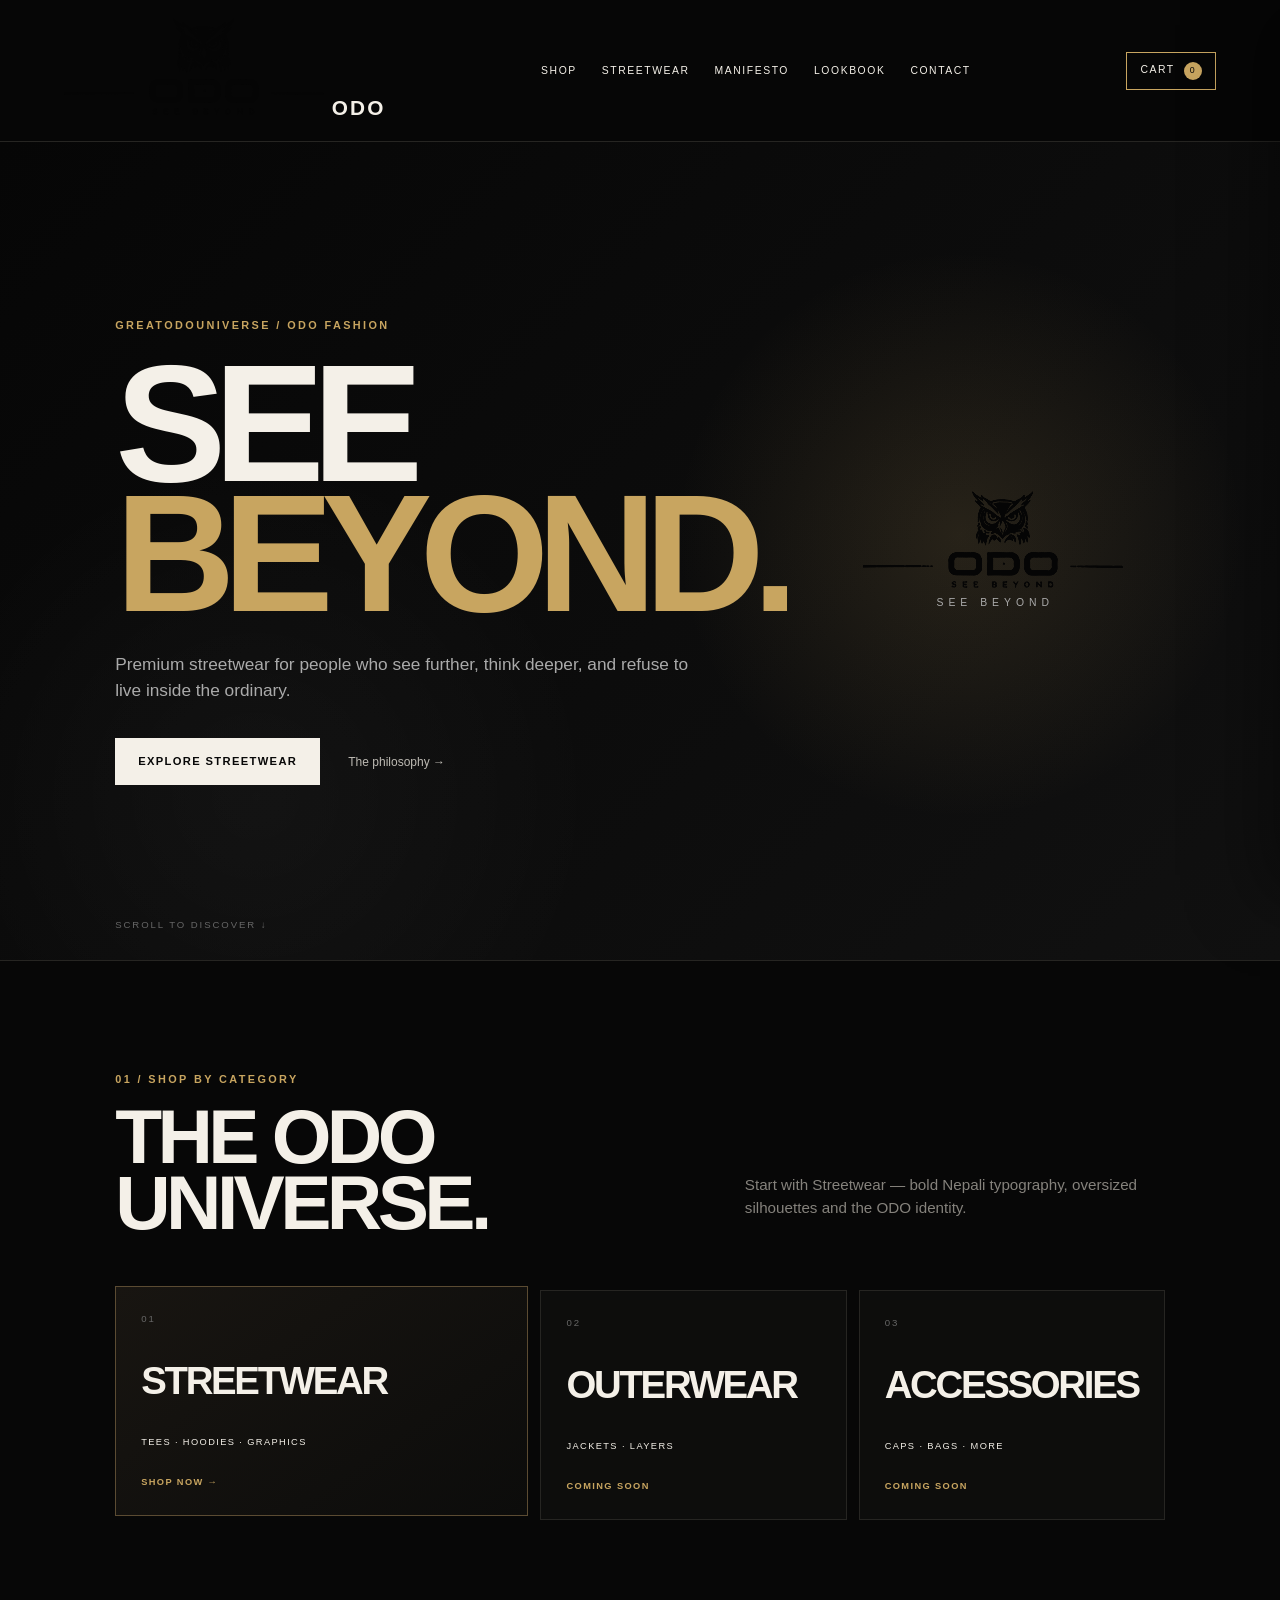
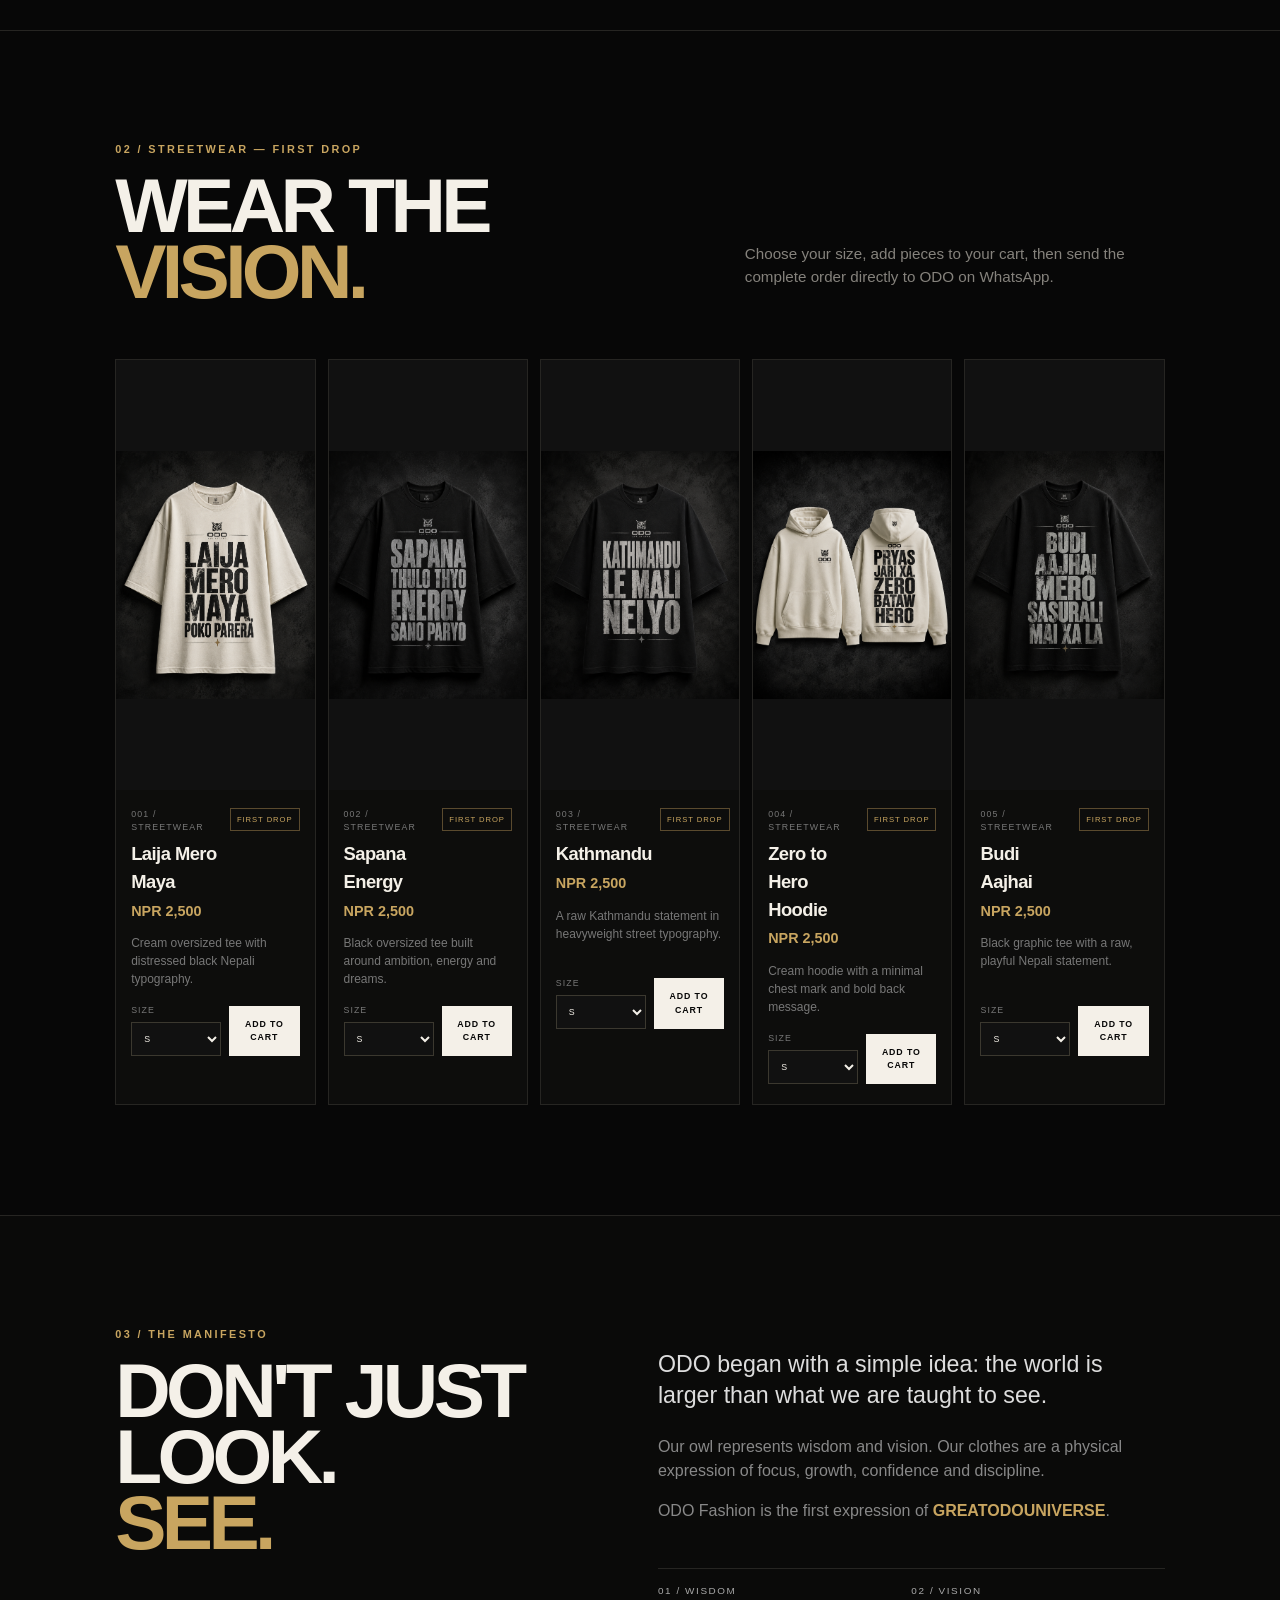
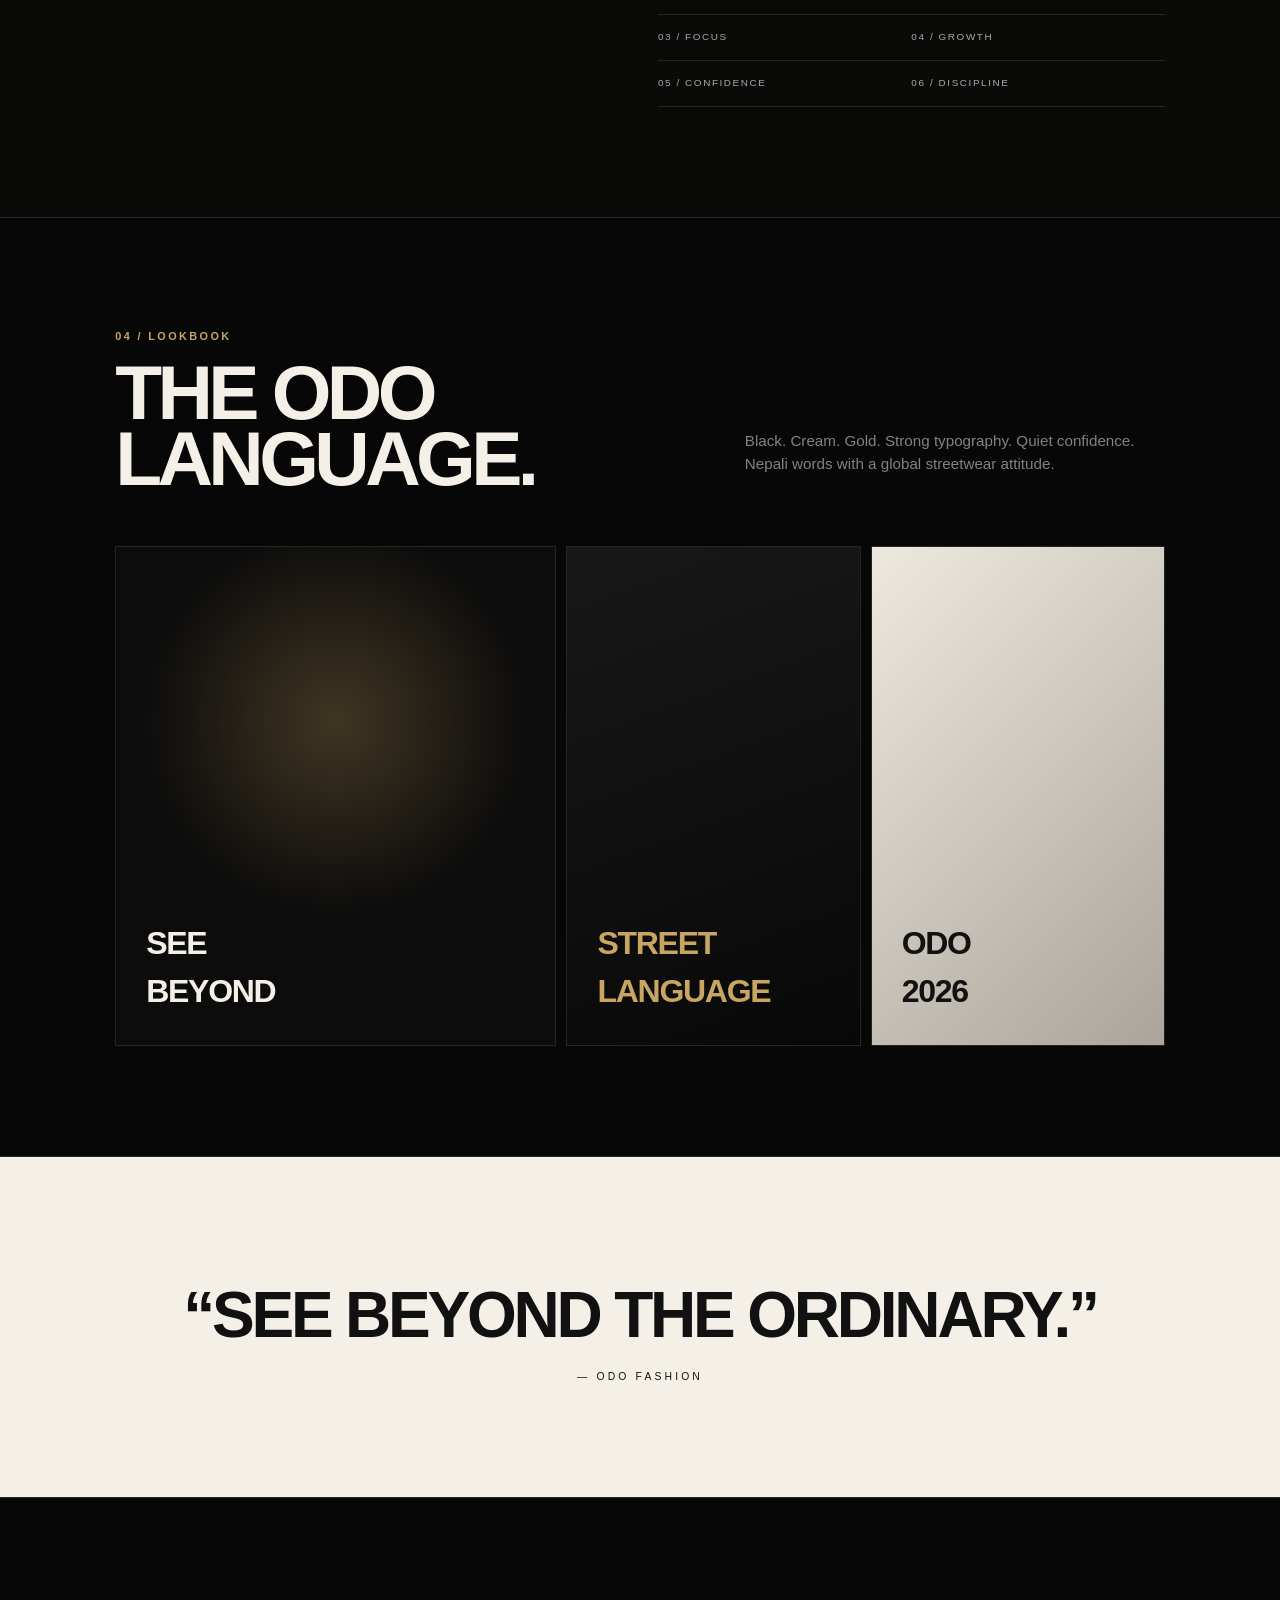
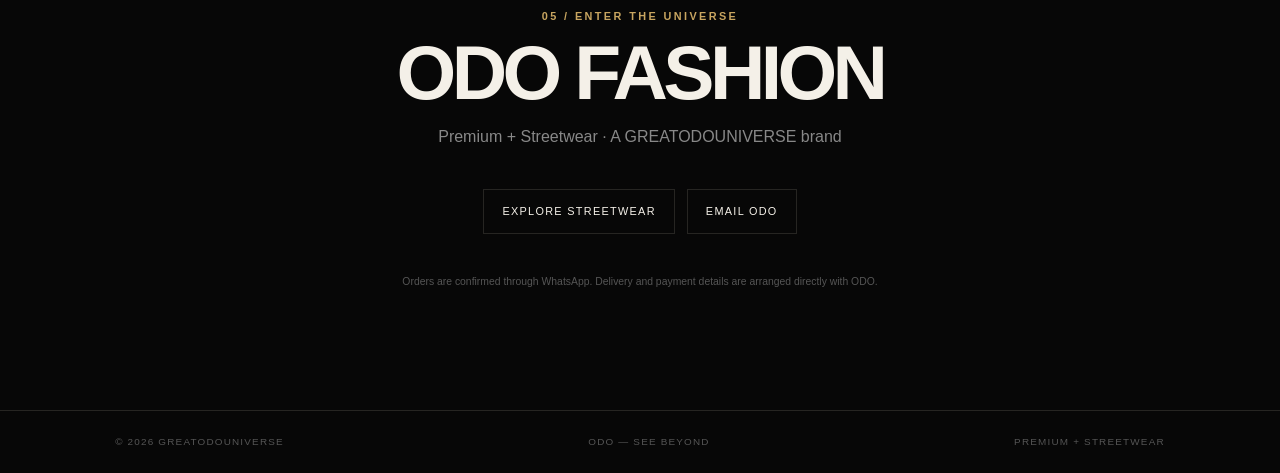
==== index.html @ 1d8c5790 "Show ODO owl logo clearly in header and hero" ====
<!DOCTYPE html>
<html lang="en">
<head>
<meta charset="UTF-8"><meta name="viewport" content="width=device-width,initial-scale=1">
<meta name="description" content="ODO Fashion — Premium Nepali streetwear. See Beyond.">
<title>ODO — See Beyond</title><link rel="stylesheet" href="style.css">
</head>
<body>
<header class="nav"><a class="brand" href="#home"><img class="site-logo" src="assets/odo-logo.png" alt="ODO owl logo" loading="eager"> ODO</a><nav><a href="#shop">Shop</a><a href="#streetwear">Streetwear</a><a href="#manifesto">Manifesto</a><a href="#lookbook">Lookbook</a><a href="#contact">Contact</a></nav><button class="cart-link" id="cartOpen">Cart <span id="cartCount">0</span></button></header>
<main>
<section id="home" class="hero"><div class="hero-copy"><p class="eyebrow">GREATODOUNIVERSE / ODO FASHION</p><h1>SEE<br><span>BEYOND.</span></h1><p class="hero-lead">Premium streetwear for people who see further, think deeper, and refuse to live inside the ordinary.</p><div class="hero-actions"><a class="button" href="#streetwear">Explore Streetwear</a><a class="quiet-link" href="#manifesto">The philosophy →</a></div></div><div class="hero-symbol"><img class="hero-logo" src="assets/odo-logo.png" alt="ODO owl logo" loading="eager"><div class="tagline">SEE BEYOND</div></div><div class="scroll-note">SCROLL TO DISCOVER ↓</div></section>
<section id="shop" class="section shop"><div class="section-top"><div><p class="eyebrow">01 / SHOP BY CATEGORY</p><h2>THE ODO<br>UNIVERSE.</h2></div><p class="section-intro">Start with Streetwear — bold Nepali typography, oversized silhouettes and the ODO identity.</p></div><div class="category-strip"><a class="category-card active" href="#streetwear"><span>01</span><strong>STREETWEAR</strong><small>TEES · HOODIES · GRAPHICS</small><b>SHOP NOW →</b></a><div class="category-card"><span>02</span><strong>OUTERWEAR</strong><small>JACKETS · LAYERS</small><b>COMING SOON</b></div><div class="category-card"><span>03</span><strong>ACCESSORIES</strong><small>CAPS · BAGS · MORE</small><b>COMING SOON</b></div></div></section>
<section id="streetwear" class="section streetwear"><div class="section-top"><div><p class="eyebrow">02 / STREETWEAR — FIRST DROP</p><h2>WEAR THE<br><em>VISION.</em></h2></div><p class="section-intro">Choose your size, add pieces to your cart, then send the complete order directly to ODO on WhatsApp.</p></div><div class="products streetwear-products">
<article class="product reveal"><div class="product-art product-photo-wrap"><img class="product-photo" src="ChatGPT%20Image%20May%2022,%202026,%2004_18_54%20PM%20(1).png" alt="ODO Laija Mero Maya cream T-shirt" loading="lazy"></div><div class="product-meta"><div><p class="product-number">001 / STREETWEAR</p><h3>Laija Mero Maya</h3><p class="price">NPR 2,500</p></div><span class="status">FIRST DROP</span></div><p class="product-desc">Cream oversized tee with distressed black Nepali typography.</p><div class="product-controls"><label>Size <select class="size-select"><option>S</option><option>M</option><option>L</option><option>XL</option><option>XXL</option></select></label><button class="add-btn" data-name="Laija Mero Maya T-Shirt">ADD TO CART</button></div></article>
<article class="product reveal"><div class="product-art product-photo-wrap"><img class="product-photo" src="ChatGPT%20Image%20May%2022,%202026,%2004_18_57%20PM%20(2).png" alt="ODO Sapana Energy black T-shirt" loading="lazy"></div><div class="product-meta"><div><p class="product-number">002 / STREETWEAR</p><h3>Sapana Energy</h3><p class="price">NPR 2,500</p></div><span class="status">FIRST DROP</span></div><p class="product-desc">Black oversized tee built around ambition, energy and dreams.</p><div class="product-controls"><label>Size <select class="size-select"><option>S</option><option>M</option><option>L</option><option>XL</option><option>XXL</option></select></label><button class="add-btn" data-name="Sapana Energy T-Shirt">ADD TO CART</button></div></article>
<article class="product reveal"><div class="product-art product-photo-wrap"><img class="product-photo" src="ChatGPT%20Image%20May%2022,%202026,%2004_18_58%20PM%20(3).png" alt="ODO Kathmandu black T-shirt" loading="lazy"></div><div class="product-meta"><div><p class="product-number">003 / STREETWEAR</p><h3>Kathmandu</h3><p class="price">NPR 2,500</p></div><span class="status">FIRST DROP</span></div><p class="product-desc">A raw Kathmandu statement in heavyweight street typography.</p><div class="product-controls"><label>Size <select class="size-select"><option>S</option><option>M</option><option>L</option><option>XL</option><option>XXL</option></select></label><button class="add-btn" data-name="Kathmandu T-Shirt">ADD TO CART</button></div></article>
<article class="product reveal"><div class="product-art product-photo-wrap"><img class="product-photo" src="ChatGPT%20Image%20May%2022,%202026,%2004_18_59%20PM%20(5).png" alt="ODO Zero to Hero cream hoodie" loading="lazy"></div><div class="product-meta"><div><p class="product-number">004 / STREETWEAR</p><h3>Zero to Hero Hoodie</h3><p class="price">NPR 2,500</p></div><span class="status">FIRST DROP</span></div><p class="product-desc">Cream hoodie with a minimal chest mark and bold back message.</p><div class="product-controls"><label>Size <select class="size-select"><option>S</option><option>M</option><option>L</option><option>XL</option><option>XXL</option></select></label><button class="add-btn" data-name="Zero to Hero Hoodie">ADD TO CART</button></div></article>
<article class="product reveal"><div class="product-art product-photo-wrap"><img class="product-photo" src="ChatGPT%20Image%20May%2022,%202026,%2004_19_00%20PM%20(6).png" alt="ODO Budi Aajhai black T-shirt" loading="lazy"></div><div class="product-meta"><div><p class="product-number">005 / STREETWEAR</p><h3>Budi Aajhai</h3><p class="price">NPR 2,500</p></div><span class="status">FIRST DROP</span></div><p class="product-desc">Black graphic tee with a raw, playful Nepali statement.</p><div class="product-controls"><label>Size <select class="size-select"><option>S</option><option>M</option><option>L</option><option>XL</option><option>XXL</option></select></label><button class="add-btn" data-name="Budi Aajhai T-Shirt">ADD TO CART</button></div></article>
</div></section>
<section id="manifesto" class="manifesto section"><div class="manifesto-title"><p class="eyebrow">03 / THE MANIFESTO</p><h2>DON'T JUST<br>LOOK.<br><em>SEE.</em></h2></div><div class="manifesto-copy"><p class="large">ODO began with a simple idea: the world is larger than what we are taught to see.</p><p>Our owl represents wisdom and vision. Our clothes are a physical expression of focus, growth, confidence and discipline.</p><p>ODO Fashion is the first expression of <strong>GREATODOUNIVERSE</strong>.</p><div class="values"><span>01 / WISDOM</span><span>02 / VISION</span><span>03 / FOCUS</span><span>04 / GROWTH</span><span>05 / CONFIDENCE</span><span>06 / DISCIPLINE</span></div></div></section>
<section id="lookbook" class="section lookbook"><div class="section-top"><div><p class="eyebrow">04 / LOOKBOOK</p><h2>THE ODO<br>LANGUAGE.</h2></div><p class="section-intro">Black. Cream. Gold. Strong typography. Quiet confidence. Nepali words with a global streetwear attitude.</p></div><div class="look-grid"><div class="look-card look-one"><span>SEE<br>BEYOND</span></div><div class="look-card look-two"><span>STREET<br>LANGUAGE</span></div><div class="look-card look-three"><span>ODO<br>2026</span></div></div></section>
<section class="statement"><p>“SEE BEYOND THE ORDINARY.”</p><span>— ODO FASHION</span></section>
<section id="contact" class="contact section"><p class="eyebrow">05 / ENTER THE UNIVERSE</p><h2>ODO FASHION</h2><p>Premium + Streetwear · A GREATODOUNIVERSE brand</p><div class="contact-links"><a href="#streetwear">Explore Streetwear</a><a href="mailto:hello@odo.fashion">Email ODO</a></div><p class="small-note">Orders are confirmed through WhatsApp. Delivery and payment details are arranged directly with ODO.</p></section>
</main>
<aside class="cart-panel" id="cartPanel" aria-hidden="true"><div class="cart-head"><div><p class="eyebrow">YOUR ORDER</p><h2>CART</h2></div><button id="cartClose" class="close-btn">×</button></div><div id="cartItems" class="cart-items"><p class="empty-cart">Your cart is empty.</p></div><div class="cart-footer"><div class="total-row"><span>TOTAL</span><strong id="cartTotal">NPR 0</strong></div><button id="whatsappOrder" class="checkout-btn">ORDER ON WHATSAPP</button><p class="cart-note">Select your size before adding a product. All first-drop pieces are NPR 2,500.</p></div></aside><div class="cart-overlay" id="cartOverlay"></div>
<div class="checkout-modal" id="checkoutModal" aria-hidden="true"><div class="checkout-card"><button class="close-btn" id="checkoutClose" type="button">×</button><p class="eyebrow">FINAL STEP</p><h2>DELIVERY<br>DETAILS.</h2><p class="checkout-intro">Enter your details and we’ll prepare your WhatsApp order.</p><form id="checkoutForm"><label>Full name<input id="customerName" name="name" type="text" autocomplete="name" required placeholder="Your full name"></label><label>Phone number<input id="customerPhone" name="phone" type="tel" autocomplete="tel" required placeholder="98XXXXXXXX"></label><label>Delivery address<textarea id="customerAddress" name="address" autocomplete="street-address" required placeholder="Tole, street, city..."></textarea></label><label>Delivery location<select id="customerLocation" name="location" required><option value="">Select location</option><option>Kathmandu Valley</option><option>Pokhara</option><option>Other Nepal</option></select></label><button class="checkout-submit" type="submit">CONTINUE TO WHATSAPP →</button></form><p class="cart-note">Your information is only included in the WhatsApp order message. Payment and delivery are confirmed directly with ODO.</p></div></div>
<footer><span>© 2026 GREATODOUNIVERSE</span><span>ODO — SEE BEYOND</span><span>PREMIUM + STREETWEAR</span></footer>
<script src="script.js"></script>
</body></html>
---- style.css ----
:root{--black:#070707;--ink:#0d0d0d;--cream:#f4f0e8;--gold:#c8a560;--muted:#8f8c86;--line:#262522}*{box-sizing:border-box}html{scroll-behavior:smooth}body{margin:0;background:var(--black);color:var(--cream);font-family:Arial,Helvetica,sans-serif;line-height:1.5}body.cart-open{overflow:hidden}a{color:inherit;text-decoration:none}button,select,input,textarea{font:inherit}.nav{position:sticky;top:0;z-index:20;display:flex;justify-content:space-between;align-items:center;padding:18px 5vw;background:rgba(7,7,7,.9);backdrop-filter:blur(14px);border-bottom:1px solid var(--line)}.brand{font-weight:900;font-size:1.3rem;letter-spacing:.1em}.brand-icon{color:var(--gold);margin-right:8px}.nav nav{display:flex;gap:25px}.nav nav a,.nav-cta,.cart-link{font-size:.65rem;text-transform:uppercase;letter-spacing:.15em}.nav nav a:hover,.quiet-link:hover{color:var(--gold)}.nav-cta{border:1px solid var(--gold);padding:9px 13px}.nav-cta:hover{background:var(--gold);color:var(--black)}.cart-link{background:transparent;border:1px solid var(--gold);color:var(--cream);padding:9px 13px;cursor:pointer}.cart-link:hover{background:var(--gold);color:var(--black)}#cartCount{display:inline-flex;min-width:18px;height:18px;align-items:center;justify-content:center;margin-left:5px;border-radius:50%;background:var(--gold);color:var(--black);font-size:.55rem}.cart-link:hover #cartCount{background:var(--black);color:var(--gold)}section{border-bottom:1px solid var(--line)}.hero{min-height:91vh;position:relative;display:grid;grid-template-columns:1.15fr .85fr;align-items:center;gap:6vw;padding:7vw 9vw;background:radial-gradient(circle at 75% 48%,rgba(200,165,96,.14),transparent 27%),radial-gradient(circle at 20% 80%,rgba(255,255,255,.035),transparent 28%),linear-gradient(135deg,#060606,#111)}.eyebrow{margin:0;color:var(--gold);font-size:.68rem;font-weight:700;letter-spacing:.22em}.hero h1{font-size:clamp(5rem,13vw,11rem);line-height:.78;letter-spacing:-.075em;margin:25px 0 34px}.hero h1 span{color:var(--gold)}.hero-lead{max-width:590px;color:#aaa;font-size:1.08rem}.hero-actions{display:flex;align-items:center;gap:28px;margin-top:34px}.button{display:inline-block;background:var(--cream);color:#080808;padding:15px 23px;font-size:.7rem;font-weight:800;text-transform:uppercase;letter-spacing:.12em}.button:hover{background:var(--gold)}.quiet-link{font-size:.75rem;color:#bdbab3}.hero-symbol{text-align:center}.owl-mark{font-size:10rem;color:var(--gold);line-height:.72;filter:drop-shadow(0 0 45px rgba(200,165,96,.12))}.odo-type{font-size:clamp(5.5rem,13vw,10rem);font-weight:900;line-height:.82;letter-spacing:-.08em}.tagline{font-size:.65rem;letter-spacing:.48em;color:#aaa;margin-left:.48em}.scroll-note{position:absolute;bottom:28px;left:9vw;color:#666;font-size:.6rem;letter-spacing:.2em}.section{padding:110px 9vw}.section-top{display:flex;justify-content:space-between;gap:10vw;align-items:end;margin-bottom:55px}.section-top h2,h2{font-size:clamp(2.8rem,6vw,6rem);line-height:.86;letter-spacing:-.06em;margin:15px 0 0}.section-top h2 em{font-style:normal;color:var(--gold)}.section-intro{max-width:420px;color:#85827c;font-size:.95rem}.category-strip{display:grid;grid-template-columns:1.35fr 1fr 1fr;gap:12px}.category-card{min-height:230px;padding:25px;display:flex;flex-direction:column;justify-content:space-between;border:1px solid var(--line);background:#0d0d0c;transition:.3s}.category-card:hover,.category-card.active{border-color:#5b4b32;transform:translateY(-4px)}.category-card.active{background:linear-gradient(145deg,#181511,#0c0c0b)}.category-card>span{font-size:.6rem;color:#666;letter-spacing:.2em}.category-card strong{font-size:clamp(1.7rem,3vw,3rem);letter-spacing:-.06em}.category-card small,.category-card b{font-size:.58rem;letter-spacing:.15em}.category-card b{color:var(--gold)}.products{display:grid;grid-template-columns:repeat(3,1fr);gap:18px}.streetwear-products{grid-template-columns:repeat(5,1fr);gap:12px}.product{background:#0d0d0c;border:1px solid var(--line);padding-bottom:20px;transition:transform .3s,border-color .3s;overflow:hidden}.product:hover{transform:translateY(-6px);border-color:#4a4336}.product-art{height:430px;display:flex;flex-direction:column;justify-content:center;align-items:center;text-align:center;padding:24px;position:relative;overflow:hidden}.product-photo-wrap{padding:0;background:#111}.product-photo{display:block;width:100%;height:100%;object-fit:contain;object-position:center;transition:none}.product:hover .product-photo{transform:none}.product-meta{display:flex;justify-content:space-between;align-items:start;padding:18px 15px 0;gap:8px}.product-number{font-size:.55rem;letter-spacing:.13em;color:#777;margin:0 0 6px}.product h3{font-size:1.15rem;margin:0;letter-spacing:-.03em}.price{margin:5px 0 0;color:var(--gold);font-weight:800;font-size:.9rem}.status{font-size:.48rem;letter-spacing:.12em;color:var(--gold);border:1px solid #5a4a2e;padding:5px 6px;white-space:nowrap}.product-desc{padding:0 15px;color:#777;font-size:.75rem;min-height:58px}.product-controls{display:grid;grid-template-columns:90px 1fr;gap:8px;padding:0 15px}.product-controls label{display:flex;flex-direction:column;gap:5px;color:#777;font-size:.55rem;text-transform:uppercase;letter-spacing:.12em}.size-select{width:100%;background:#111;color:var(--cream);border:1px solid #3b382f;padding:10px 8px;outline:none}.size-select:focus{border-color:var(--gold)}.add-btn{align-self:end;background:var(--cream);border:1px solid var(--cream);color:#080808;padding:11px 8px;font-size:.55rem;font-weight:900;letter-spacing:.1em;cursor:pointer}.add-btn:hover{background:var(--gold);border-color:var(--gold)}.manifesto{display:grid;grid-template-columns:.9fr 1.1fr;gap:10vw;background:#0a0a09}.manifesto-title h2 em{font-style:normal;color:var(--gold)}.manifesto-copy{max-width:650px;color:#888;font-size:1rem}.manifesto-copy .large{font-size:1.45rem;line-height:1.35;color:#ddd}.manifesto-copy strong{color:var(--gold)}.values{display:grid;grid-template-columns:repeat(2,1fr);margin-top:45px;border-top:1px solid var(--line)}.values span{padding:15px 0;border-bottom:1px solid var(--line);font-size:.62rem;letter-spacing:.16em;color:#aaa}.look-grid{display:grid;grid-template-columns:1.2fr .8fr .8fr;gap:10px}.look-card{min-height:500px;display:flex;align-items:end;padding:30px;background:#111;border:1px solid var(--line);font-size:2rem;font-weight:900;letter-spacing:-.04em}.look-one{background:radial-gradient(circle at 50% 35%,#403522,#0c0c0c 50%)}.look-two{background:linear-gradient(160deg,#181818,#080808);color:var(--gold)}.look-three{background:linear-gradient(135deg,#eee9df,#aaa49a);color:#111}.statement{text-align:center;padding:110px 20px;background:var(--cream);color:#111}.statement p{font-size:clamp(2rem,5vw,5rem);font-weight:900;letter-spacing:-.05em;margin:0}.statement span{font-size:.65rem;letter-spacing:.3em}.contact{text-align:center}.contact h2{margin-bottom:20px}.contact>p:not(.eyebrow):not(.small-note){color:#888}.contact-links{display:flex;justify-content:center;gap:12px;margin:40px 0}.contact-links a{border:1px solid var(--line);padding:13px 18px;font-size:.68rem;text-transform:uppercase;letter-spacing:.12em}.contact-links a:hover{border-color:var(--gold);color:var(--gold)}.small-note{font-size:.65rem;color:#555}footer{display:flex;justify-content:space-between;padding:24px 9vw;color:#555;font-size:.62rem;letter-spacing:.12em}.cart-overlay{position:fixed;inset:0;background:rgba(0,0,0,.72);opacity:0;visibility:hidden;transition:.25s;z-index:50}.cart-panel{position:fixed;z-index:60;right:0;top:0;height:100vh;width:min(480px,100%);background:#0b0b0a;border-left:1px solid #3a362d;transform:translateX(100%);transition:.3s;display:flex;flex-direction:column;box-shadow:-20px 0 70px rgba(0,0,0,.4)}body.cart-open .cart-panel{transform:translateX(0)}body.cart-open .cart-overlay{opacity:1;visibility:visible}.cart-head{display:flex;justify-content:space-between;align-items:start;padding:30px;border-bottom:1px solid var(--line)}.cart-head h2{font-size:3rem;margin-top:8px}.close-btn{background:none;border:0;color:var(--cream);font-size:2.2rem;cursor:pointer;line-height:1}.cart-items{flex:1;overflow:auto;padding:10px 30px}.empty-cart{color:#777;text-align:center;padding:50px 0}.cart-item{display:grid;grid-template-columns:1fr auto;gap:12px;padding:20px 0;border-bottom:1px solid var(--line)}.cart-item-name{font-weight:800}.cart-item-meta{font-size:.7rem;color:#888;margin-top:5px}.cart-item-price{color:var(--gold);font-weight:800}.qty-controls{display:flex;align-items:center;gap:8px;margin-top:10px}.qty-controls button{width:25px;height:25px;background:#161614;color:var(--cream);border:1px solid #3b382f;cursor:pointer}.remove-item{background:none;border:0;color:#666;font-size:.65rem;cursor:pointer;margin-left:8px}.remove-item:hover{color:#e4e0d8}.cart-footer{padding:24px 30px;border-top:1px solid var(--line)}.total-row{display:flex;justify-content:space-between;font-size:.8rem;letter-spacing:.12em}.total-row strong{color:var(--gold);font-size:1.15rem}.checkout-btn{width:100%;margin-top:18px;padding:15px;background:var(--gold);border:1px solid var(--gold);color:#090909;font-weight:900;font-size:.65rem;letter-spacing:.14em;cursor:pointer}.checkout-btn:hover{background:var(--cream);border-color:var(--cream)}.cart-note{color:#666;font-size:.65rem;line-height:1.5}.checkout-modal{position:fixed;inset:0;z-index:80;display:flex;align-items:center;justify-content:center;padding:22px;background:rgba(0,0,0,.82);opacity:0;visibility:hidden;pointer-events:none;transition:.25s}.checkout-modal.show{opacity:1;visibility:visible;pointer-events:auto}.checkout-card{position:relative;width:min(560px,100%);max-height:92vh;overflow:auto;background:#0d0d0c;border:1px solid #3a362d;padding:38px;box-shadow:0 30px 100px rgba(0,0,0,.6)}.checkout-card h2{font-size:clamp(2.7rem,8vw,5rem);margin:14px 0}.checkout-intro{color:#888;font-size:.85rem;margin-bottom:28px}.checkout-card form{display:grid;gap:15px}.checkout-card label{display:grid;gap:7px;color:#aaa;font-size:.6rem;text-transform:uppercase;letter-spacing:.14em}.checkout-card input,.checkout-card textarea,.checkout-card select{width:100%;background:#080808;color:var(--cream);border:1px solid #38352f;padding:13px;outline:none;font-size:.85rem;text-transform:none;letter-spacing:0}.checkout-card textarea{min-height:95px;resize:vertical}.checkout-card input:focus,.checkout-card textarea:focus,.checkout-card select:focus{border-color:var(--gold)}.checkout-submit{margin-top:8px;padding:15px;background:var(--gold);border:1px solid var(--gold);color:#090909;font-weight:900;font-size:.65rem;letter-spacing:.14em;cursor:pointer}.checkout-submit:hover{background:var(--cream);border-color:var(--cream)}.checkout-card>.close-btn{position:absolute;top:18px;right:20px}.toast{position:fixed;left:50%;bottom:25px;transform:translate(-50%,20px);z-index:100;background:var(--cream);color:#090909;padding:12px 18px;font-size:.7rem;font-weight:800;letter-spacing:.08em;opacity:0;pointer-events:none;transition:.25s}.toast.show{opacity:1;transform:translate(-50%,0)}@media(max-width:1150px){.streetwear-products{grid-template-columns:repeat(3,1fr)}}@media(max-width:850px){.nav nav{display:none}.nav{padding:15px 5vw}.cart-link{padding:8px 10px}.hero{grid-template-columns:1fr;padding:80px 7vw}.hero-symbol{margin-top:45px}.scroll-note{left:7vw}.section{padding:80px 7vw}.section-top,.manifesto{display:block}.section-intro{margin-top:25px}.products,.streetwear-products,.look-grid,.category-strip{grid-template-columns:1fr}.product-art{height:500px}.product-controls{grid-template-columns:85px 1fr}.look-card{min-height:360px}.values{grid-template-columns:1fr}.contact-links{flex-direction:column;max-width:280px;margin:35px auto}.hero h1{font-size:clamp(4.5rem,20vw,8rem)}footer{display:block;text-align:center}footer span{display:block;margin:7px}.checkout-card{padding:30px 22px}.checkout-card h2{padding-right:35px}}
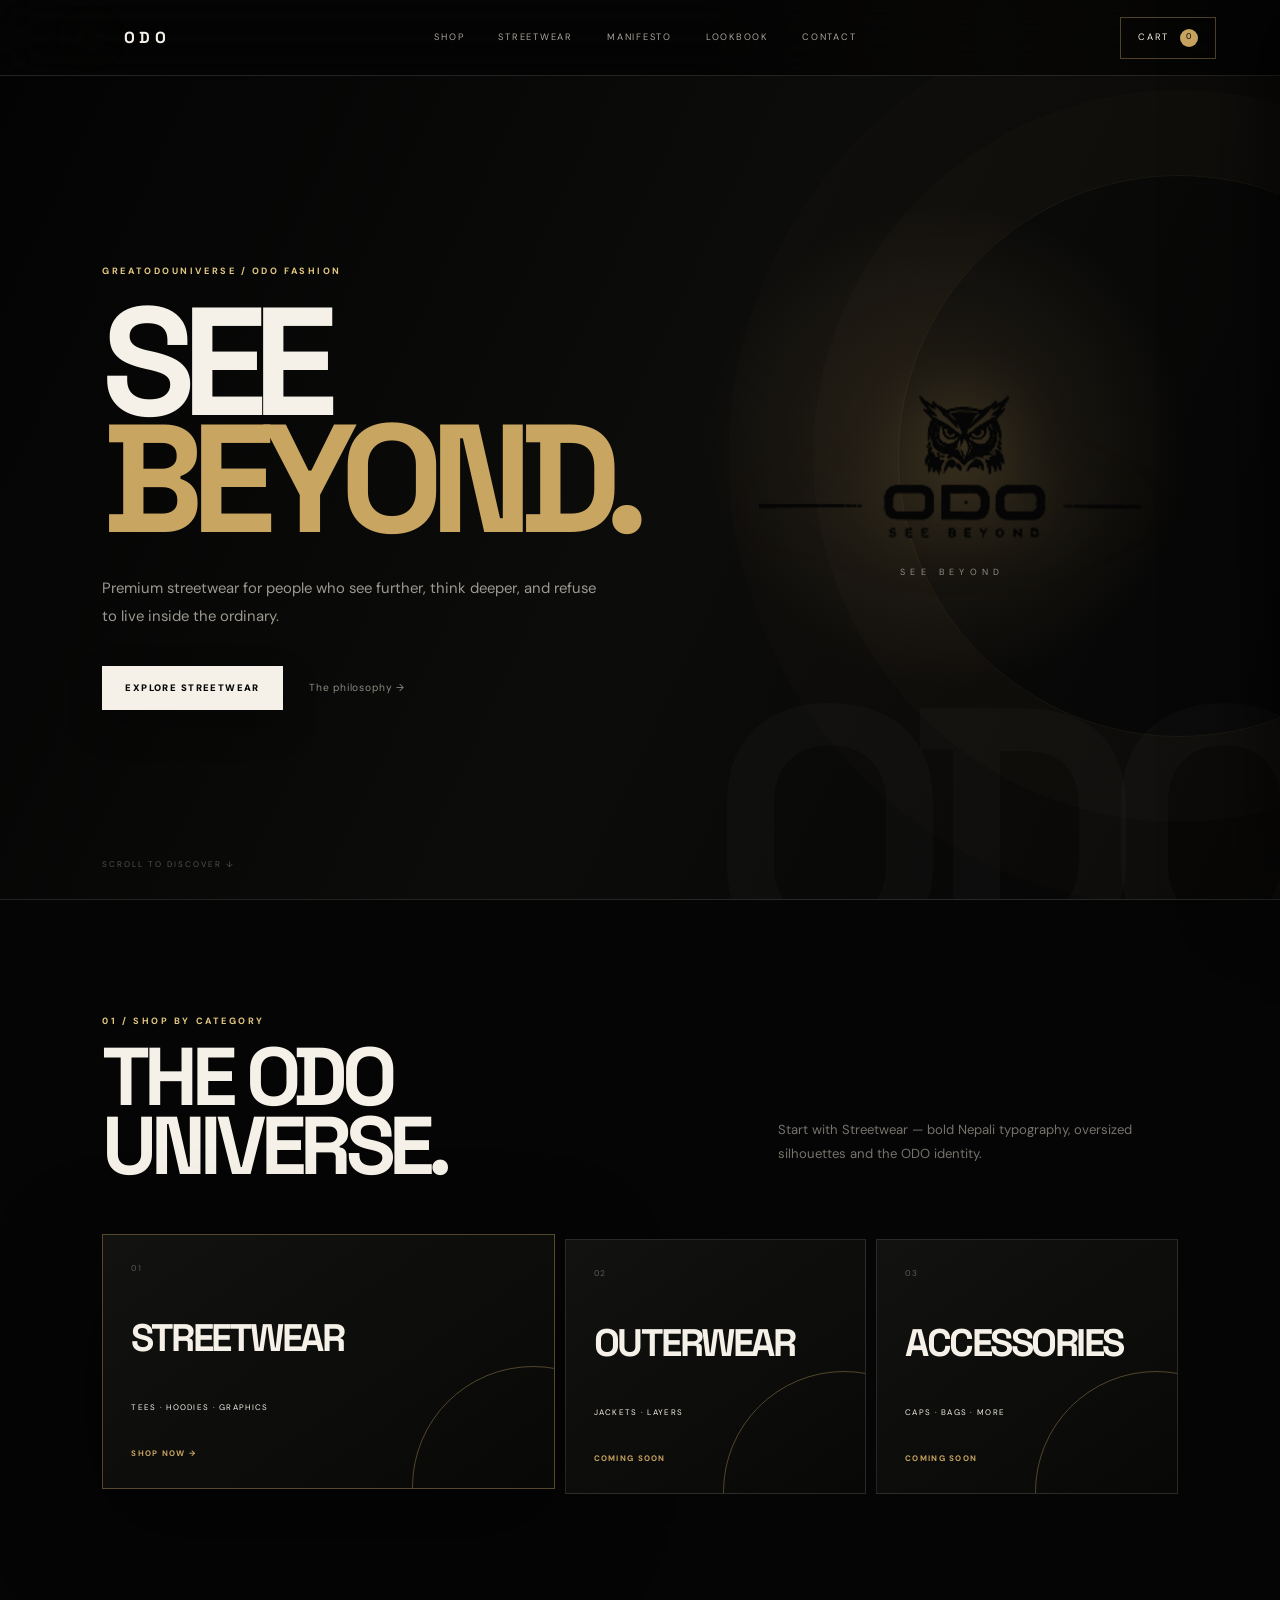
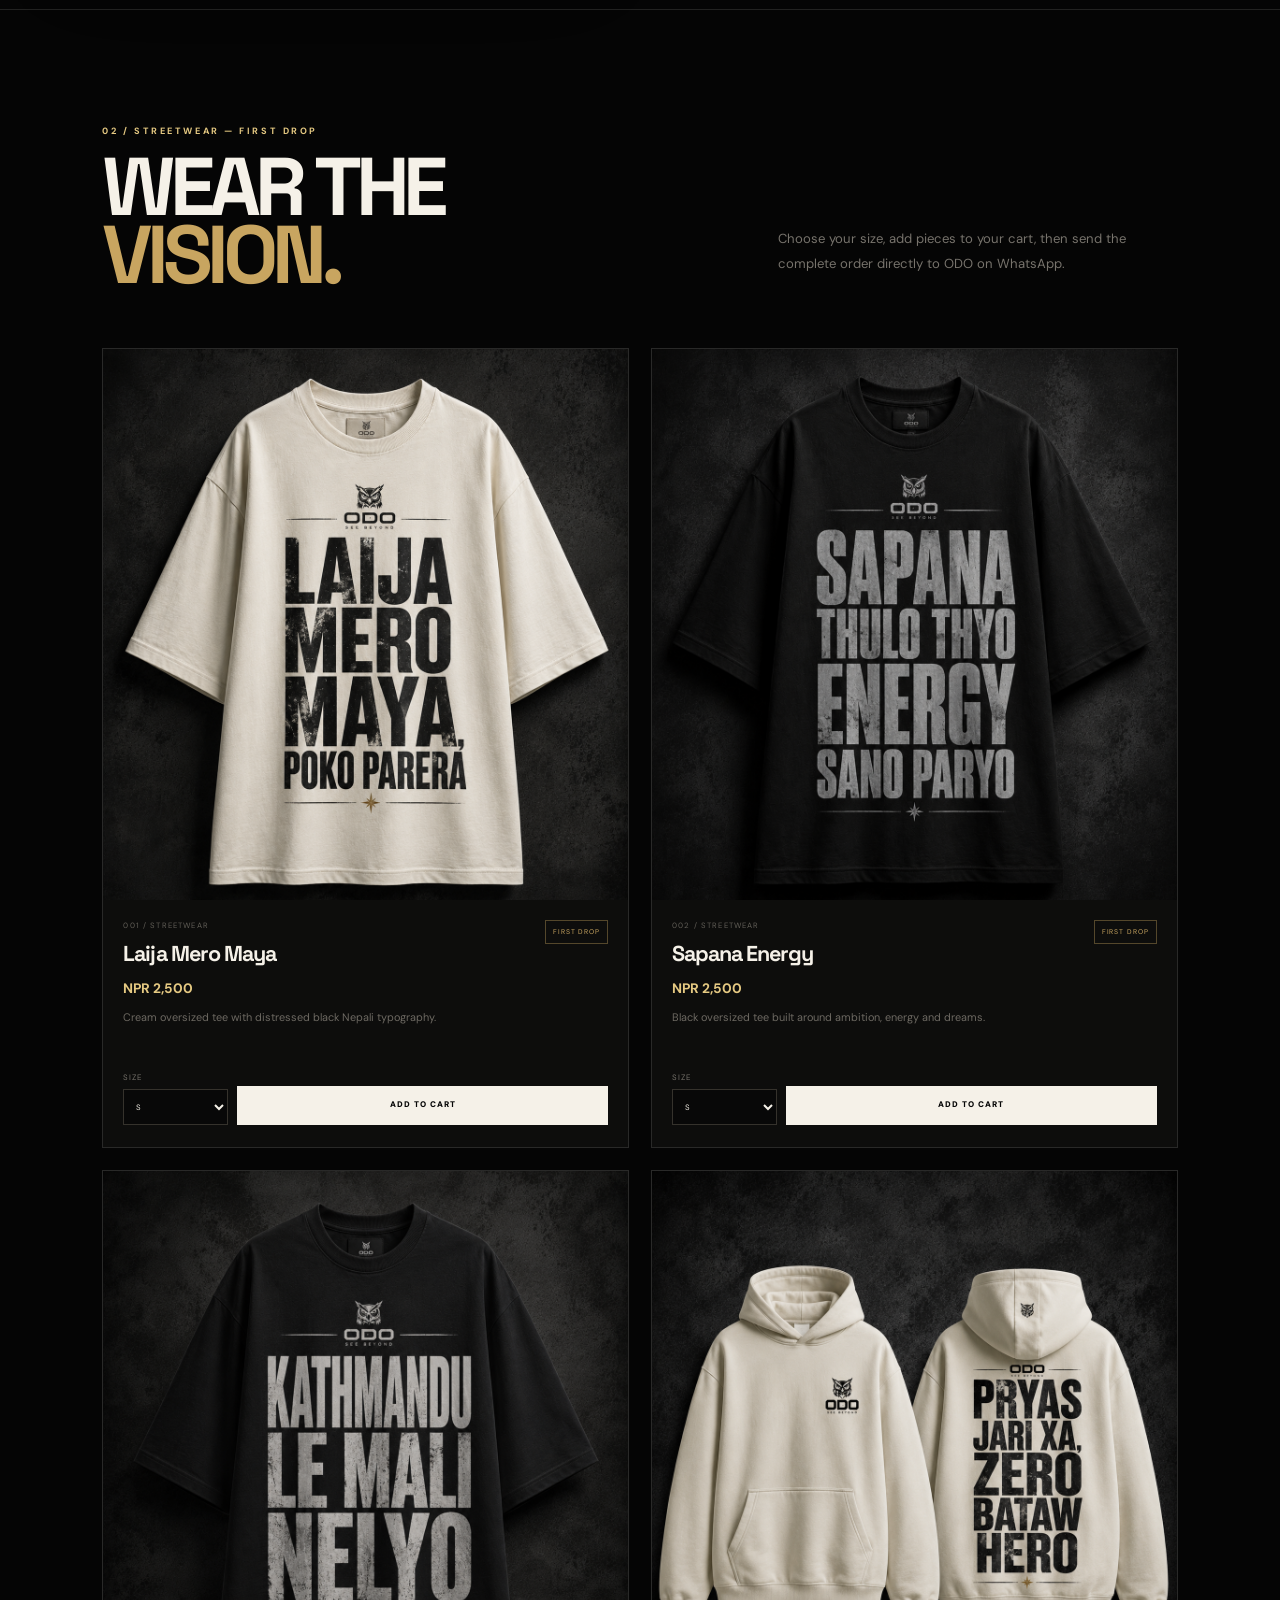
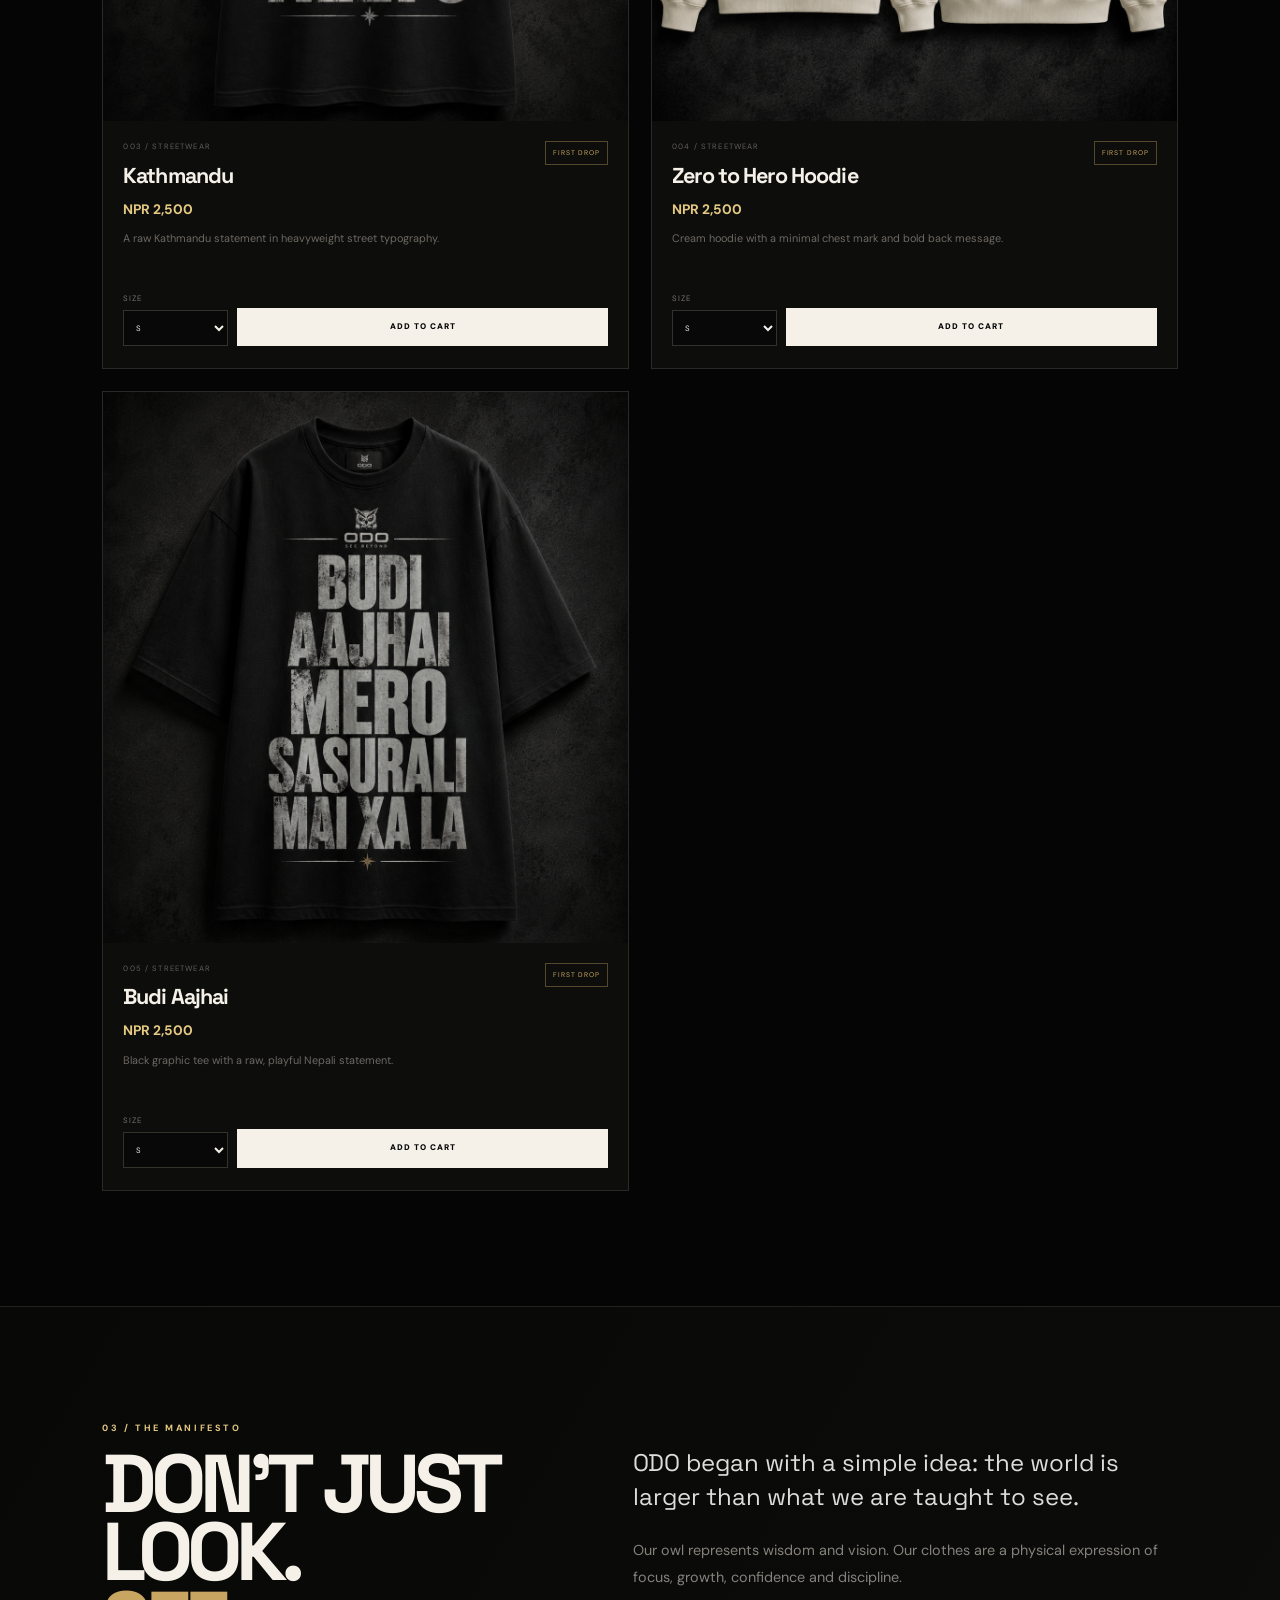
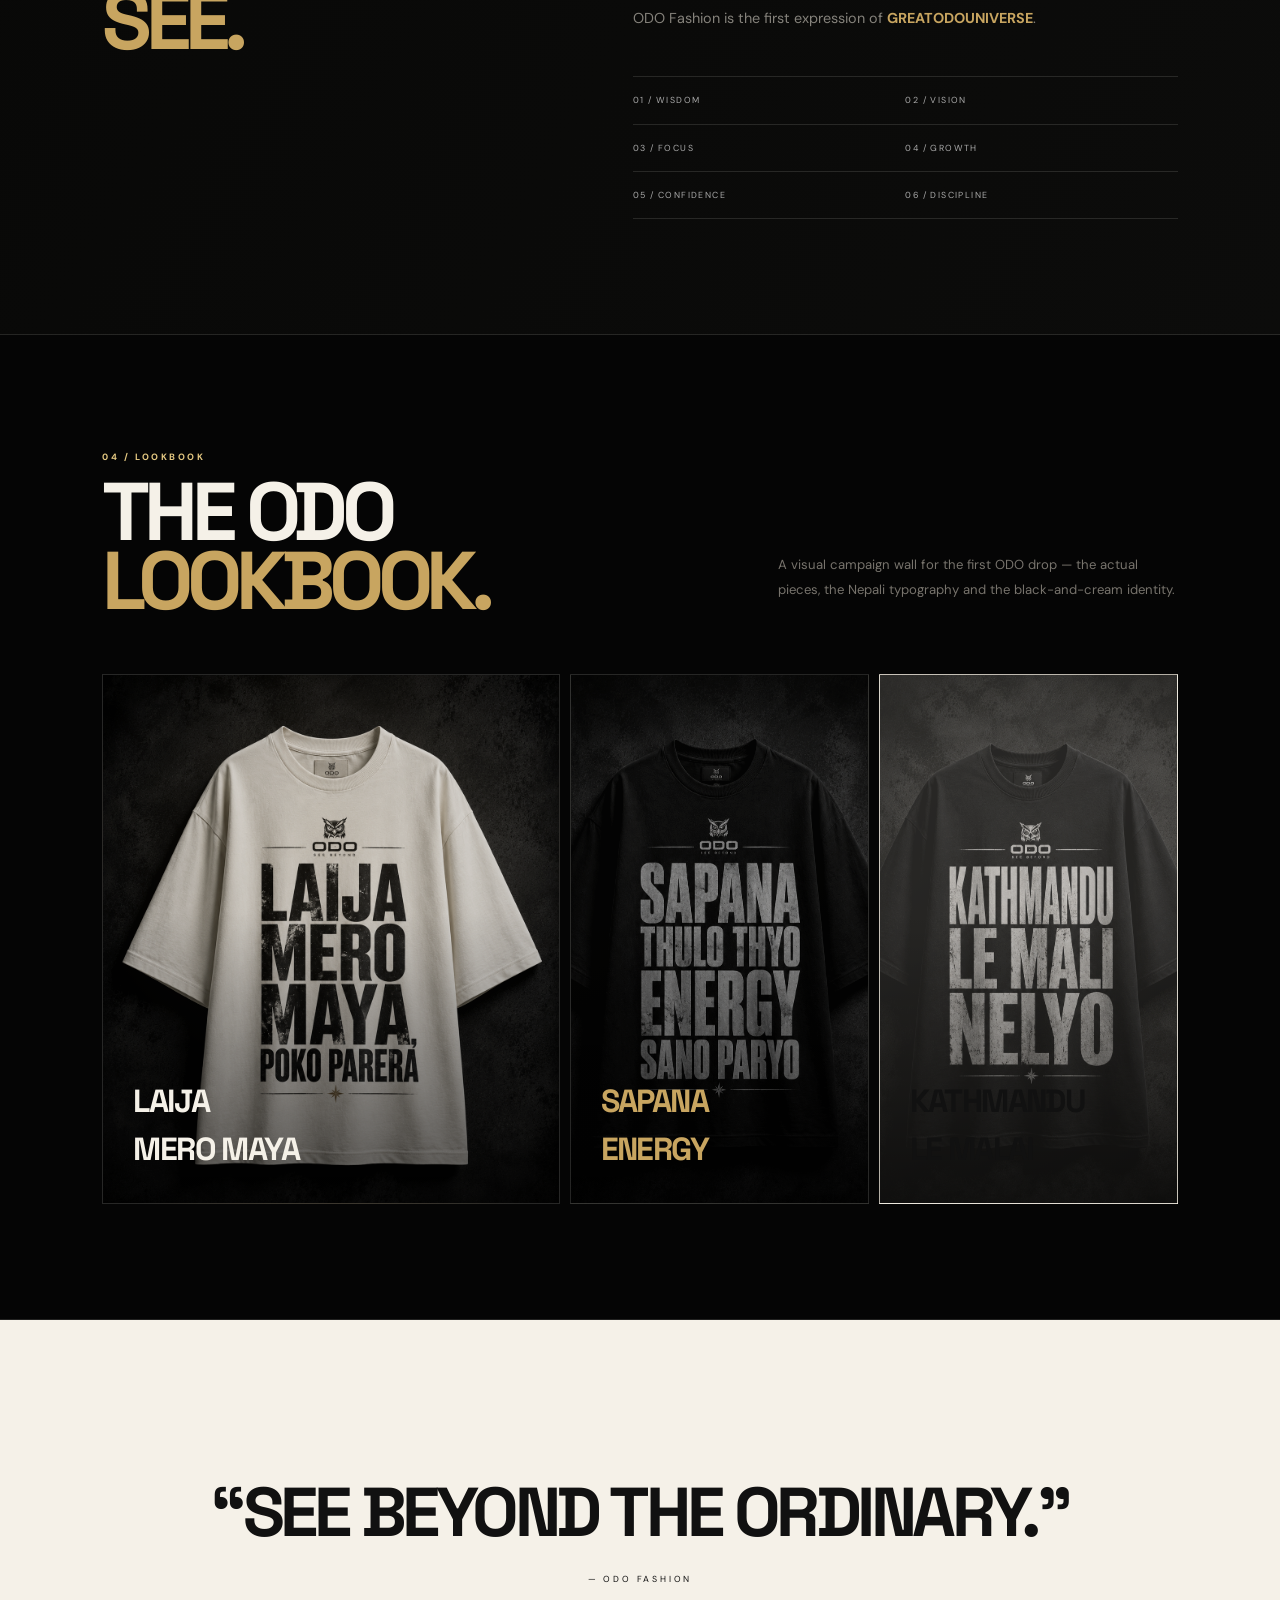
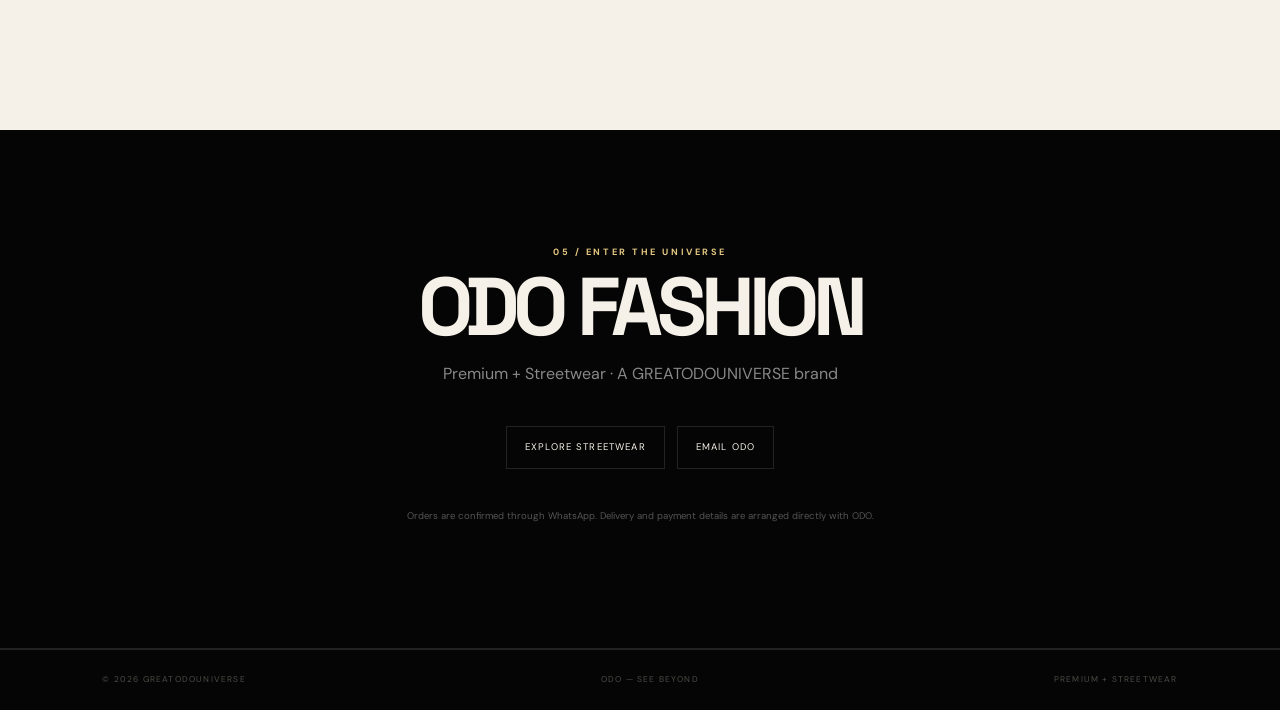
==== commit 9a8b7c8b: "Turn Lookbook into a real editorial photo section" ====
--- a/index.html
+++ b/index.html
@@ -18,7 +18,7 @@
 <article class="product reveal"><div class="product-art product-photo-wrap"><img class="product-photo" src="ChatGPT%20Image%20May%2022,%202026,%2004_19_00%20PM%20(6).png" alt="ODO Budi Aajhai black T-shirt" loading="lazy"></div><div class="product-meta"><div><p class="product-number">005 / STREETWEAR</p><h3>Budi Aajhai</h3><p class="price">NPR 2,500</p></div><span class="status">FIRST DROP</span></div><p class="product-desc">Black graphic tee with a raw, playful Nepali statement.</p><div class="product-controls"><label>Size <select class="size-select"><option>S</option><option>M</option><option>L</option><option>XL</option><option>XXL</option></select></label><button class="add-btn" data-name="Budi Aajhai T-Shirt">ADD TO CART</button></div></article>
 </div></section>
 <section id="manifesto" class="manifesto section"><div class="manifesto-title"><p class="eyebrow">03 / THE MANIFESTO</p><h2>DON'T JUST<br>LOOK.<br><em>SEE.</em></h2></div><div class="manifesto-copy"><p class="large">ODO began with a simple idea: the world is larger than what we are taught to see.</p><p>Our owl represents wisdom and vision. Our clothes are a physical expression of focus, growth, confidence and discipline.</p><p>ODO Fashion is the first expression of <strong>GREATODOUNIVERSE</strong>.</p><div class="values"><span>01 / WISDOM</span><span>02 / VISION</span><span>03 / FOCUS</span><span>04 / GROWTH</span><span>05 / CONFIDENCE</span><span>06 / DISCIPLINE</span></div></div></section>
-<section id="lookbook" class="section lookbook"><div class="section-top"><div><p class="eyebrow">04 / LOOKBOOK</p><h2>THE ODO<br>LANGUAGE.</h2></div><p class="section-intro">Black. Cream. Gold. Strong typography. Quiet confidence. Nepali words with a global streetwear attitude.</p></div><div class="look-grid"><div class="look-card look-one"><span>SEE<br>BEYOND</span></div><div class="look-card look-two"><span>STREET<br>LANGUAGE</span></div><div class="look-card look-three"><span>ODO<br>2026</span></div></div></section>
+<section id="lookbook" class="section lookbook"><div class="section-top"><div><p class="eyebrow">04 / LOOKBOOK</p><h2>THE ODO<br><em>LOOKBOOK.</em></h2></div><p class="section-intro">A visual campaign wall for the first ODO drop — the actual pieces, the Nepali typography and the black-and-cream identity.</p></div><div class="look-grid"><div class="look-card look-one"><img src="ChatGPT%20Image%20May%2022,%202026,%2004_18_54%20PM%20(1).png" alt="ODO Laija Mero Maya lookbook" loading="lazy" style="position:absolute;inset:0;width:100%;height:100%;object-fit:cover;filter:grayscale(.35) contrast(1.08);opacity:.82"><span>LAIJA<br>MERO MAYA</span></div><div class="look-card look-two"><img src="ChatGPT%20Image%20May%2022,%202026,%2004_18_57%20PM%20(2).png" alt="ODO Sapana Energy lookbook" loading="lazy" style="position:absolute;inset:0;width:100%;height:100%;object-fit:cover;filter:grayscale(.25) contrast(1.08);opacity:.82"><span>SAPANA<br>ENERGY</span></div><div class="look-card look-three"><img src="ChatGPT%20Image%20May%2022,%202026,%2004_18_58%20PM%20(3).png" alt="ODO Kathmandu lookbook" loading="lazy" style="position:absolute;inset:0;width:100%;height:100%;object-fit:cover;filter:grayscale(.3) contrast(1.08);opacity:.82"><span>KATHMANDU<br>LE MALAI</span></div></div></section>
 <section class="statement"><p>“SEE BEYOND THE ORDINARY.”</p><span>— ODO FASHION</span></section>
 <section id="contact" class="contact section"><p class="eyebrow">05 / ENTER THE UNIVERSE</p><h2>ODO FASHION</h2><p>Premium + Streetwear · A GREATODOUNIVERSE brand</p><div class="contact-links"><a href="#streetwear">Explore Streetwear</a><a href="mailto:hello@odo.fashion">Email ODO</a></div><p class="small-note">Orders are confirmed through WhatsApp. Delivery and payment details are arranged directly with ODO.</p></section>
 </main>
--- a/style.css
+++ b/style.css
@@ -1 +1,12 @@
-:root{--black:#070707;--ink:#0d0d0d;--cream:#f4f0e8;--gold:#c8a560;--muted:#8f8c86;--line:#262522}*{box-sizing:border-box}html{scroll-behavior:smooth}body{margin:0;background:var(--black);color:var(--cream);font-family:Arial,Helvetica,sans-serif;line-height:1.5}body.cart-open{overflow:hidden}a{color:inherit;text-decoration:none}button,select,input,textarea{font:inherit}.nav{position:sticky;top:0;z-index:20;display:flex;justify-content:space-between;align-items:center;padding:18px 5vw;background:rgba(7,7,7,.9);backdrop-filter:blur(14px);border-bottom:1px solid var(--line)}.brand{font-weight:900;font-size:1.3rem;letter-spacing:.1em}.brand-icon{color:var(--gold);margin-right:8px}.nav nav{display:flex;gap:25px}.nav nav a,.nav-cta,.cart-link{font-size:.65rem;text-transform:uppercase;letter-spacing:.15em}.nav nav a:hover,.quiet-link:hover{color:var(--gold)}.nav-cta{border:1px solid var(--gold);padding:9px 13px}.nav-cta:hover{background:var(--gold);color:var(--black)}.cart-link{background:transparent;border:1px solid var(--gold);color:var(--cream);padding:9px 13px;cursor:pointer}.cart-link:hover{background:var(--gold);color:var(--black)}#cartCount{display:inline-flex;min-width:18px;height:18px;align-items:center;justify-content:center;margin-left:5px;border-radius:50%;background:var(--gold);color:var(--black);font-size:.55rem}.cart-link:hover #cartCount{background:var(--black);color:var(--gold)}section{border-bottom:1px solid var(--line)}.hero{min-height:91vh;position:relative;display:grid;grid-template-columns:1.15fr .85fr;align-items:center;gap:6vw;padding:7vw 9vw;background:radial-gradient(circle at 75% 48%,rgba(200,165,96,.14),transparent 27%),radial-gradient(circle at 20% 80%,rgba(255,255,255,.035),transparent 28%),linear-gradient(135deg,#060606,#111)}.eyebrow{margin:0;color:var(--gold);font-size:.68rem;font-weight:700;letter-spacing:.22em}.hero h1{font-size:clamp(5rem,13vw,11rem);line-height:.78;letter-spacing:-.075em;margin:25px 0 34px}.hero h1 span{color:var(--gold)}.hero-lead{max-width:590px;color:#aaa;font-size:1.08rem}.hero-actions{display:flex;align-items:center;gap:28px;margin-top:34px}.button{display:inline-block;background:var(--cream);color:#080808;padding:15px 23px;font-size:.7rem;font-weight:800;text-transform:uppercase;letter-spacing:.12em}.button:hover{background:var(--gold)}.quiet-link{font-size:.75rem;color:#bdbab3}.hero-symbol{text-align:center}.owl-mark{font-size:10rem;color:var(--gold);line-height:.72;filter:drop-shadow(0 0 45px rgba(200,165,96,.12))}.odo-type{font-size:clamp(5.5rem,13vw,10rem);font-weight:900;line-height:.82;letter-spacing:-.08em}.tagline{font-size:.65rem;letter-spacing:.48em;color:#aaa;margin-left:.48em}.scroll-note{position:absolute;bottom:28px;left:9vw;color:#666;font-size:.6rem;letter-spacing:.2em}.section{padding:110px 9vw}.section-top{display:flex;justify-content:space-between;gap:10vw;align-items:end;margin-bottom:55px}.section-top h2,h2{font-size:clamp(2.8rem,6vw,6rem);line-height:.86;letter-spacing:-.06em;margin:15px 0 0}.section-top h2 em{font-style:normal;color:var(--gold)}.section-intro{max-width:420px;color:#85827c;font-size:.95rem}.category-strip{display:grid;grid-template-columns:1.35fr 1fr 1fr;gap:12px}.category-card{min-height:230px;padding:25px;display:flex;flex-direction:column;justify-content:space-between;border:1px solid var(--line);background:#0d0d0c;transition:.3s}.category-card:hover,.category-card.active{border-color:#5b4b32;transform:translateY(-4px)}.category-card.active{background:linear-gradient(145deg,#181511,#0c0c0b)}.category-card>span{font-size:.6rem;color:#666;letter-spacing:.2em}.category-card strong{font-size:clamp(1.7rem,3vw,3rem);letter-spacing:-.06em}.category-card small,.category-card b{font-size:.58rem;letter-spacing:.15em}.category-card b{color:var(--gold)}.products{display:grid;grid-template-columns:repeat(3,1fr);gap:18px}.streetwear-products{grid-template-columns:repeat(5,1fr);gap:12px}.product{background:#0d0d0c;border:1px solid var(--line);padding-bottom:20px;transition:transform .3s,border-color .3s;overflow:hidden}.product:hover{transform:translateY(-6px);border-color:#4a4336}.product-art{height:430px;display:flex;flex-direction:column;justify-content:center;align-items:center;text-align:center;padding:24px;position:relative;overflow:hidden}.product-photo-wrap{padding:0;background:#111}.product-photo{display:block;width:100%;height:100%;object-fit:contain;object-position:center;transition:none}.product:hover .product-photo{transform:none}.product-meta{display:flex;justify-content:space-between;align-items:start;padding:18px 15px 0;gap:8px}.product-number{font-size:.55rem;letter-spacing:.13em;color:#777;margin:0 0 6px}.product h3{font-size:1.15rem;margin:0;letter-spacing:-.03em}.price{margin:5px 0 0;color:var(--gold);font-weight:800;font-size:.9rem}.status{font-size:.48rem;letter-spacing:.12em;color:var(--gold);border:1px solid #5a4a2e;padding:5px 6px;white-space:nowrap}.product-desc{padding:0 15px;color:#777;font-size:.75rem;min-height:58px}.product-controls{display:grid;grid-template-columns:90px 1fr;gap:8px;padding:0 15px}.product-controls label{display:flex;flex-direction:column;gap:5px;color:#777;font-size:.55rem;text-transform:uppercase;letter-spacing:.12em}.size-select{width:100%;background:#111;color:var(--cream);border:1px solid #3b382f;padding:10px 8px;outline:none}.size-select:focus{border-color:var(--gold)}.add-btn{align-self:end;background:var(--cream);border:1px solid var(--cream);color:#080808;padding:11px 8px;font-size:.55rem;font-weight:900;letter-spacing:.1em;cursor:pointer}.add-btn:hover{background:var(--gold);border-color:var(--gold)}.manifesto{display:grid;grid-template-columns:.9fr 1.1fr;gap:10vw;background:#0a0a09}.manifesto-title h2 em{font-style:normal;color:var(--gold)}.manifesto-copy{max-width:650px;color:#888;font-size:1rem}.manifesto-copy .large{font-size:1.45rem;line-height:1.35;color:#ddd}.manifesto-copy strong{color:var(--gold)}.values{display:grid;grid-template-columns:repeat(2,1fr);margin-top:45px;border-top:1px solid var(--line)}.values span{padding:15px 0;border-bottom:1px solid var(--line);font-size:.62rem;letter-spacing:.16em;color:#aaa}.look-grid{display:grid;grid-template-columns:1.2fr .8fr .8fr;gap:10px}.look-card{min-height:500px;display:flex;align-items:end;padding:30px;background:#111;border:1px solid var(--line);font-size:2rem;font-weight:900;letter-spacing:-.04em}.look-one{background:radial-gradient(circle at 50% 35%,#403522,#0c0c0c 50%)}.look-two{background:linear-gradient(160deg,#181818,#080808);color:var(--gold)}.look-three{background:linear-gradient(135deg,#eee9df,#aaa49a);color:#111}.statement{text-align:center;padding:110px 20px;background:var(--cream);color:#111}.statement p{font-size:clamp(2rem,5vw,5rem);font-weight:900;letter-spacing:-.05em;margin:0}.statement span{font-size:.65rem;letter-spacing:.3em}.contact{text-align:center}.contact h2{margin-bottom:20px}.contact>p:not(.eyebrow):not(.small-note){color:#888}.contact-links{display:flex;justify-content:center;gap:12px;margin:40px 0}.contact-links a{border:1px solid var(--line);padding:13px 18px;font-size:.68rem;text-transform:uppercase;letter-spacing:.12em}.contact-links a:hover{border-color:var(--gold);color:var(--gold)}.small-note{font-size:.65rem;color:#555}footer{display:flex;justify-content:space-between;padding:24px 9vw;color:#555;font-size:.62rem;letter-spacing:.12em}.cart-overlay{position:fixed;inset:0;background:rgba(0,0,0,.72);opacity:0;visibility:hidden;transition:.25s;z-index:50}.cart-panel{position:fixed;z-index:60;right:0;top:0;height:100vh;width:min(480px,100%);background:#0b0b0a;border-left:1px solid #3a362d;transform:translateX(100%);transition:.3s;display:flex;flex-direction:column;box-shadow:-20px 0 70px rgba(0,0,0,.4)}body.cart-open .cart-panel{transform:translateX(0)}body.cart-open .cart-overlay{opacity:1;visibility:visible}.cart-head{display:flex;justify-content:space-between;align-items:start;padding:30px;border-bottom:1px solid var(--line)}.cart-head h2{font-size:3rem;margin-top:8px}.close-btn{background:none;border:0;color:var(--cream);font-size:2.2rem;cursor:pointer;line-height:1}.cart-items{flex:1;overflow:auto;padding:10px 30px}.empty-cart{color:#777;text-align:center;padding:50px 0}.cart-item{display:grid;grid-template-columns:1fr auto;gap:12px;padding:20px 0;border-bottom:1px solid var(--line)}.cart-item-name{font-weight:800}.cart-item-meta{font-size:.7rem;color:#888;margin-top:5px}.cart-item-price{color:var(--gold);font-weight:800}.qty-controls{display:flex;align-items:center;gap:8px;margin-top:10px}.qty-controls button{width:25px;height:25px;background:#161614;color:var(--cream);border:1px solid #3b382f;cursor:pointer}.remove-item{background:none;border:0;color:#666;font-size:.65rem;cursor:pointer;margin-left:8px}.remove-item:hover{color:#e4e0d8}.cart-footer{padding:24px 30px;border-top:1px solid var(--line)}.total-row{display:flex;justify-content:space-between;font-size:.8rem;letter-spacing:.12em}.total-row strong{color:var(--gold);font-size:1.15rem}.checkout-btn{width:100%;margin-top:18px;padding:15px;background:var(--gold);border:1px solid var(--gold);color:#090909;font-weight:900;font-size:.65rem;letter-spacing:.14em;cursor:pointer}.checkout-btn:hover{background:var(--cream);border-color:var(--cream)}.cart-note{color:#666;font-size:.65rem;line-height:1.5}.checkout-modal{position:fixed;inset:0;z-index:80;display:flex;align-items:center;justify-content:center;padding:22px;background:rgba(0,0,0,.82);opacity:0;visibility:hidden;pointer-events:none;transition:.25s}.checkout-modal.show{opacity:1;visibility:visible;pointer-events:auto}.checkout-card{position:relative;width:min(560px,100%);max-height:92vh;overflow:auto;background:#0d0d0c;border:1px solid #3a362d;padding:38px;box-shadow:0 30px 100px rgba(0,0,0,.6)}.checkout-card h2{font-size:clamp(2.7rem,8vw,5rem);margin:14px 0}.checkout-intro{color:#888;font-size:.85rem;margin-bottom:28px}.checkout-card form{display:grid;gap:15px}.checkout-card label{display:grid;gap:7px;color:#aaa;font-size:.6rem;text-transform:uppercase;letter-spacing:.14em}.checkout-card input,.checkout-card textarea,.checkout-card select{width:100%;background:#080808;color:var(--cream);border:1px solid #38352f;padding:13px;outline:none;font-size:.85rem;text-transform:none;letter-spacing:0}.checkout-card textarea{min-height:95px;resize:vertical}.checkout-card input:focus,.checkout-card textarea:focus,.checkout-card select:focus{border-color:var(--gold)}.checkout-submit{margin-top:8px;padding:15px;background:var(--gold);border:1px solid var(--gold);color:#090909;font-weight:900;font-size:.65rem;letter-spacing:.14em;cursor:pointer}.checkout-submit:hover{background:var(--cream);border-color:var(--cream)}.checkout-card>.close-btn{position:absolute;top:18px;right:20px}.toast{position:fixed;left:50%;bottom:25px;transform:translate(-50%,20px);z-index:100;background:var(--cream);color:#090909;padding:12px 18px;font-size:.7rem;font-weight:800;letter-spacing:.08em;opacity:0;pointer-events:none;transition:.25s}.toast.show{opacity:1;transform:translate(-50%,0)}@media(max-width:1150px){.streetwear-products{grid-template-columns:repeat(3,1fr)}}@media(max-width:850px){.nav nav{display:none}.nav{padding:15px 5vw}.cart-link{padding:8px 10px}.hero{grid-template-columns:1fr;padding:80px 7vw}.hero-symbol{margin-top:45px}.scroll-note{left:7vw}.section{padding:80px 7vw}.section-top,.manifesto{display:block}.section-intro{margin-top:25px}.products,.streetwear-products,.look-grid,.category-strip{grid-template-columns:1fr}.product-art{height:500px}.product-controls{grid-template-columns:85px 1fr}.look-card{min-height:360px}.values{grid-template-columns:1fr}.contact-links{flex-direction:column;max-width:280px;margin:35px auto}.hero h1{font-size:clamp(4.5rem,20vw,8rem)}footer{display:block;text-align:center}footer span{display:block;margin:7px}.checkout-card{padding:30px 22px}.checkout-card h2{padding-right:35px}}
+@import url('https://fonts.googleapis.com/css2?family=DM+Sans:wght@400;500;600;700&family=Space+Grotesk:wght@400;500;600;700&display=swap');
+:root{--black:#050505;--ink:#090908;--panel:#10100f;--cream:#f5f1e8;--gold:#c8a560;--gold2:#e5c982;--muted:#8b877e;--dim:#5b5851;--line:rgba(245,241,232,.12);--goldline:rgba(200,165,96,.38);--shadow:0 35px 100px rgba(0,0,0,.55);--max:1600px}*{box-sizing:border-box}html{scroll-behavior:smooth}body{margin:0;background:var(--black);color:var(--cream);font-family:'DM Sans',Arial,sans-serif;line-height:1.5;overflow-x:hidden}body.cart-open{overflow:hidden}a{color:inherit;text-decoration:none}button,select,input,textarea{font:inherit}body:before{content:"";position:fixed;inset:0;pointer-events:none;z-index:-1;background:radial-gradient(circle at 78% 4%,rgba(200,165,96,.09),transparent 23%),radial-gradient(circle at 5% 70%,rgba(255,255,255,.025),transparent 25%)}body:after{content:"";position:fixed;inset:0;pointer-events:none;z-index:100;background:linear-gradient(rgba(255,255,255,.012) 50%,transparent 50%);background-size:100% 4px;opacity:.06}
+.nav{position:sticky;top:0;z-index:40;height:76px;display:flex;align-items:center;justify-content:space-between;padding:0 clamp(20px,5vw,80px);background:rgba(5,5,5,.76);backdrop-filter:blur(24px);border-bottom:1px solid var(--line)}.brand{display:flex;align-items:center;font-family:'Space Grotesk',sans-serif;font-weight:700;font-size:1rem;letter-spacing:.28em;text-transform:uppercase}.site-logo{width:48px;height:48px;object-fit:contain;margin-right:12px;filter:drop-shadow(0 0 18px rgba(200,165,96,.22))}.nav nav{display:flex;gap:34px;align-items:center}.nav nav a,.cart-link{font-size:.58rem;text-transform:uppercase;letter-spacing:.19em;color:#aaa69d;transition:.25s}.nav nav a:hover{color:var(--gold2)}.cart-link{background:transparent;border:1px solid var(--goldline);color:var(--cream);padding:11px 17px;cursor:pointer}.cart-link:hover{background:var(--cream);border-color:var(--cream);color:#070707}#cartCount{display:inline-flex;min-width:18px;height:18px;align-items:center;justify-content:center;margin-left:6px;border-radius:50%;background:var(--gold);color:#080808;font-size:.52rem}section{border-bottom:1px solid var(--line)}
+.hero{min-height:calc(100vh - 76px);max-width:1600px;margin:auto;position:relative;display:grid;grid-template-columns:1fr .82fr;align-items:center;gap:5vw;padding:clamp(65px,8vw,125px) clamp(24px,8vw,130px);overflow:hidden;background:radial-gradient(circle at 74% 45%,rgba(200,165,96,.15),transparent 23%),linear-gradient(115deg,#030303 0%,#0c0c0b 52%,#050505 100%)}.hero:before{content:"ODO";position:absolute;right:-2vw;bottom:-9vw;font-family:'Space Grotesk',sans-serif;font-size:28vw;font-weight:700;letter-spacing:-.11em;color:rgba(255,255,255,.018);line-height:1;pointer-events:none}.hero:after{content:"";position:absolute;width:560px;height:560px;right:-180px;top:12%;border:1px solid rgba(200,165,96,.09);border-radius:50%;box-shadow:0 0 0 85px rgba(200,165,96,.018),0 0 0 170px rgba(200,165,96,.01);pointer-events:none}.hero-copy,.hero-symbol{position:relative;z-index:2}.eyebrow{margin:0;color:var(--gold2);font-size:.57rem;font-weight:700;letter-spacing:.28em;text-transform:uppercase}.hero h1{font-family:'Space Grotesk',sans-serif;font-size:clamp(5.2rem,12vw,11.5rem);line-height:.76;letter-spacing:-.09em;margin:25px 0 38px}.hero h1 span{color:var(--gold)}.hero-lead{max-width:510px;color:#9d9991;font-size:.93rem;line-height:1.85}.hero-actions{display:flex;align-items:center;gap:26px;margin-top:35px}.button{display:inline-block;background:var(--cream);color:#070707;padding:15px 23px;font-size:.59rem;font-weight:900;text-transform:uppercase;letter-spacing:.15em;transition:.3s;box-shadow:0 15px 35px rgba(0,0,0,.3)}.button:hover{background:var(--gold2);transform:translateY(-3px)}.quiet-link{font-size:.64rem;color:#8d8981;letter-spacing:.08em}.quiet-link:hover{color:var(--gold)}.hero-symbol{text-align:center;padding:20px}.hero-logo{width:min(500px,92%);height:auto;display:block;margin:0 auto 28px;filter:drop-shadow(0 0 35px rgba(200,165,96,.24))}.tagline{font-size:.56rem;letter-spacing:.6em;color:#918d85;margin-left:.6em}.scroll-note{position:absolute;bottom:28px;left:clamp(24px,8vw,130px);color:#55524c;font-size:.51rem;letter-spacing:.24em}
+.section{padding:clamp(75px,9vw,135px) clamp(24px,8vw,130px);max-width:1600px;margin:auto}.section-top{display:flex;justify-content:space-between;gap:10vw;align-items:end;margin-bottom:58px}.section-top h2,h2{font-family:'Space Grotesk',sans-serif;font-size:clamp(3rem,6.4vw,6.8rem);line-height:.84;letter-spacing:-.075em;margin:14px 0 0}.section-top h2 em,h2 em{font-style:normal;color:var(--gold)}.section-intro{max-width:400px;color:#77736c;font-size:.82rem;line-height:1.9}
+.category-strip{display:grid;grid-template-columns:1.5fr 1fr 1fr;gap:10px}.category-card{min-height:255px;padding:28px;display:flex;flex-direction:column;justify-content:space-between;border:1px solid var(--line);background:linear-gradient(145deg,#121211,#080807);transition:.35s;position:relative;overflow:hidden}.category-card:before{content:"";position:absolute;width:240px;height:240px;right:-100px;bottom:-120px;border:1px solid var(--goldline);border-radius:50%}.category-card:hover,.category-card.active{border-color:var(--goldline);transform:translateY(-5px);box-shadow:var(--shadow)}.category-card>span{font-size:.52rem;color:#5d5a54;letter-spacing:.2em}.category-card strong{font-family:'Space Grotesk',sans-serif;font-size:clamp(1.8rem,3vw,3.2rem);letter-spacing:-.065em}.category-card small,.category-card b{font-size:.5rem;letter-spacing:.16em}.category-card b{color:var(--gold)}
+.streetwear-products{display:grid;grid-template-columns:repeat(2,minmax(0,1fr));gap:22px}.product{background:#0d0d0c;border:1px solid var(--line);padding-bottom:22px;transition:transform .4s,border-color .4s,box-shadow .4s;overflow:hidden}.product:hover{transform:translateY(-7px);border-color:var(--goldline);box-shadow:0 30px 80px rgba(0,0,0,.45)}.product-art{height:clamp(520px,43vw,700px);display:flex;align-items:center;justify-content:center;overflow:hidden}.product-photo-wrap{padding:0;background:#111}.product-photo{display:block;width:100%;height:100%;object-fit:cover;object-position:center;transition:transform .7s cubic-bezier(.2,.7,.2,1),filter .4s}.product:hover .product-photo{transform:scale(1.025);filter:contrast(1.04)}.product-meta{display:flex;justify-content:space-between;align-items:start;padding:20px 20px 0;gap:12px}.product-number{font-size:.48rem;letter-spacing:.15em;color:#625f58;margin:0 0 7px}.product h3{font-family:'Space Grotesk',sans-serif;font-size:1.35rem;margin:0;letter-spacing:-.045em}.price{margin:7px 0 0;color:var(--gold2);font-weight:700;font-size:.86rem}.status{font-size:.43rem;letter-spacing:.13em;color:var(--gold);border:1px solid var(--goldline);padding:6px 7px;white-space:nowrap}.product-desc{padding:0 20px;color:#6d6962;font-size:.68rem;min-height:52px;line-height:1.6}.product-controls{display:grid;grid-template-columns:105px 1fr;gap:9px;padding:0 20px}.product-controls label{display:flex;flex-direction:column;gap:5px;color:#77736c;font-size:.49rem;text-transform:uppercase;letter-spacing:.13em}.size-select{width:100%;background:#080808;color:var(--cream);border:1px solid #35322c;padding:11px 8px;outline:none}.size-select:focus{border-color:var(--gold)}.add-btn{align-self:end;background:var(--cream);border:1px solid var(--cream);color:#080808;padding:12px 8px;font-size:.51rem;font-weight:900;letter-spacing:.12em;cursor:pointer;transition:.25s}.add-btn:hover{background:var(--gold);border-color:var(--gold)}
+.manifesto{max-width:none;display:grid;grid-template-columns:.85fr 1.15fr;gap:10vw;background:linear-gradient(120deg,#080807,#0c0c0b);padding-left:clamp(24px,8vw,130px);padding-right:clamp(24px,8vw,130px)}.manifesto-copy{max-width:650px;color:#85827b;font-size:.9rem;line-height:1.85}.manifesto-copy .large{font-family:'Space Grotesk',sans-serif;font-size:1.5rem;line-height:1.4;color:#ddd}.manifesto-copy strong{color:var(--gold)}.values{display:grid;grid-template-columns:repeat(2,1fr);margin-top:45px;border-top:1px solid var(--line)}.values span{padding:15px 0;border-bottom:1px solid var(--line);font-size:.55rem;letter-spacing:.16em;color:#aaa}.look-grid{display:grid;grid-template-columns:1.3fr .85fr .85fr;gap:10px}.look-card{min-height:530px;display:flex;align-items:end;padding:30px;background:#111;border:1px solid var(--line);font-family:'Space Grotesk',sans-serif;font-size:2rem;font-weight:700;letter-spacing:-.05em;transition:.35s;position:relative;overflow:hidden}.look-card:after{content:"";position:absolute;inset:0;background:linear-gradient(180deg,transparent 45%,rgba(0,0,0,.55));pointer-events:none}.look-card span{position:relative;z-index:2}.look-card:hover{transform:translateY(-5px);border-color:var(--goldline)}.look-one{background:radial-gradient(circle at 50% 30%,#4a3c24,#0a0a0a 58%)}.look-two{background:linear-gradient(160deg,#1a1a18,#070707);color:var(--gold)}.look-three{background:linear-gradient(135deg,#eee9df,#aaa49a);color:#111}.statement{text-align:center;padding:clamp(90px,11vw,160px) 20px;background:var(--cream);color:#111}.statement p{font-family:'Space Grotesk',sans-serif;font-size:clamp(2.1rem,5.4vw,5.8rem);font-weight:700;letter-spacing:-.065em;margin:0}.statement span{font-size:.55rem;letter-spacing:.32em}.contact{text-align:center}.contact h2{margin-bottom:20px}.contact>p:not(.eyebrow):not(.small-note){color:#888}.contact-links{display:flex;justify-content:center;gap:12px;margin:40px 0}.contact-links a{border:1px solid var(--line);padding:13px 18px;font-size:.6rem;text-transform:uppercase;letter-spacing:.12em;transition:.25s}.contact-links a:hover{border-color:var(--gold);color:var(--gold)}.small-note{font-size:.6rem;color:#555}footer{display:flex;justify-content:space-between;padding:24px clamp(24px,8vw,130px);color:#4e4b46;font-size:.53rem;letter-spacing:.14em;border-top:1px solid var(--line)}
+.cart-overlay{position:fixed;inset:0;background:rgba(0,0,0,.82);opacity:0;visibility:hidden;transition:.25s;z-index:50}.cart-panel{position:fixed;z-index:60;right:0;top:0;height:100vh;width:min(480px,100%);background:#090908;border-left:1px solid #3a362d;transform:translateX(100%);transition:.3s;display:flex;flex-direction:column;box-shadow:-20px 0 70px rgba(0,0,0,.55)}body.cart-open .cart-panel{transform:translateX(0)}body.cart-open .cart-overlay{opacity:1;visibility:visible}.cart-head{display:flex;justify-content:space-between;align-items:start;padding:30px;border-bottom:1px solid var(--line)}.cart-head h2{font-size:3rem;margin-top:8px}.close-btn{background:none;border:0;color:var(--cream);font-size:2.2rem;cursor:pointer;line-height:1}.cart-items{flex:1;overflow:auto;padding:10px 30px}.empty-cart{color:#777;text-align:center;padding:50px 0}.cart-item{display:grid;grid-template-columns:1fr auto;gap:12px;padding:20px 0;border-bottom:1px solid var(--line)}.cart-item-name{font-weight:800}.cart-item-meta{font-size:.68rem;color:#888;margin-top:5px}.cart-item-price{color:var(--gold);font-weight:800}.qty-controls{display:flex;align-items:center;gap:8px;margin-top:10px}.qty-controls button{width:25px;height:25px;background:#161614;color:var(--cream);border:1px solid #3b382f;cursor:pointer}.remove-item{background:none;border:0;color:#666;font-size:.62rem;cursor:pointer;margin-left:8px}.cart-footer{padding:24px 30px;border-top:1px solid var(--line)}.total-row{display:flex;justify-content:space-between;font-size:.78rem;letter-spacing:.12em}.total-row strong{color:var(--gold);font-size:1.15rem}.checkout-btn,.checkout-submit{width:100%;margin-top:18px;padding:15px;background:var(--gold);border:1px solid var(--gold);color:#090909;font-weight:900;font-size:.6rem;letter-spacing:.14em;cursor:pointer}.checkout-btn:hover,.checkout-submit:hover{background:var(--cream);border-color:var(--cream)}.cart-note{color:#666;font-size:.61rem;line-height:1.5}.checkout-modal{position:fixed;inset:0;z-index:80;display:flex;align-items:center;justify-content:center;padding:22px;background:rgba(0,0,0,.84);opacity:0;visibility:hidden;pointer-events:none;transition:.25s}.checkout-modal.show{opacity:1;visibility:visible;pointer-events:auto}.checkout-card{position:relative;width:min(560px,100%);max-height:92vh;overflow:auto;background:#0d0d0c;border:1px solid #3a362d;padding:38px;box-shadow:0 30px 100px rgba(0,0,0,.6)}.checkout-card h2{font-size:clamp(2.7rem,8vw,5rem);margin:14px 0}.checkout-intro{color:#888;font-size:.82rem;margin-bottom:28px}.checkout-card form{display:grid;gap:15px}.checkout-card label{display:grid;gap:7px;color:#aaa;font-size:.57rem;text-transform:uppercase;letter-spacing:.14em}.checkout-card input,.checkout-card textarea,.checkout-card select{width:100%;background:#080808;color:var(--cream);border:1px solid #38352f;padding:13px;outline:none;font-size:.84rem;text-transform:none;letter-spacing:0}.checkout-card textarea{min-height:95px;resize:vertical}.checkout-card input:focus,.checkout-card textarea:focus,.checkout-card select:focus{border-color:var(--gold)}.reveal{opacity:0;transform:translateY(20px);transition:opacity .65s ease,transform .65s ease}.reveal.visible{opacity:1;transform:none}.toast{position:fixed;left:50%;bottom:25px;z-index:120;transform:translate(-50%,20px);opacity:0;pointer-events:none;background:var(--cream);color:#090909;padding:12px 18px;font-size:.6rem;font-weight:800;letter-spacing:.08em;box-shadow:0 15px 40px rgba(0,0,0,.35);transition:.25s}.toast.show{opacity:1;transform:translate(-50%,0)}
+@media(max-width:1050px){.nav nav{gap:18px}.hero{grid-template-columns:1fr .75fr;padding-left:6vw;padding-right:6vw}.streetwear-products{grid-template-columns:1fr 1fr}.manifesto{grid-template-columns:1fr;gap:50px}.look-grid{grid-template-columns:1fr 1fr}.look-card{min-height:430px}}
+@media(max-width:760px){.nav{height:68px;padding:0 18px}.brand{font-size:.82rem;letter-spacing:.2em}.site-logo{width:42px;height:42px;margin-right:8px}.nav nav{display:none}.cart-link{padding:9px 12px}.hero{min-height:auto;grid-template-columns:1fr;padding:70px 24px 90px;gap:50px}.hero h1{font-size:clamp(5rem,22vw,8rem)}.hero-logo{width:min(390px,88%)}.hero:before{font-size:48vw;bottom:-3vw}.section{padding:78px 24px}.section-top{display:block;margin-bottom:38px}.section-intro{margin-top:22px}.category-strip{grid-template-columns:1fr}.category-card{min-height:210px}.streetwear-products{grid-template-columns:1fr;gap:16px}.product-art{height:auto;aspect-ratio:4/5}.product-meta{padding:17px 15px 0}.product-desc{padding:0 15px;min-height:auto;margin:10px 0 18px}.product-controls{padding:0 15px}.manifesto{padding-left:24px;padding-right:24px}.look-grid{grid-template-columns:1fr}.look-card{min-height:400px}.values{grid-template-columns:1fr}.contact-links{flex-direction:column;max-width:300px;margin:35px auto}.checkout-card{padding:28px 22px}footer{padding:22px 24px;display:grid;gap:8px}.scroll-note{left:24px}}
+@media(prefers-reduced-motion:reduce){*{scroll-behavior:auto!important;transition:none!important}.reveal{opacity:1;transform:none}}
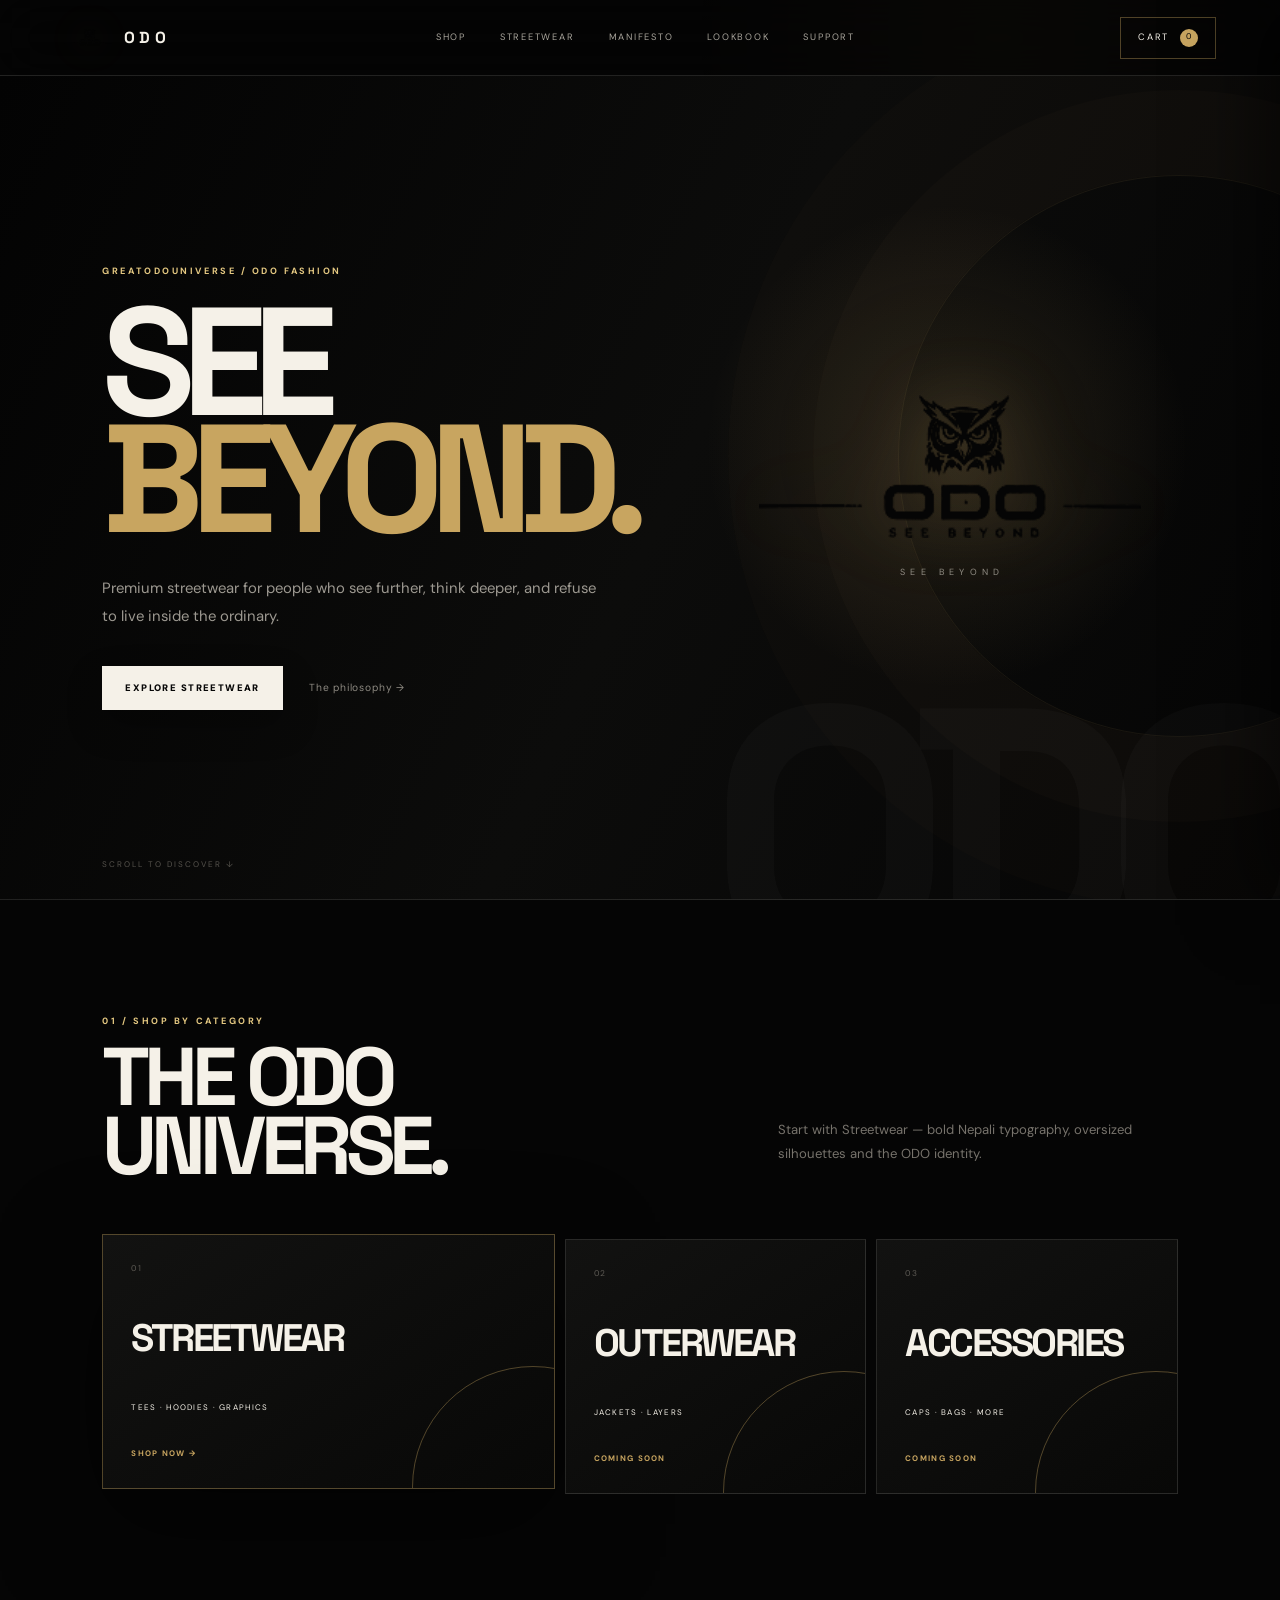
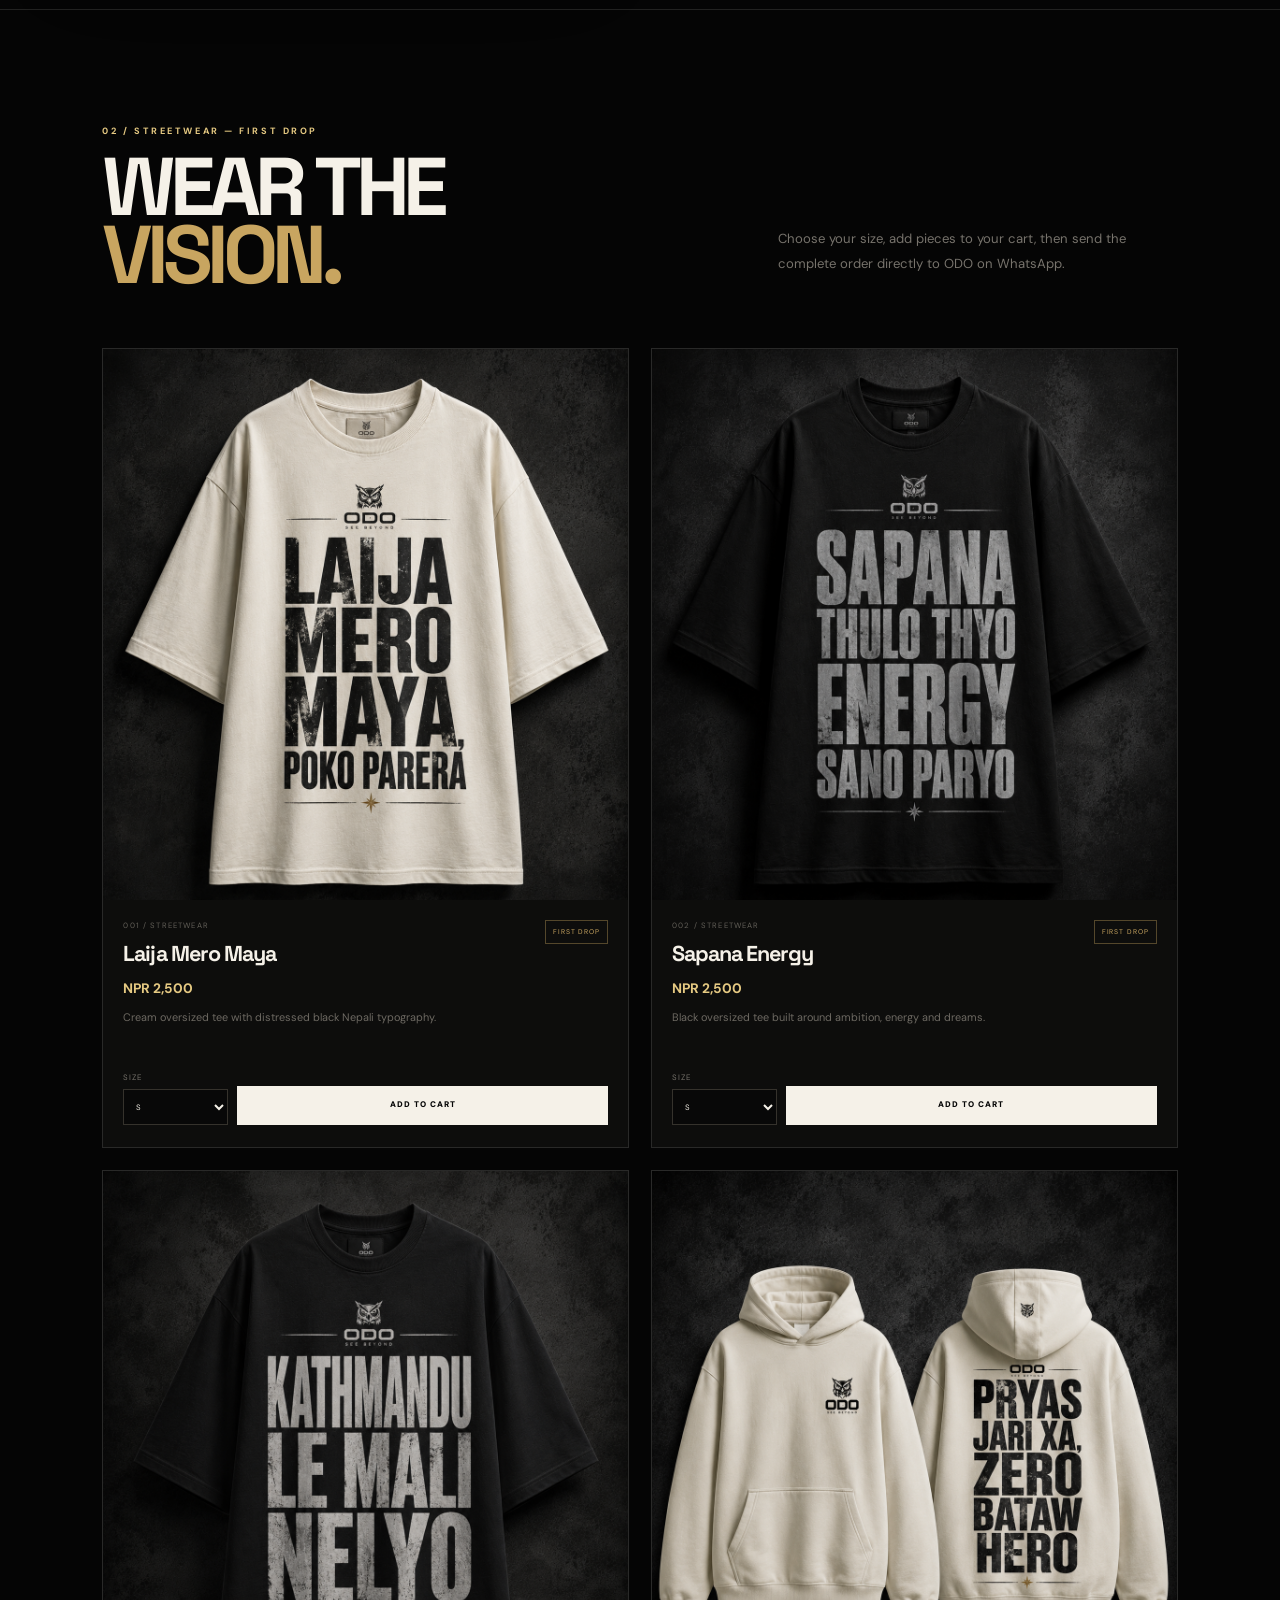
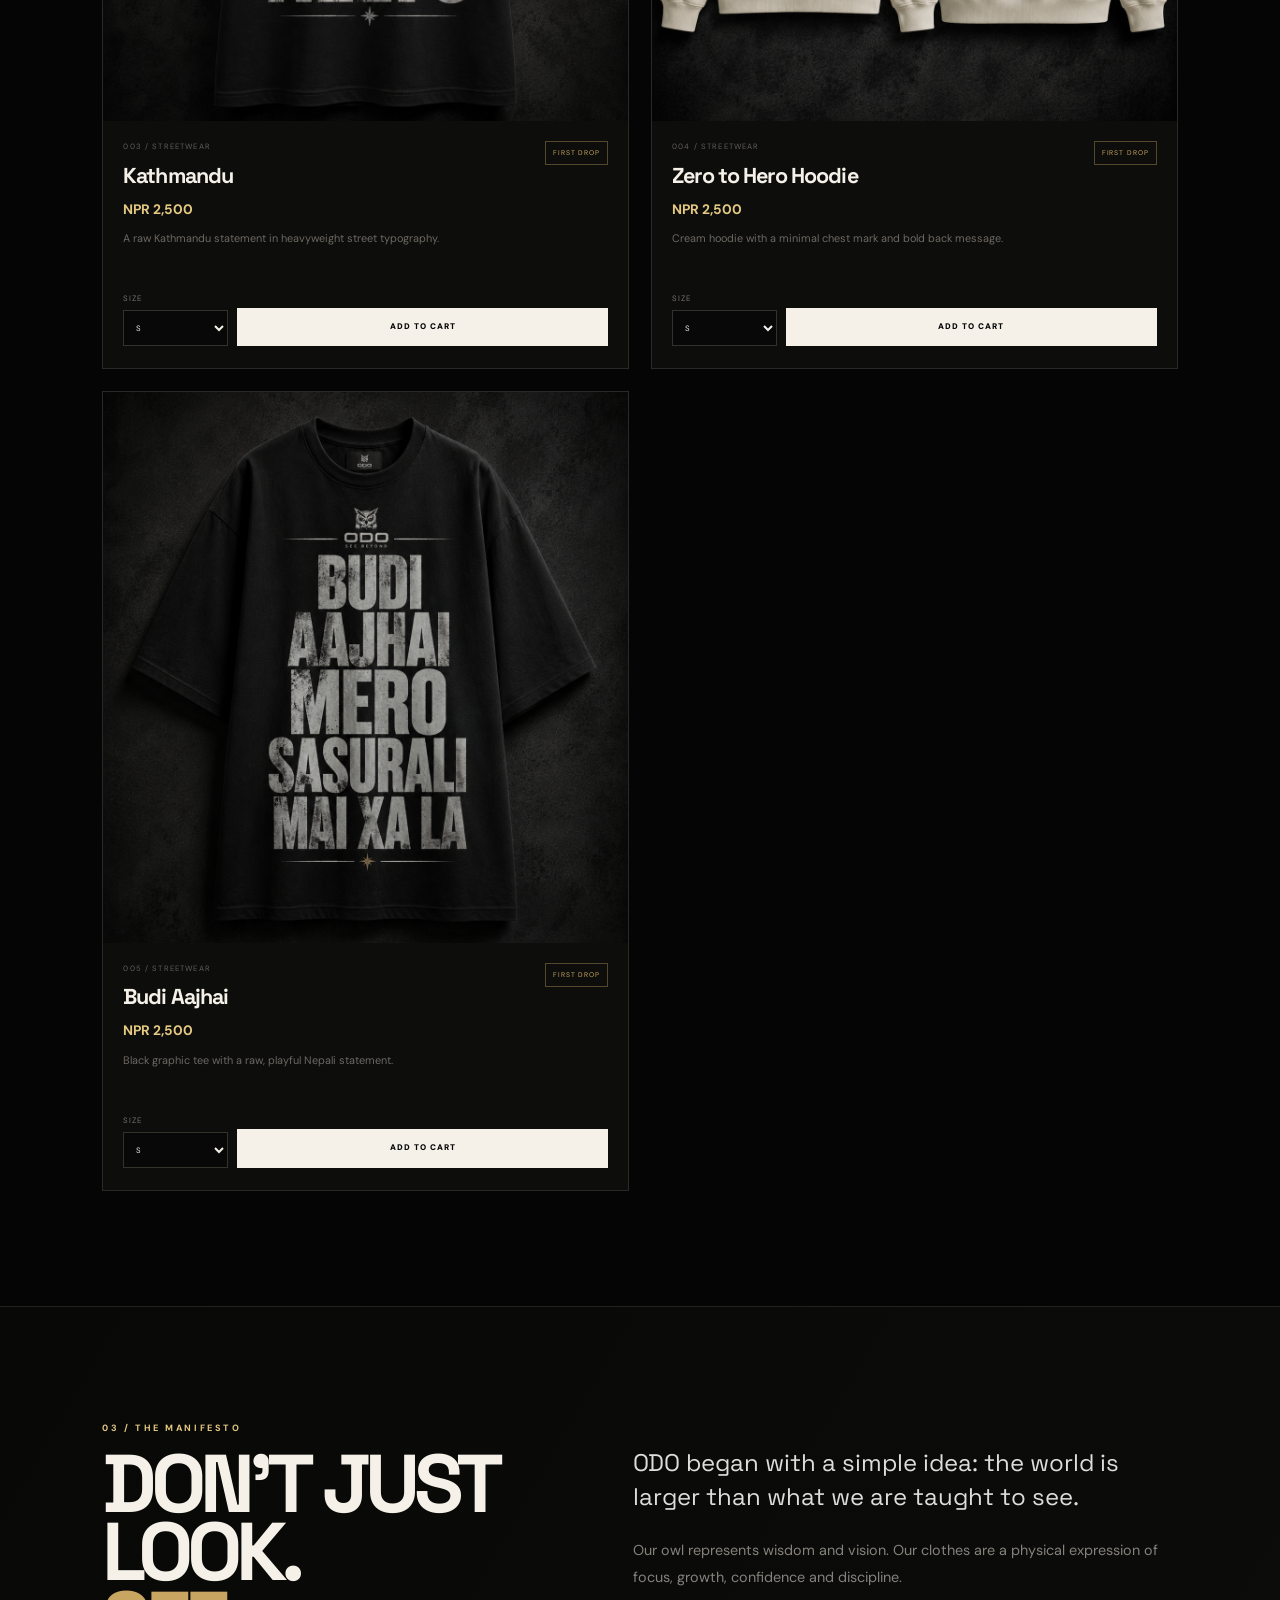
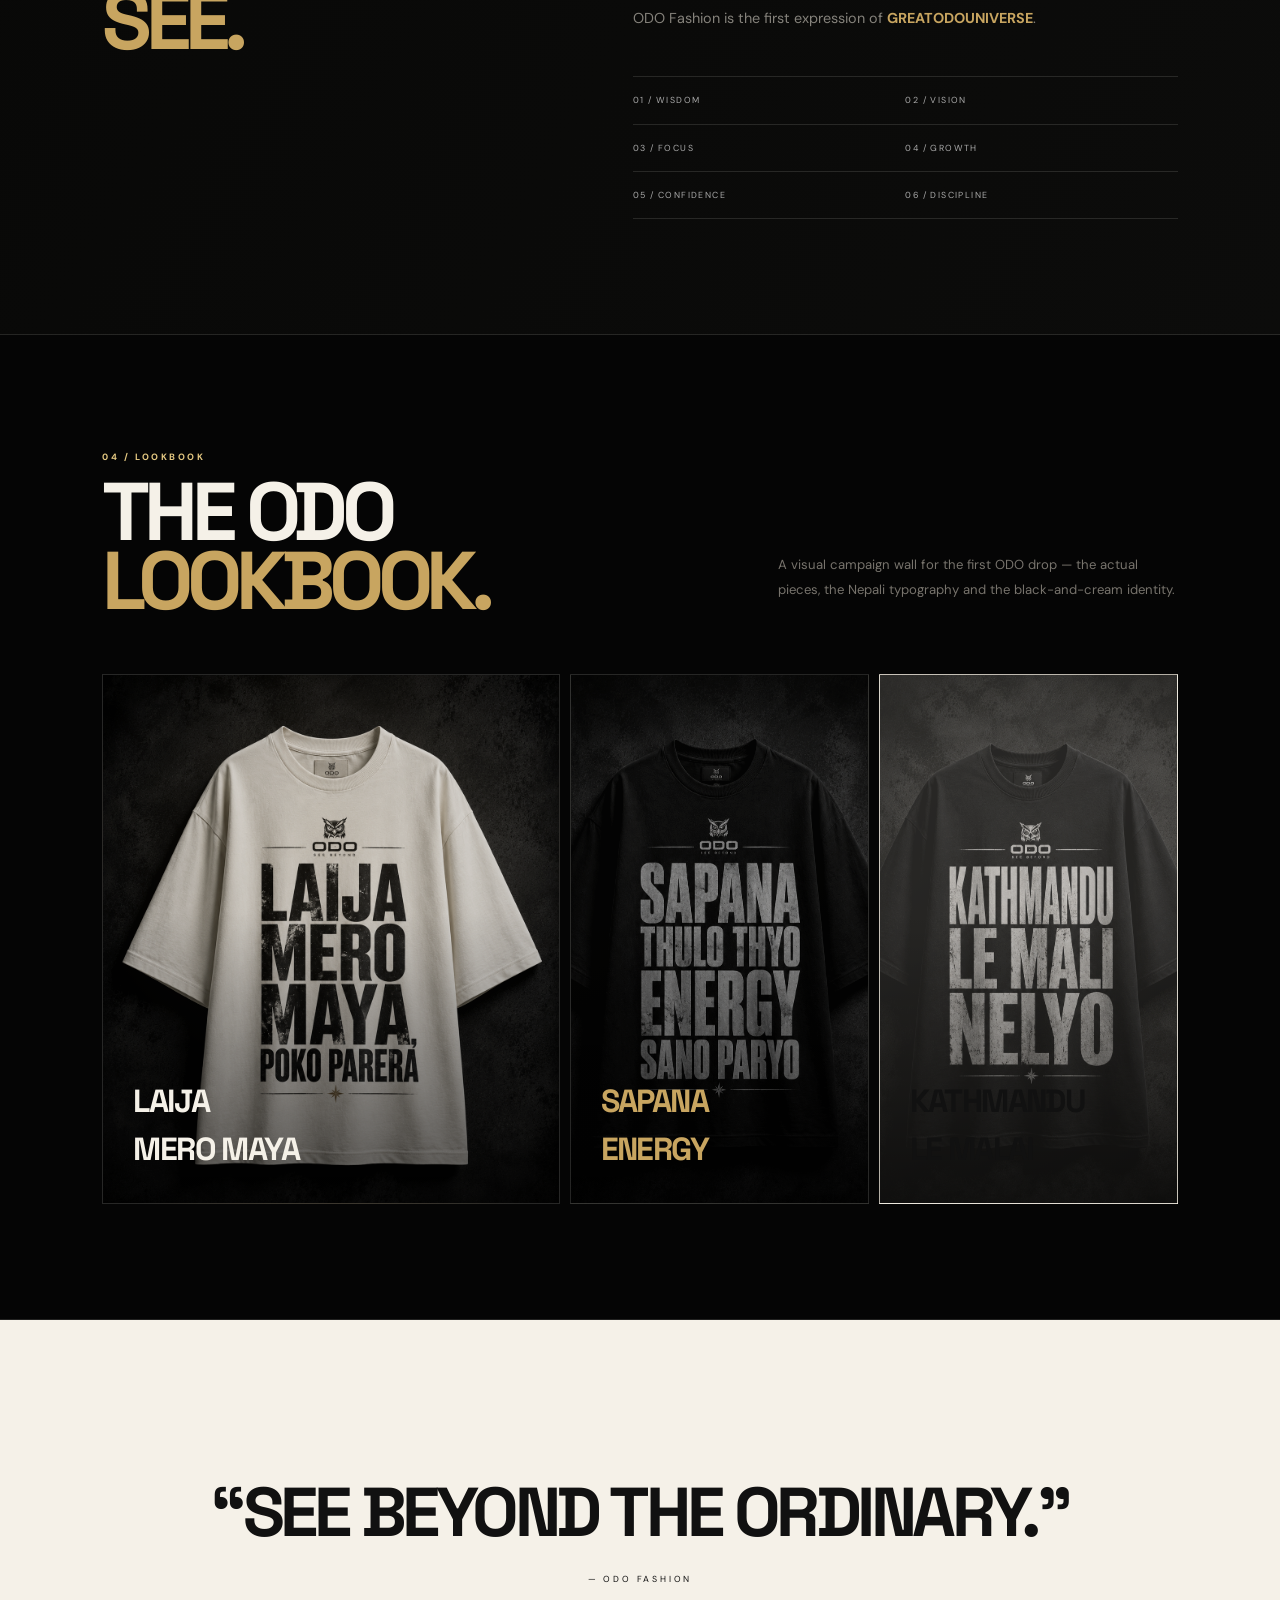
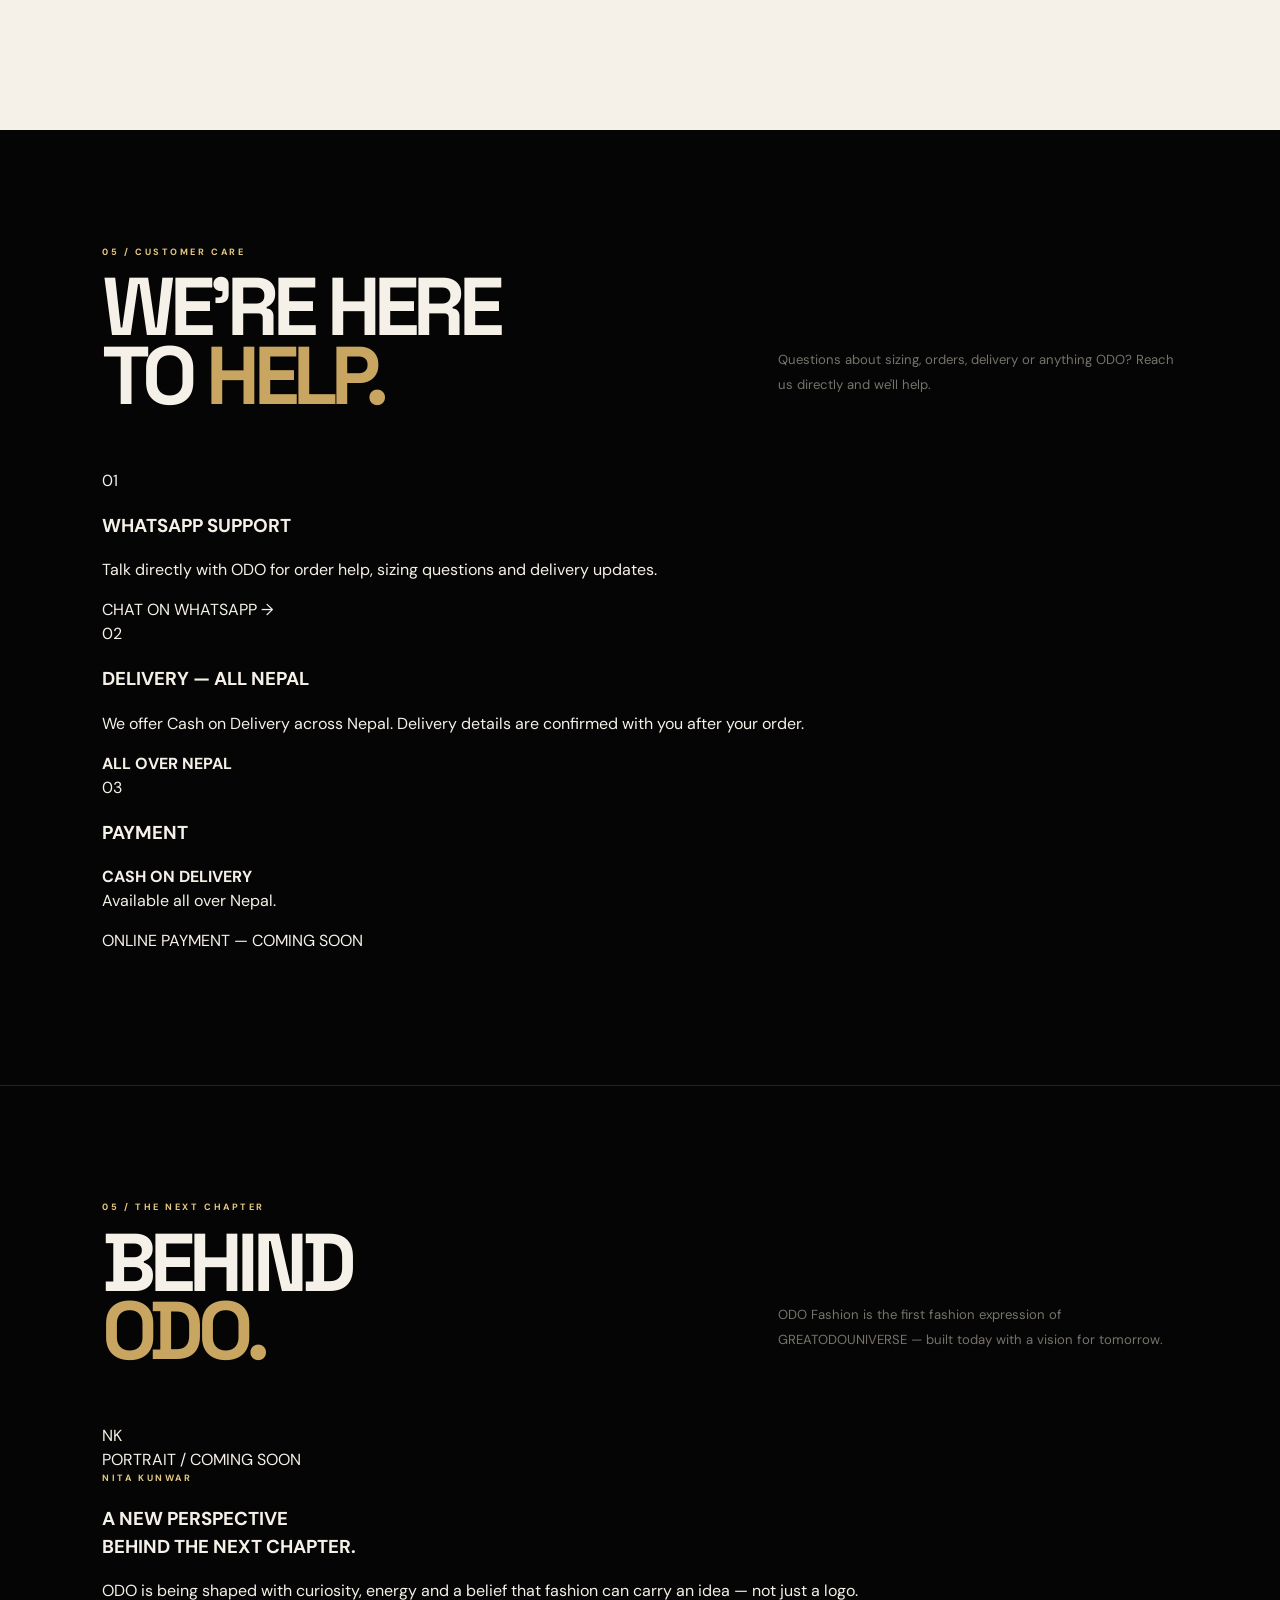
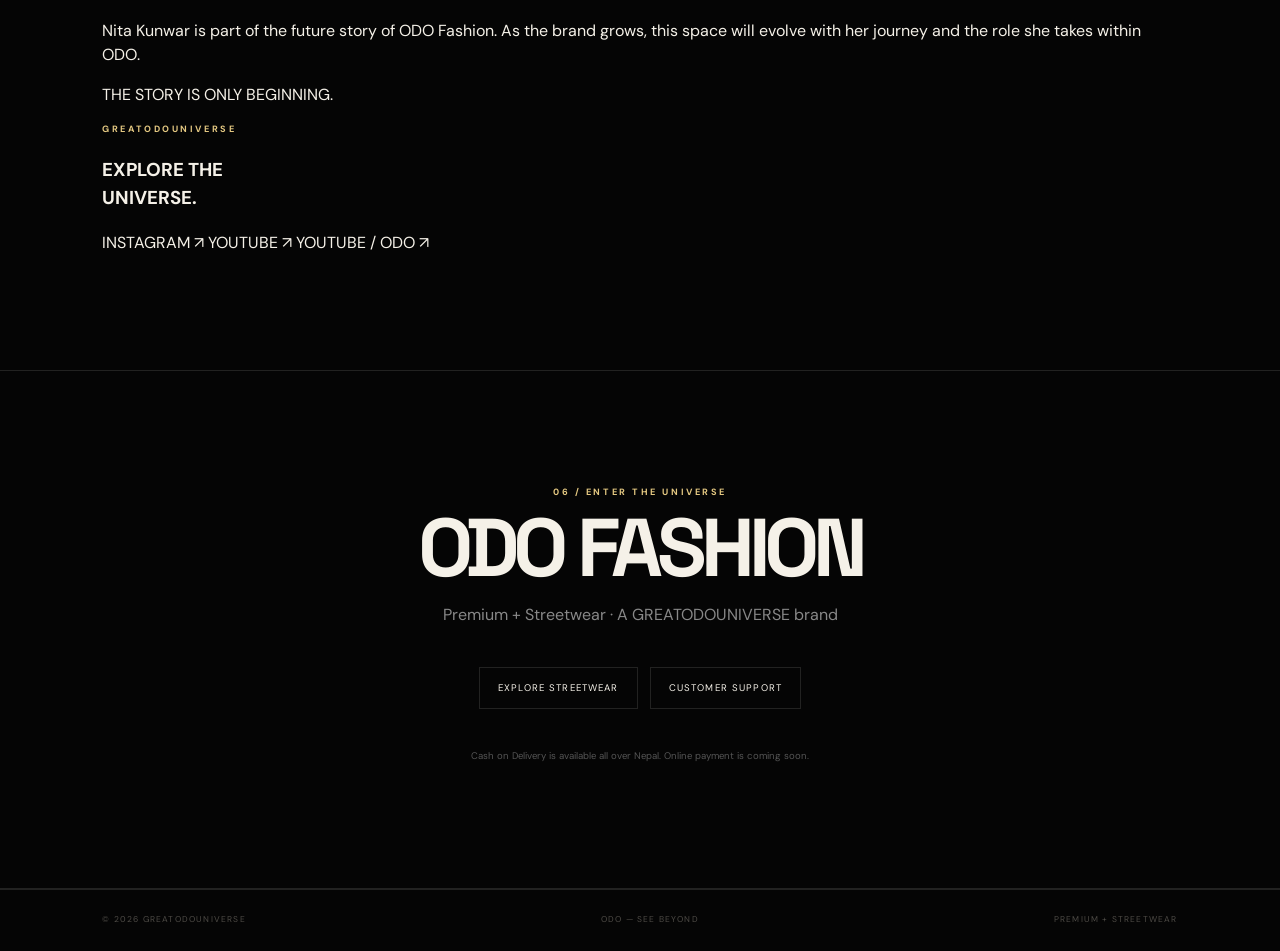
==== commit f0c058fa: "Add Nepal-wide COD, payment coming soon, and customer support section" ====
--- a/index.html
+++ b/index.html
@@ -6,7 +6,7 @@
 <title>ODO — See Beyond</title><link rel="stylesheet" href="style.css">
 </head>
 <body>
-<header class="nav"><a class="brand" href="#home"><img class="site-logo" src="assets/odo-logo.png" alt="ODO owl logo" loading="eager"> ODO</a><nav><a href="#shop">Shop</a><a href="#streetwear">Streetwear</a><a href="#manifesto">Manifesto</a><a href="#lookbook">Lookbook</a><a href="#contact">Contact</a></nav><button class="cart-link" id="cartOpen">Cart <span id="cartCount">0</span></button></header>
+<header class="nav"><a class="brand" href="#home"><img class="site-logo" src="assets/odo-logo.png" alt="ODO owl logo" loading="eager"> ODO</a><nav><a href="#shop">Shop</a><a href="#streetwear">Streetwear</a><a href="#manifesto">Manifesto</a><a href="#lookbook">Lookbook</a><a href="#support">Support</a></nav><button class="cart-link" id="cartOpen">Cart <span id="cartCount">0</span></button></header>
 <main>
 <section id="home" class="hero"><div class="hero-copy"><p class="eyebrow">GREATODOUNIVERSE / ODO FASHION</p><h1>SEE<br><span>BEYOND.</span></h1><p class="hero-lead">Premium streetwear for people who see further, think deeper, and refuse to live inside the ordinary.</p><div class="hero-actions"><a class="button" href="#streetwear">Explore Streetwear</a><a class="quiet-link" href="#manifesto">The philosophy →</a></div></div><div class="hero-symbol"><img class="hero-logo" src="assets/odo-logo.png" alt="ODO owl logo" loading="eager"><div class="tagline">SEE BEYOND</div></div><div class="scroll-note">SCROLL TO DISCOVER ↓</div></section>
 <section id="shop" class="section shop"><div class="section-top"><div><p class="eyebrow">01 / SHOP BY CATEGORY</p><h2>THE ODO<br>UNIVERSE.</h2></div><p class="section-intro">Start with Streetwear — bold Nepali typography, oversized silhouettes and the ODO identity.</p></div><div class="category-strip"><a class="category-card active" href="#streetwear"><span>01</span><strong>STREETWEAR</strong><small>TEES · HOODIES · GRAPHICS</small><b>SHOP NOW →</b></a><div class="category-card"><span>02</span><strong>OUTERWEAR</strong><small>JACKETS · LAYERS</small><b>COMING SOON</b></div><div class="category-card"><span>03</span><strong>ACCESSORIES</strong><small>CAPS · BAGS · MORE</small><b>COMING SOON</b></div></div></section>
@@ -20,10 +20,11 @@
 <section id="manifesto" class="manifesto section"><div class="manifesto-title"><p class="eyebrow">03 / THE MANIFESTO</p><h2>DON'T JUST<br>LOOK.<br><em>SEE.</em></h2></div><div class="manifesto-copy"><p class="large">ODO began with a simple idea: the world is larger than what we are taught to see.</p><p>Our owl represents wisdom and vision. Our clothes are a physical expression of focus, growth, confidence and discipline.</p><p>ODO Fashion is the first expression of <strong>GREATODOUNIVERSE</strong>.</p><div class="values"><span>01 / WISDOM</span><span>02 / VISION</span><span>03 / FOCUS</span><span>04 / GROWTH</span><span>05 / CONFIDENCE</span><span>06 / DISCIPLINE</span></div></div></section>
 <section id="lookbook" class="section lookbook"><div class="section-top"><div><p class="eyebrow">04 / LOOKBOOK</p><h2>THE ODO<br><em>LOOKBOOK.</em></h2></div><p class="section-intro">A visual campaign wall for the first ODO drop — the actual pieces, the Nepali typography and the black-and-cream identity.</p></div><div class="look-grid"><div class="look-card look-one"><img src="ChatGPT%20Image%20May%2022,%202026,%2004_18_54%20PM%20(1).png" alt="ODO Laija Mero Maya lookbook" loading="lazy" style="position:absolute;inset:0;width:100%;height:100%;object-fit:cover;filter:grayscale(.35) contrast(1.08);opacity:.82"><span>LAIJA<br>MERO MAYA</span></div><div class="look-card look-two"><img src="ChatGPT%20Image%20May%2022,%202026,%2004_18_57%20PM%20(2).png" alt="ODO Sapana Energy lookbook" loading="lazy" style="position:absolute;inset:0;width:100%;height:100%;object-fit:cover;filter:grayscale(.25) contrast(1.08);opacity:.82"><span>SAPANA<br>ENERGY</span></div><div class="look-card look-three"><img src="ChatGPT%20Image%20May%2022,%202026,%2004_18_58%20PM%20(3).png" alt="ODO Kathmandu lookbook" loading="lazy" style="position:absolute;inset:0;width:100%;height:100%;object-fit:cover;filter:grayscale(.3) contrast(1.08);opacity:.82"><span>KATHMANDU<br>LE MALAI</span></div></div></section>
 <section class="statement"><p>“SEE BEYOND THE ORDINARY.”</p><span>— ODO FASHION</span></section>
-<section id="contact" class="contact section"><p class="eyebrow">05 / ENTER THE UNIVERSE</p><h2>ODO FASHION</h2><p>Premium + Streetwear · A GREATODOUNIVERSE brand</p><div class="contact-links"><a href="#streetwear">Explore Streetwear</a><a href="mailto:hello@odo.fashion">Email ODO</a></div><p class="small-note">Orders are confirmed through WhatsApp. Delivery and payment details are arranged directly with ODO.</p></section>
+<section id="support" class="section support"><div class="section-top"><div><p class="eyebrow">05 / CUSTOMER CARE</p><h2>WE'RE HERE<br>TO <em>HELP.</em></h2></div><p class="section-intro">Questions about sizing, orders, delivery or anything ODO? Reach us directly and we'll help.</p></div><div class="support-grid"><div class="support-card"><span class="support-icon">01</span><h3>WHATSAPP SUPPORT</h3><p>Talk directly with ODO for order help, sizing questions and delivery updates.</p><a class="support-button" href="https://wa.me/9779845319200?text=Hi%20ODO%20Fashion!%20I%20need%20customer%20support." target="_blank" rel="noopener">CHAT ON WHATSAPP →</a></div><div class="support-card"><span class="support-icon">02</span><h3>DELIVERY — ALL NEPAL</h3><p>We offer Cash on Delivery across Nepal. Delivery details are confirmed with you after your order.</p><strong>ALL OVER NEPAL</strong></div><div class="support-card"><span class="support-icon">03</span><h3>PAYMENT</h3><p><strong>CASH ON DELIVERY</strong><br>Available all over Nepal.</p><p class="coming">ONLINE PAYMENT — COMING SOON</p></div></div></section>
+<section id="contact" class="contact section"><p class="eyebrow">06 / ENTER THE UNIVERSE</p><h2>ODO FASHION</h2><p>Premium + Streetwear · A GREATODOUNIVERSE brand</p><div class="contact-links"><a href="#streetwear">Explore Streetwear</a><a href="#support">Customer Support</a></div><p class="small-note">Cash on Delivery is available all over Nepal. Online payment is coming soon.</p></section>
 </main>
-<aside class="cart-panel" id="cartPanel" aria-hidden="true"><div class="cart-head"><div><p class="eyebrow">YOUR ORDER</p><h2>CART</h2></div><button id="cartClose" class="close-btn">×</button></div><div id="cartItems" class="cart-items"><p class="empty-cart">Your cart is empty.</p></div><div class="cart-footer"><div class="total-row"><span>TOTAL</span><strong id="cartTotal">NPR 0</strong></div><button id="whatsappOrder" class="checkout-btn">ORDER ON WHATSAPP</button><p class="cart-note">Select your size before adding a product. All first-drop pieces are NPR 2,500.</p></div></aside><div class="cart-overlay" id="cartOverlay"></div>
-<div class="checkout-modal" id="checkoutModal" aria-hidden="true"><div class="checkout-card"><button class="close-btn" id="checkoutClose" type="button">×</button><p class="eyebrow">FINAL STEP</p><h2>DELIVERY<br>DETAILS.</h2><p class="checkout-intro">Enter your details and we’ll prepare your WhatsApp order.</p><form id="checkoutForm"><label>Full name<input id="customerName" name="name" type="text" autocomplete="name" required placeholder="Your full name"></label><label>Phone number<input id="customerPhone" name="phone" type="tel" autocomplete="tel" required placeholder="98XXXXXXXX"></label><label>Delivery address<textarea id="customerAddress" name="address" autocomplete="street-address" required placeholder="Tole, street, city..."></textarea></label><label>Delivery location<select id="customerLocation" name="location" required><option value="">Select location</option><option>Kathmandu Valley</option><option>Pokhara</option><option>Other Nepal</option></select></label><button class="checkout-submit" type="submit">CONTINUE TO WHATSAPP →</button></form><p class="cart-note">Your information is only included in the WhatsApp order message. Payment and delivery are confirmed directly with ODO.</p></div></div>
+<aside class="cart-panel" id="cartPanel" aria-hidden="true"><div class="cart-head"><div><p class="eyebrow">YOUR ORDER</p><h2>CART</h2></div><button id="cartClose" class="close-btn">×</button></div><div id="cartItems" class="cart-items"><p class="empty-cart">Your cart is empty.</p></div><div class="cart-footer"><div class="total-row"><span>TOTAL</span><strong id="cartTotal">NPR 0</strong></div><button id="whatsappOrder" class="checkout-btn">ORDER ON WHATSAPP</button><p class="cart-note">Select your size before adding a product. Cash on Delivery is available all over Nepal.</p></div></aside><div class="cart-overlay" id="cartOverlay"></div>
+<div class="checkout-modal" id="checkoutModal" aria-hidden="true"><div class="checkout-card"><button class="close-btn" id="checkoutClose" type="button">×</button><p class="eyebrow">FINAL STEP</p><h2>DELIVERY<br>DETAILS.</h2><p class="checkout-intro">Enter your details and we’ll prepare your WhatsApp order.</p><form id="checkoutForm"><label>Full name<input id="customerName" name="name" type="text" autocomplete="name" required placeholder="Your full name"></label><label>Phone number<input id="customerPhone" name="phone" type="tel" autocomplete="tel" required placeholder="98XXXXXXXX"></label><label>Delivery address<textarea id="customerAddress" name="address" autocomplete="street-address" required placeholder="Tole, street, city..."></textarea></label><label>Delivery location<select id="customerLocation" name="location" required><option value="">Select location</option><option>Kathmandu Valley</option><option>Pokhara</option><option>Other Nepal</option></select></label><button class="checkout-submit" type="submit">CONTINUE TO WHATSAPP →</button></form><p class="cart-note">Cash on Delivery is available all over Nepal. Online payment is coming soon.</p></div></div>
 <footer><span>© 2026 GREATODOUNIVERSE</span><span>ODO — SEE BEYOND</span><span>PREMIUM + STREETWEAR</span></footer>
 <script src="script.js"></script>
 </body></html>
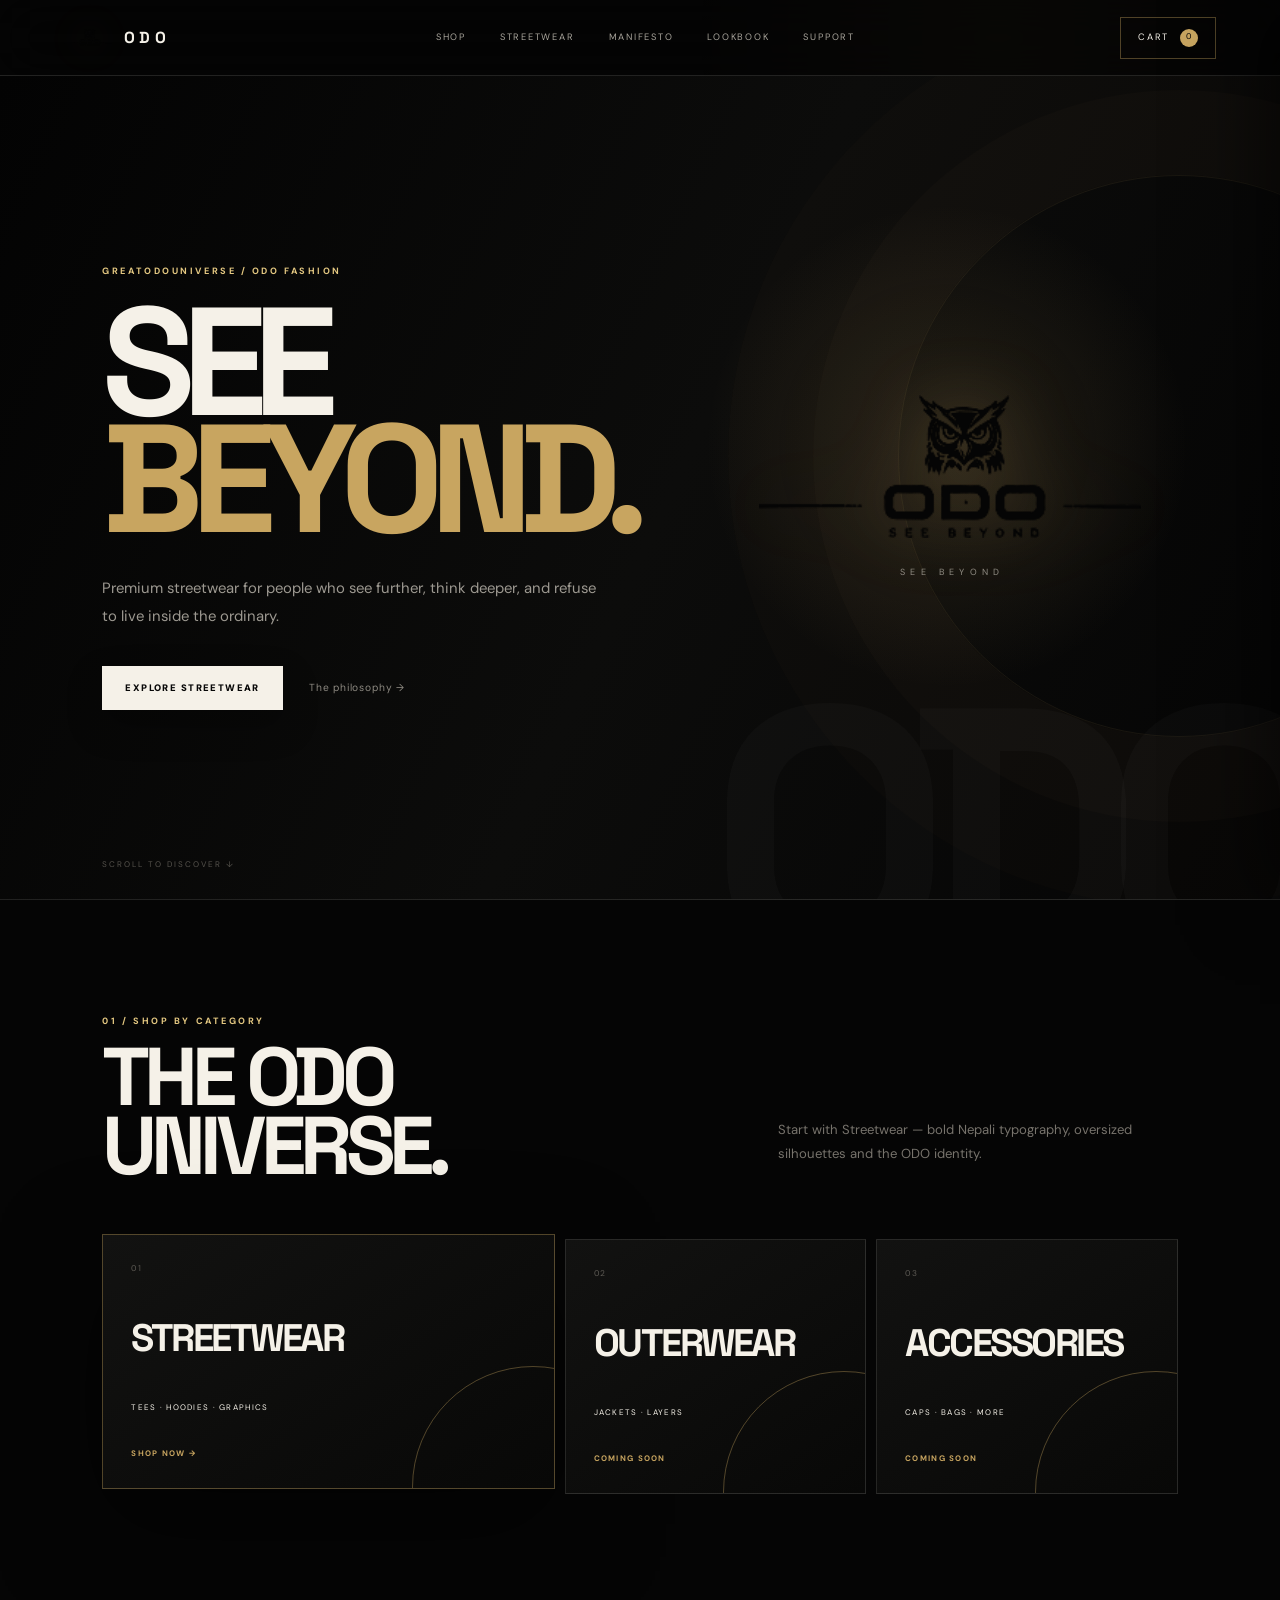
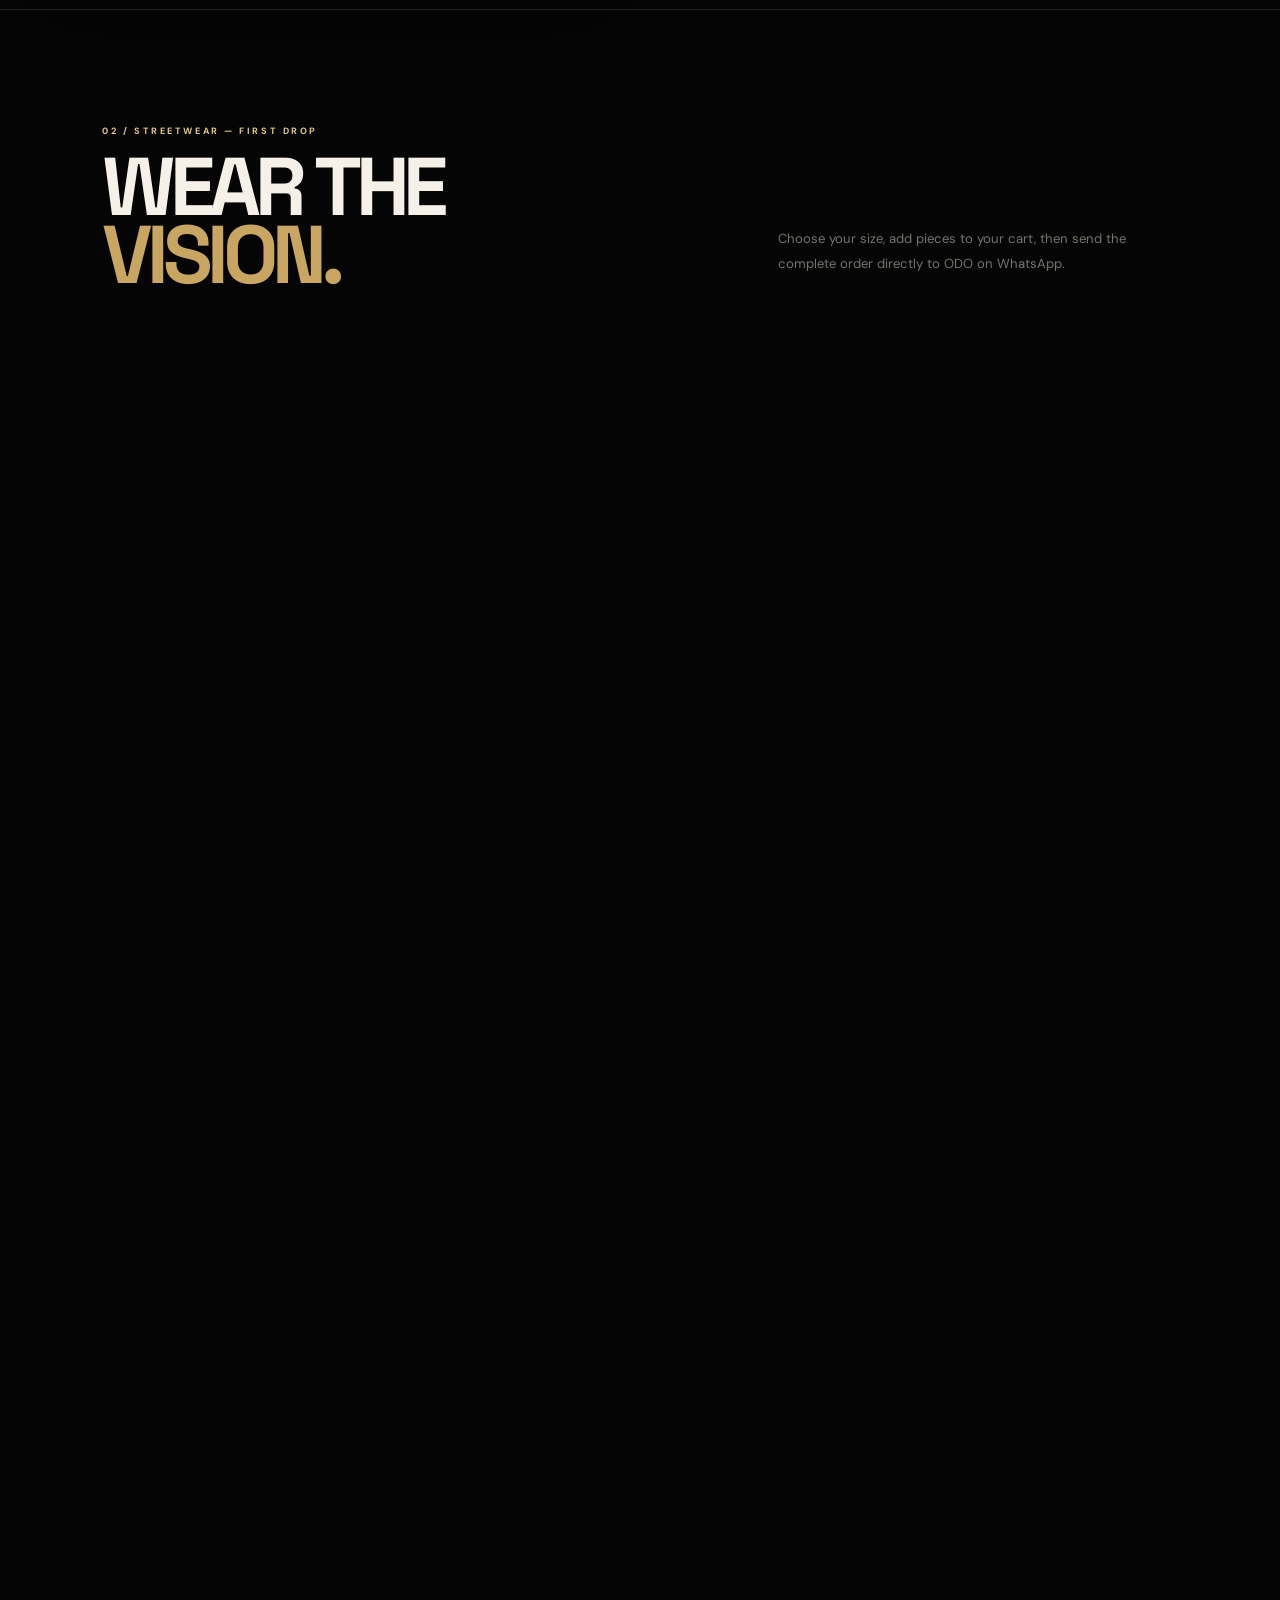
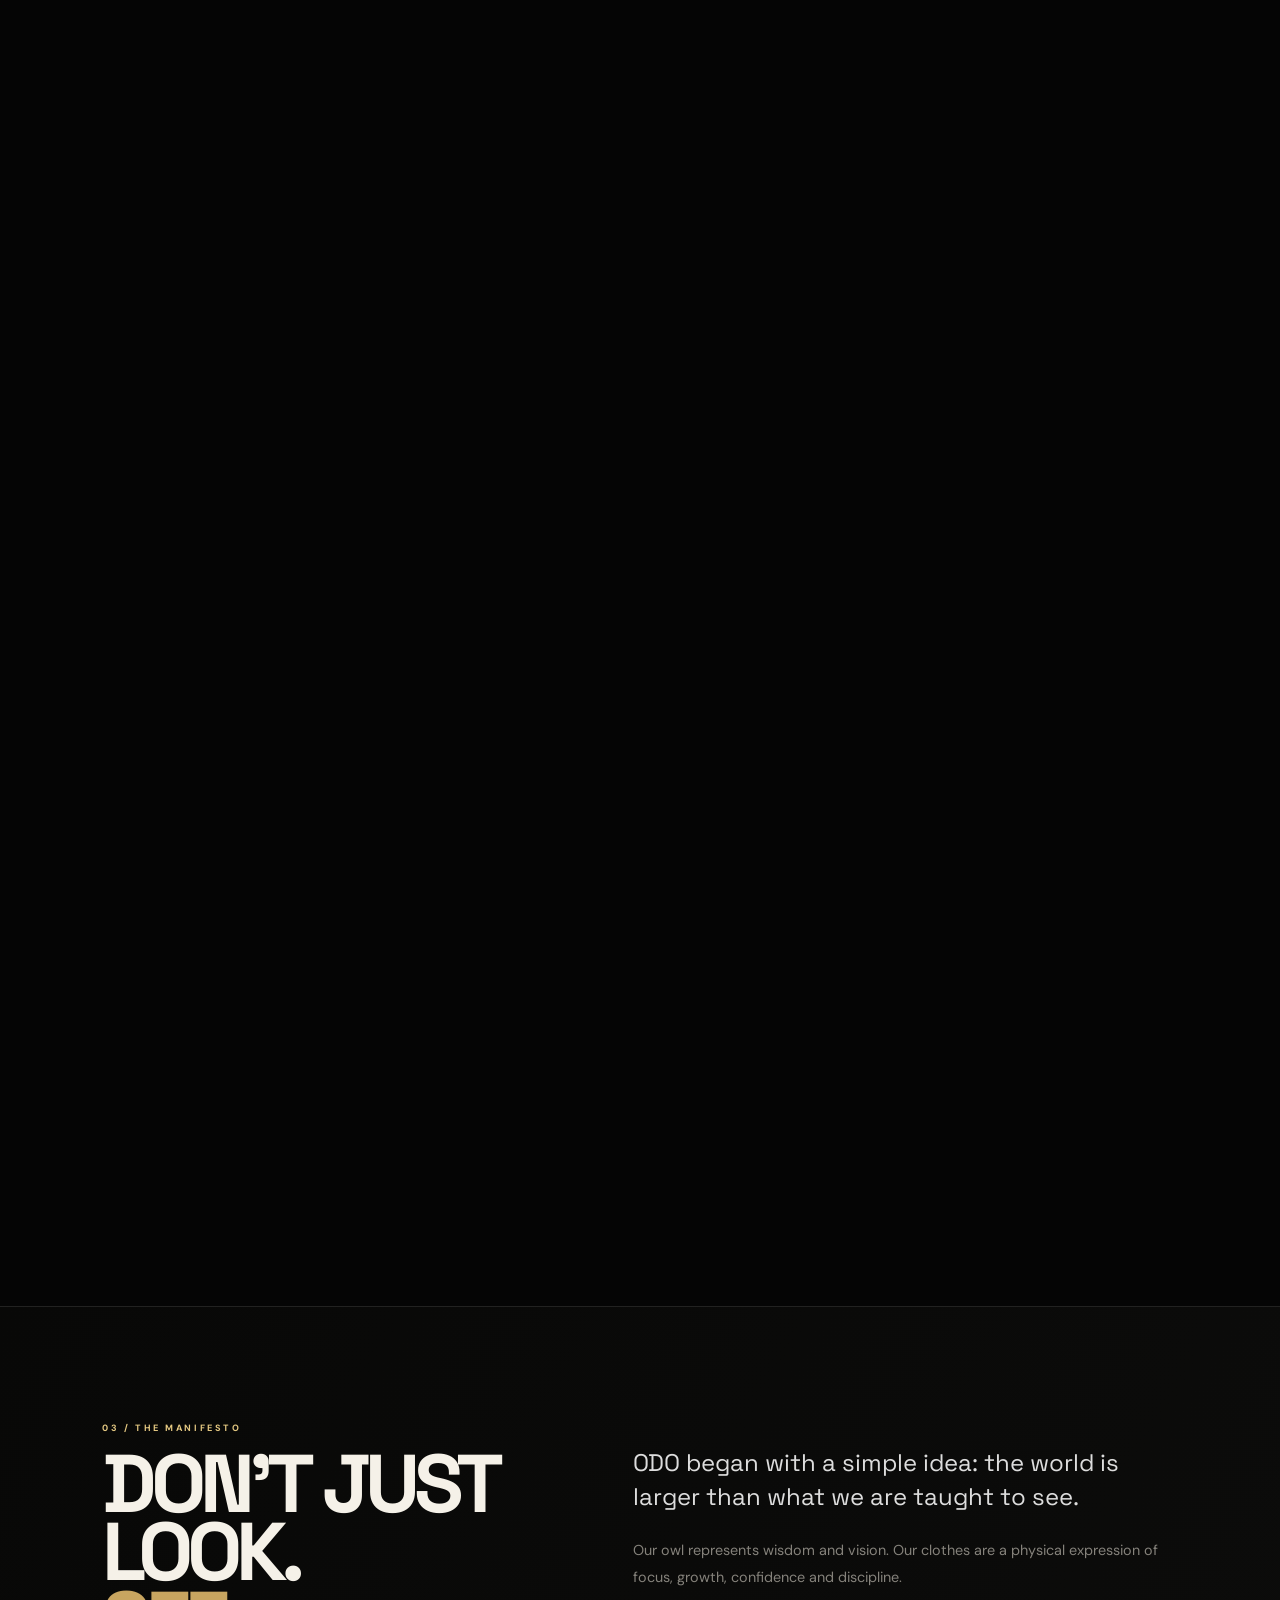
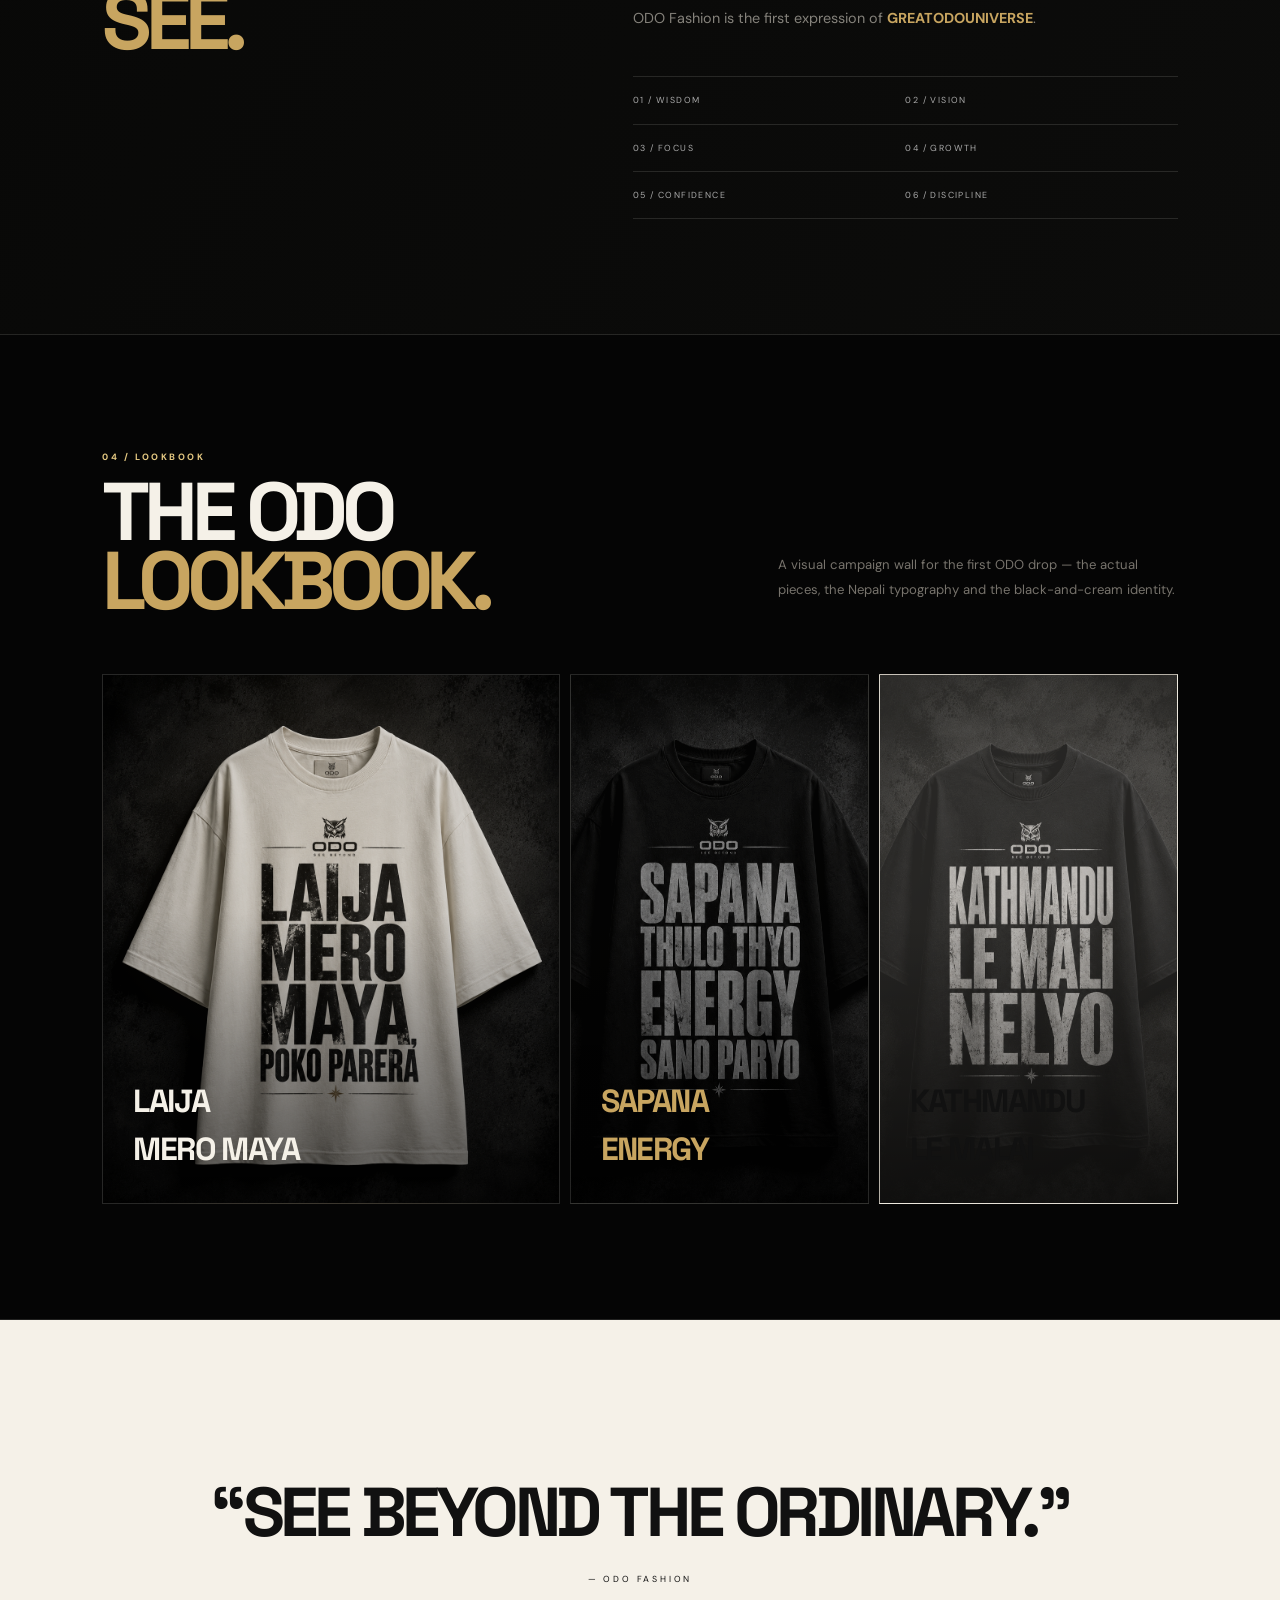
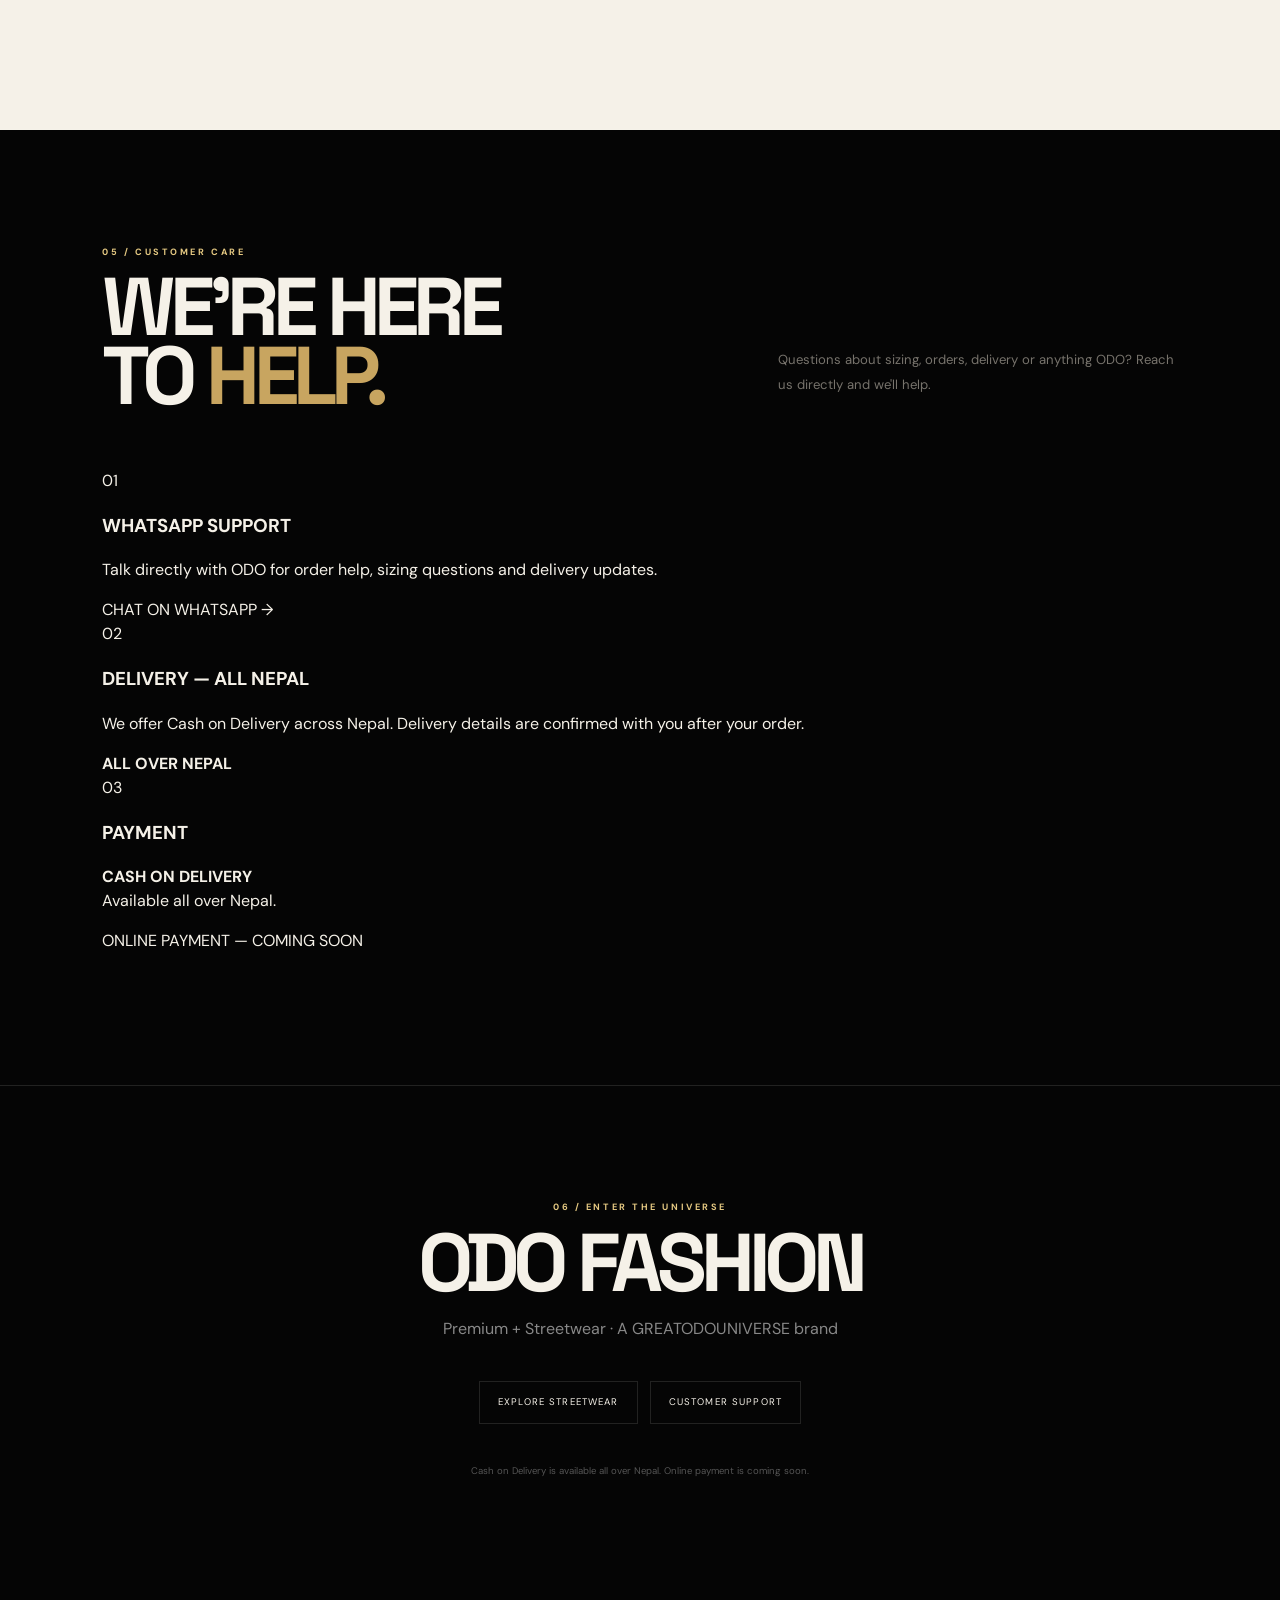
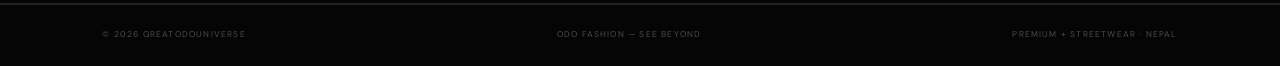
==== commit b026a502: "Optimize ODO Fashion site metadata and structured data for Google Search" ====
--- a/index.html
+++ b/index.html
@@ -2,13 +2,20 @@
 <html lang="en">
 <head>
 <meta charset="UTF-8"><meta name="viewport" content="width=device-width,initial-scale=1">
-<meta name="description" content="ODO Fashion — Premium Nepali streetwear. See Beyond.">
-<title>ODO — See Beyond</title><link rel="stylesheet" href="style.css">
+<meta name="description" content="ODO Fashion — Premium Nepali streetwear by GREATODOUNIVERSE. Shop ODO Fashion T-shirts and hoodies with Cash on Delivery all over Nepal.">
+<meta name="keywords" content="ODO Fashion, ODOFASHION, ODO Fashion Nepal, Nepali streetwear, streetwear Nepal, premium fashion Nepal, GREATODOUNIVERSE">
+<meta name="author" content="ODO Fashion / GREATODOUNIVERSE">
+<meta name="robots" content="index, follow">
+<link rel="canonical" href="https://odofashion.github.io/ODO-FASHION/">
+<meta property="og:type" content="website"><meta property="og:title" content="ODO Fashion — Premium Nepali Streetwear"><meta property="og:description" content="ODO Fashion — Premium + Streetwear. A GREATODOUNIVERSE brand. See Beyond."><meta property="og:url" content="https://odofashion.github.io/ODO-FASHION/"><meta property="og:image" content="https://odofashion.github.io/ODO-FASHION/assets/odo-logo.png">
+<meta name="twitter:card" content="summary"><meta name="twitter:title" content="ODO Fashion — Premium Nepali Streetwear"><meta name="twitter:description" content="ODO Fashion — Premium + Streetwear by GREATODOUNIVERSE.">
+<script type="application/ld+json">{"@context":"https://schema.org","@type":"ClothingStore","name":"ODO Fashion","alternateName":"ODOFASHION","description":"Premium Nepali streetwear by GREATODOUNIVERSE.","url":"https://odofashion.github.io/ODO-FASHION/","logo":"https://odofashion.github.io/ODO-FASHION/assets/odo-logo.png","brand":{"@type":"Brand","name":"ODO Fashion"},"parentOrganization":{"@type":"Organization","name":"GREATODOUNIVERSE","sameAs":["https://www.instagram.com/greatodouniverse/","https://www.youtube.com/@GreatODOUniverse"]},"areaServed":"Nepal"}</script>
+<title>ODO Fashion | Premium Nepali Streetwear</title><link rel="stylesheet" href="style.css">
 </head>
 <body>
-<header class="nav"><a class="brand" href="#home"><img class="site-logo" src="assets/odo-logo.png" alt="ODO owl logo" loading="eager"> ODO</a><nav><a href="#shop">Shop</a><a href="#streetwear">Streetwear</a><a href="#manifesto">Manifesto</a><a href="#lookbook">Lookbook</a><a href="#support">Support</a></nav><button class="cart-link" id="cartOpen">Cart <span id="cartCount">0</span></button></header>
+<header class="nav"><a class="brand" href="#home"><img class="site-logo" src="assets/odo-logo.png" alt="ODO Fashion owl logo" loading="eager"> ODO</a><nav><a href="#shop">Shop</a><a href="#streetwear">Streetwear</a><a href="#manifesto">Manifesto</a><a href="#lookbook">Lookbook</a><a href="#support">Support</a></nav><button class="cart-link" id="cartOpen">Cart <span id="cartCount">0</span></button></header>
 <main>
-<section id="home" class="hero"><div class="hero-copy"><p class="eyebrow">GREATODOUNIVERSE / ODO FASHION</p><h1>SEE<br><span>BEYOND.</span></h1><p class="hero-lead">Premium streetwear for people who see further, think deeper, and refuse to live inside the ordinary.</p><div class="hero-actions"><a class="button" href="#streetwear">Explore Streetwear</a><a class="quiet-link" href="#manifesto">The philosophy →</a></div></div><div class="hero-symbol"><img class="hero-logo" src="assets/odo-logo.png" alt="ODO owl logo" loading="eager"><div class="tagline">SEE BEYOND</div></div><div class="scroll-note">SCROLL TO DISCOVER ↓</div></section>
+<section id="home" class="hero"><div class="hero-copy"><p class="eyebrow">GREATODOUNIVERSE / ODO FASHION</p><h1>SEE<br><span>BEYOND.</span></h1><p class="hero-lead">Premium streetwear for people who see further, think deeper, and refuse to live inside the ordinary.</p><div class="hero-actions"><a class="button" href="#streetwear">Explore Streetwear</a><a class="quiet-link" href="#manifesto">The philosophy →</a></div></div><div class="hero-symbol"><img class="hero-logo" src="assets/odo-logo.png" alt="ODO Fashion owl logo" loading="eager"><div class="tagline">SEE BEYOND</div></div><div class="scroll-note">SCROLL TO DISCOVER ↓</div></section>
 <section id="shop" class="section shop"><div class="section-top"><div><p class="eyebrow">01 / SHOP BY CATEGORY</p><h2>THE ODO<br>UNIVERSE.</h2></div><p class="section-intro">Start with Streetwear — bold Nepali typography, oversized silhouettes and the ODO identity.</p></div><div class="category-strip"><a class="category-card active" href="#streetwear"><span>01</span><strong>STREETWEAR</strong><small>TEES · HOODIES · GRAPHICS</small><b>SHOP NOW →</b></a><div class="category-card"><span>02</span><strong>OUTERWEAR</strong><small>JACKETS · LAYERS</small><b>COMING SOON</b></div><div class="category-card"><span>03</span><strong>ACCESSORIES</strong><small>CAPS · BAGS · MORE</small><b>COMING SOON</b></div></div></section>
 <section id="streetwear" class="section streetwear"><div class="section-top"><div><p class="eyebrow">02 / STREETWEAR — FIRST DROP</p><h2>WEAR THE<br><em>VISION.</em></h2></div><p class="section-intro">Choose your size, add pieces to your cart, then send the complete order directly to ODO on WhatsApp.</p></div><div class="products streetwear-products">
 <article class="product reveal"><div class="product-art product-photo-wrap"><img class="product-photo" src="ChatGPT%20Image%20May%2022,%202026,%2004_18_54%20PM%20(1).png" alt="ODO Laija Mero Maya cream T-shirt" loading="lazy"></div><div class="product-meta"><div><p class="product-number">001 / STREETWEAR</p><h3>Laija Mero Maya</h3><p class="price">NPR 2,500</p></div><span class="status">FIRST DROP</span></div><p class="product-desc">Cream oversized tee with distressed black Nepali typography.</p><div class="product-controls"><label>Size <select class="size-select"><option>S</option><option>M</option><option>L</option><option>XL</option><option>XXL</option></select></label><button class="add-btn" data-name="Laija Mero Maya T-Shirt">ADD TO CART</button></div></article>
@@ -25,6 +32,5 @@
 </main>
 <aside class="cart-panel" id="cartPanel" aria-hidden="true"><div class="cart-head"><div><p class="eyebrow">YOUR ORDER</p><h2>CART</h2></div><button id="cartClose" class="close-btn">×</button></div><div id="cartItems" class="cart-items"><p class="empty-cart">Your cart is empty.</p></div><div class="cart-footer"><div class="total-row"><span>TOTAL</span><strong id="cartTotal">NPR 0</strong></div><button id="whatsappOrder" class="checkout-btn">ORDER ON WHATSAPP</button><p class="cart-note">Select your size before adding a product. Cash on Delivery is available all over Nepal.</p></div></aside><div class="cart-overlay" id="cartOverlay"></div>
 <div class="checkout-modal" id="checkoutModal" aria-hidden="true"><div class="checkout-card"><button class="close-btn" id="checkoutClose" type="button">×</button><p class="eyebrow">FINAL STEP</p><h2>DELIVERY<br>DETAILS.</h2><p class="checkout-intro">Enter your details and we’ll prepare your WhatsApp order.</p><form id="checkoutForm"><label>Full name<input id="customerName" name="name" type="text" autocomplete="name" required placeholder="Your full name"></label><label>Phone number<input id="customerPhone" name="phone" type="tel" autocomplete="tel" required placeholder="98XXXXXXXX"></label><label>Delivery address<textarea id="customerAddress" name="address" autocomplete="street-address" required placeholder="Tole, street, city..."></textarea></label><label>Delivery location<select id="customerLocation" name="location" required><option value="">Select location</option><option>Kathmandu Valley</option><option>Pokhara</option><option>Other Nepal</option></select></label><button class="checkout-submit" type="submit">CONTINUE TO WHATSAPP →</button></form><p class="cart-note">Cash on Delivery is available all over Nepal. Online payment is coming soon.</p></div></div>
-<footer><span>© 2026 GREATODOUNIVERSE</span><span>ODO — SEE BEYOND</span><span>PREMIUM + STREETWEAR</span></footer>
-<script src="script.js"></script>
+<footer><span>© 2026 GREATODOUNIVERSE</span><span>ODO FASHION — SEE BEYOND</span><span>PREMIUM + STREETWEAR · NEPAL</span></footer>
 </body></html>
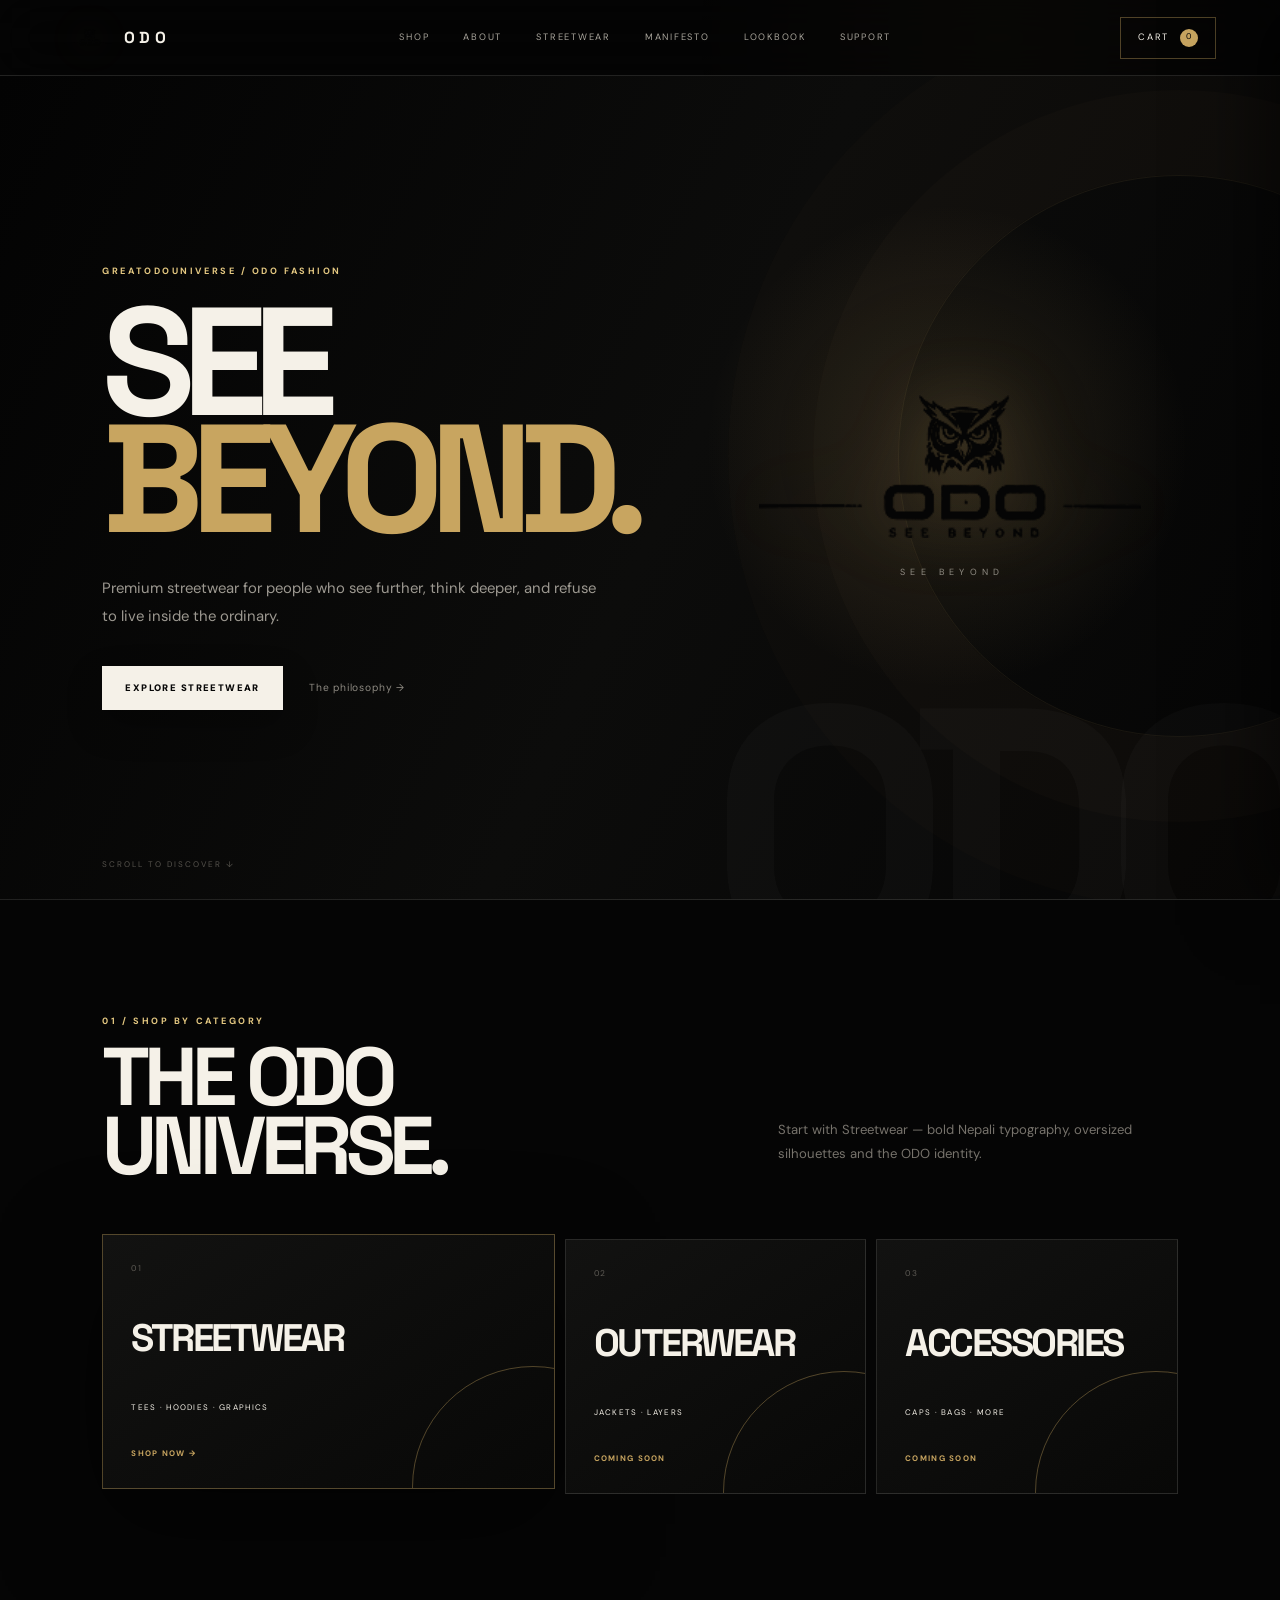
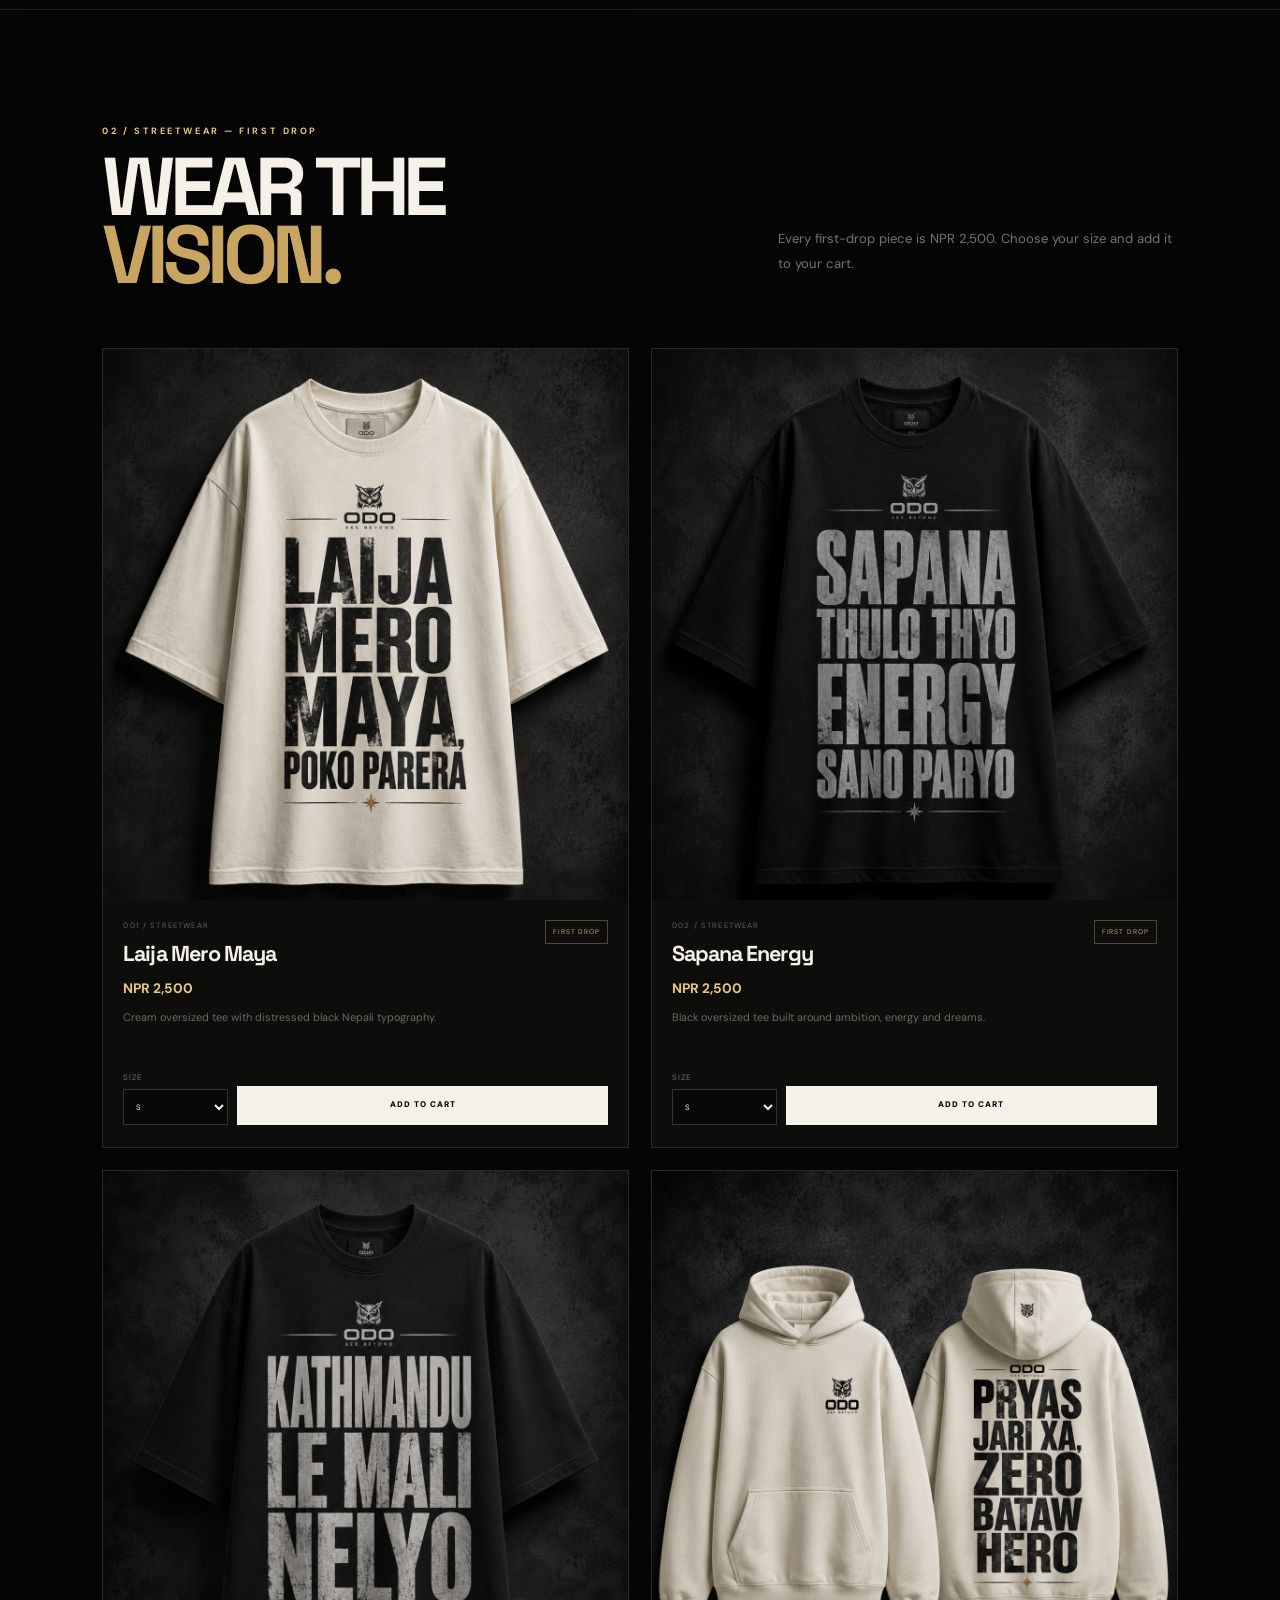
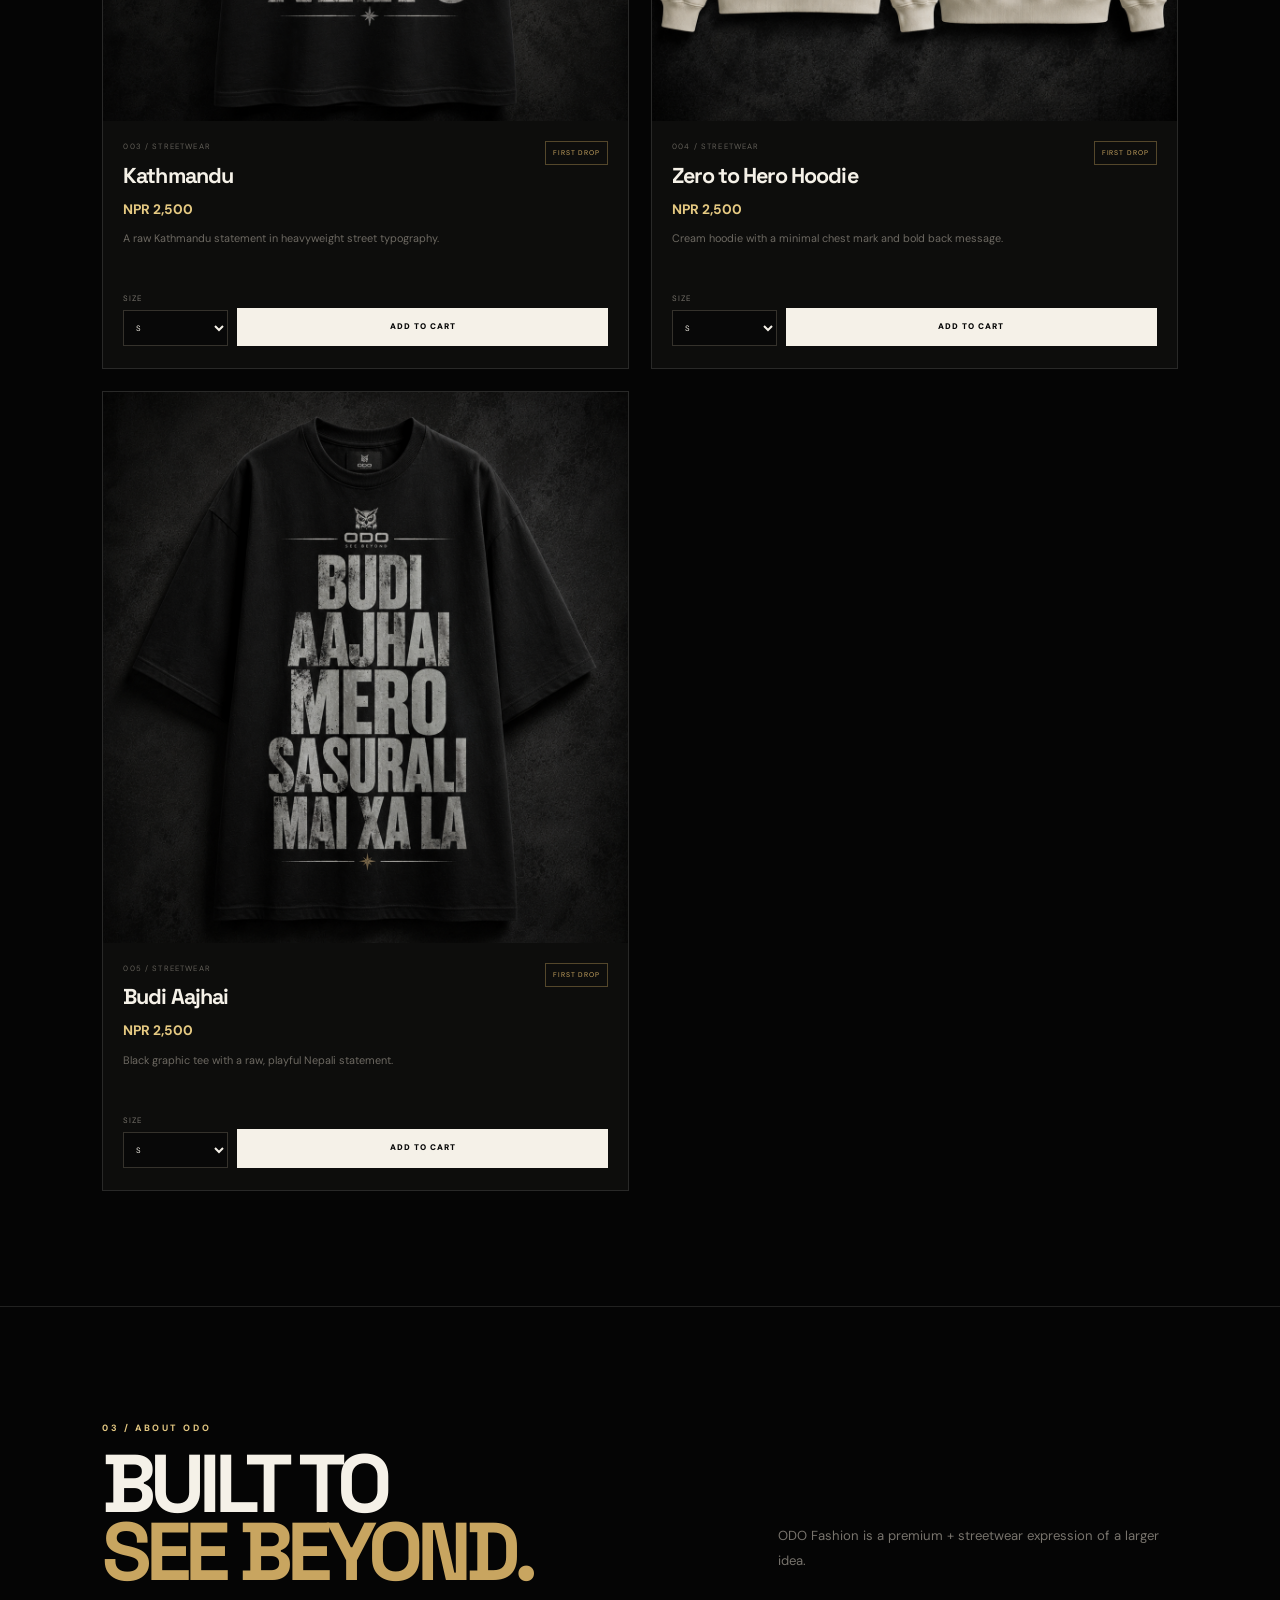
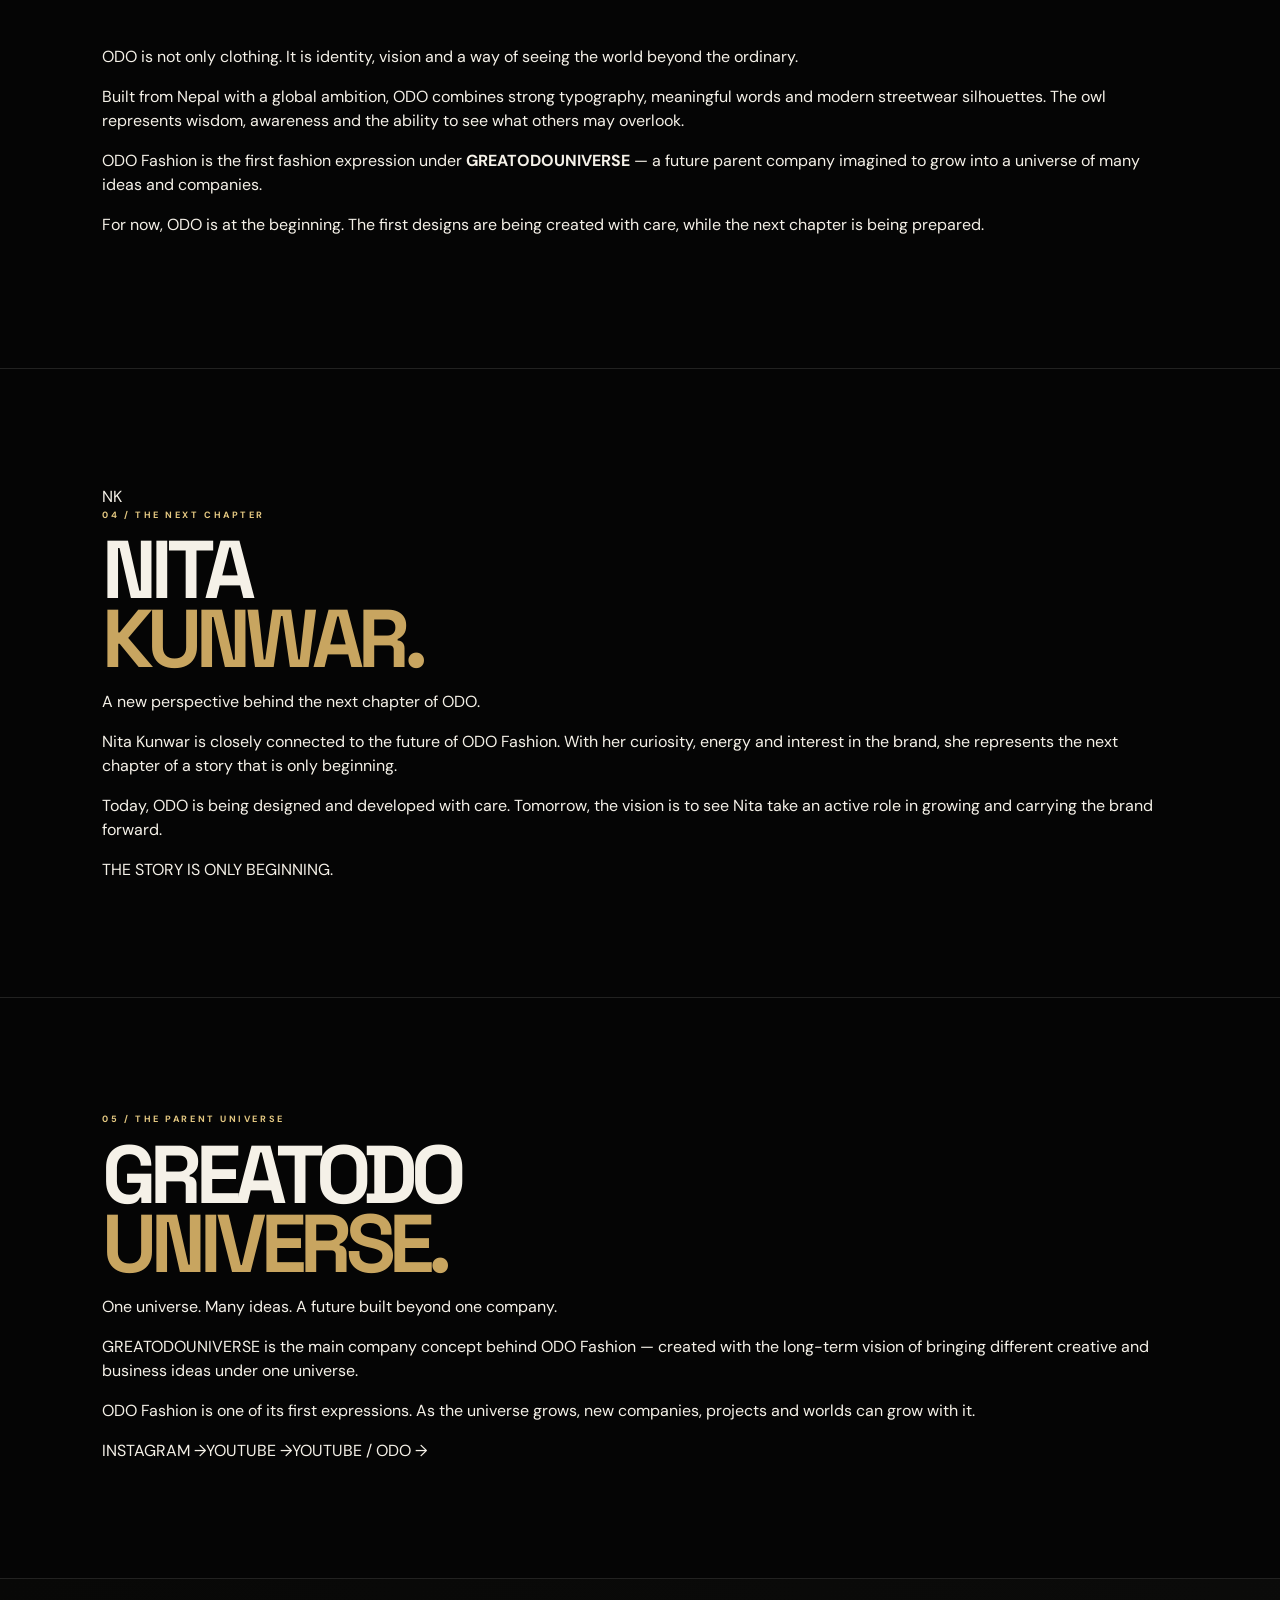
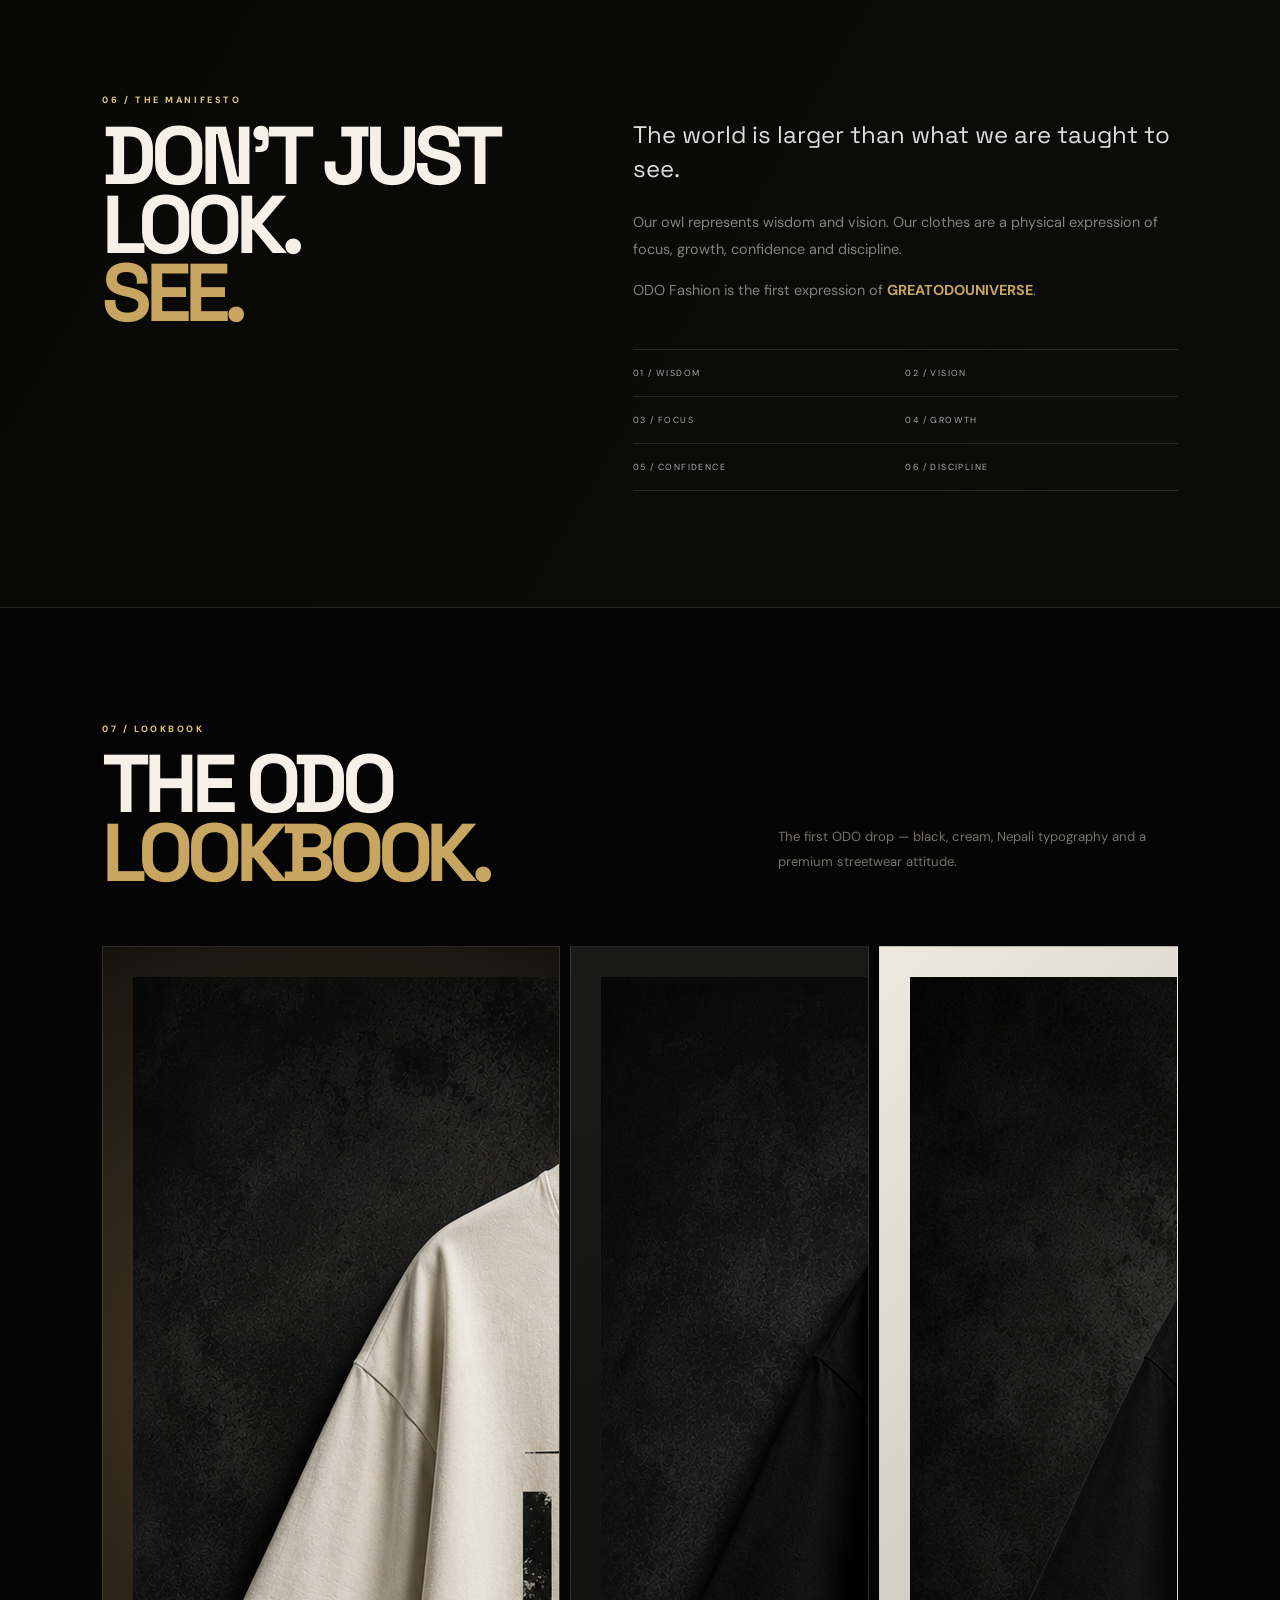
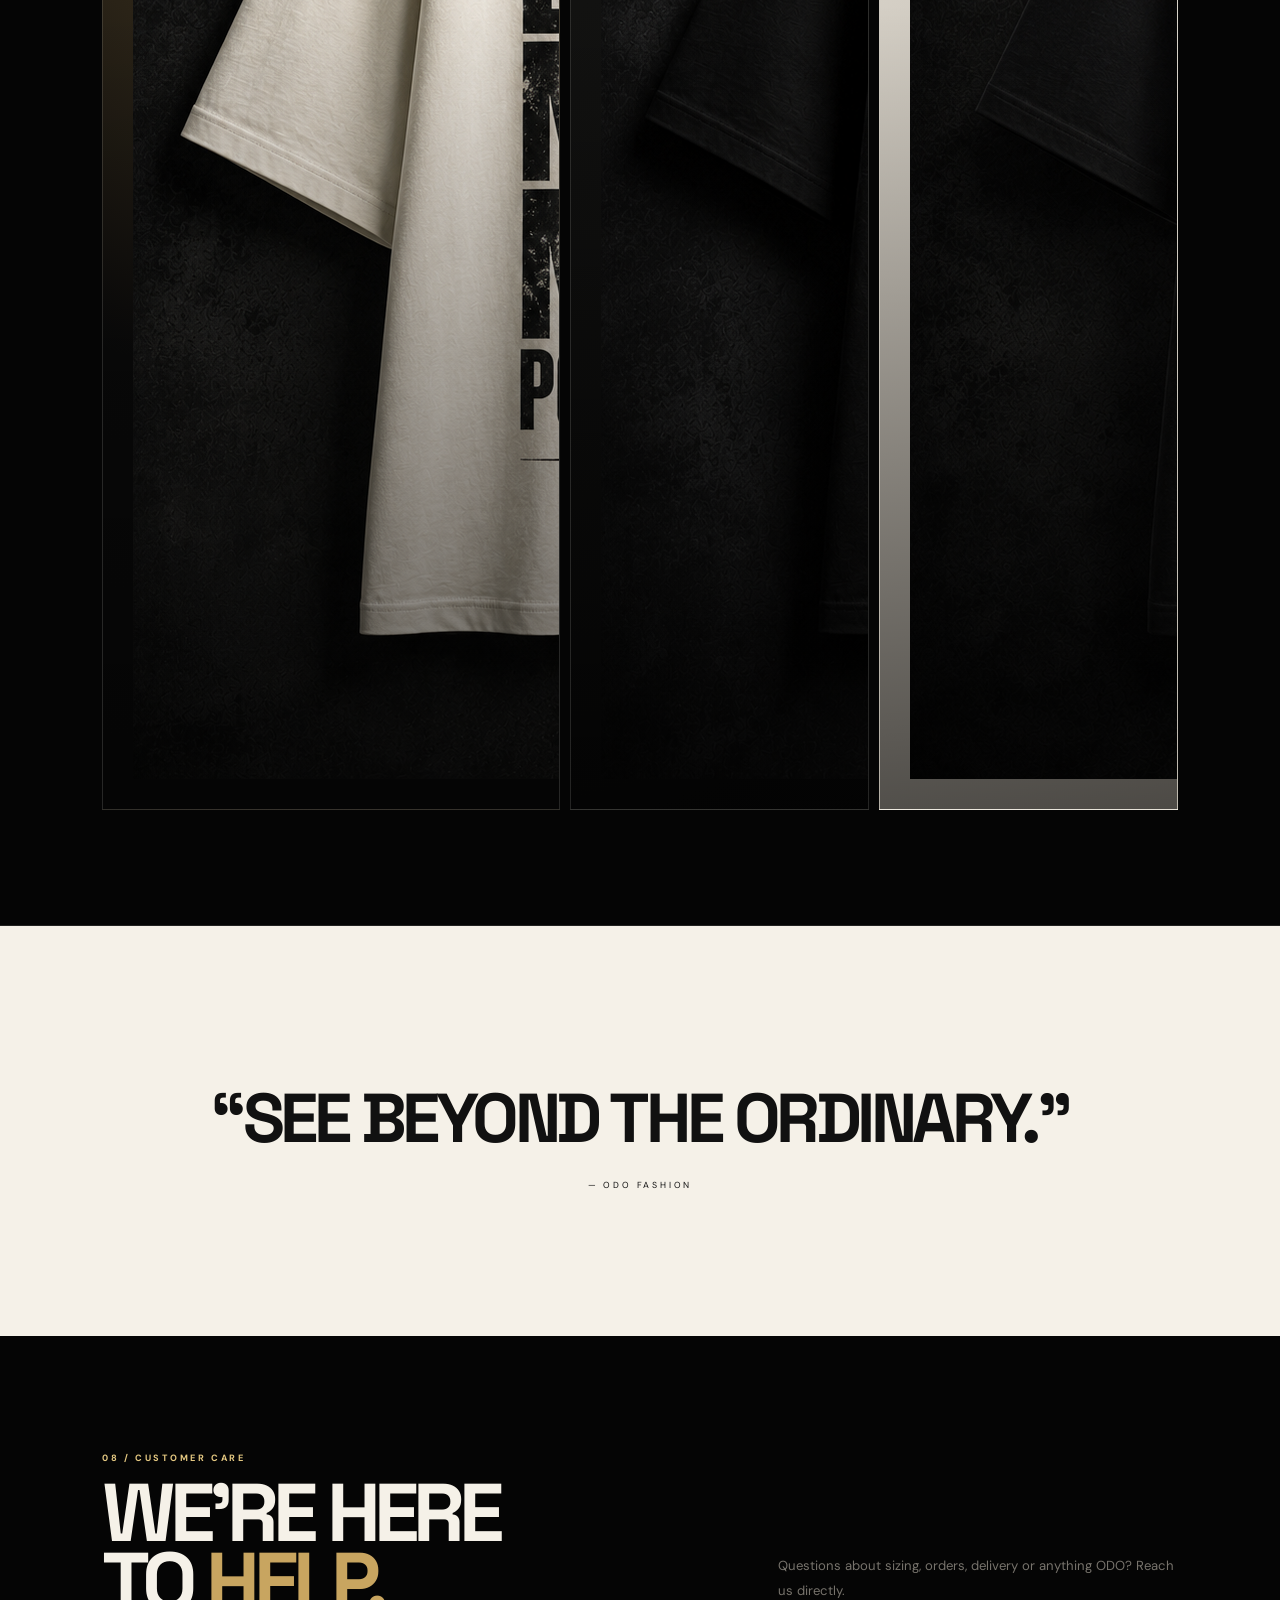
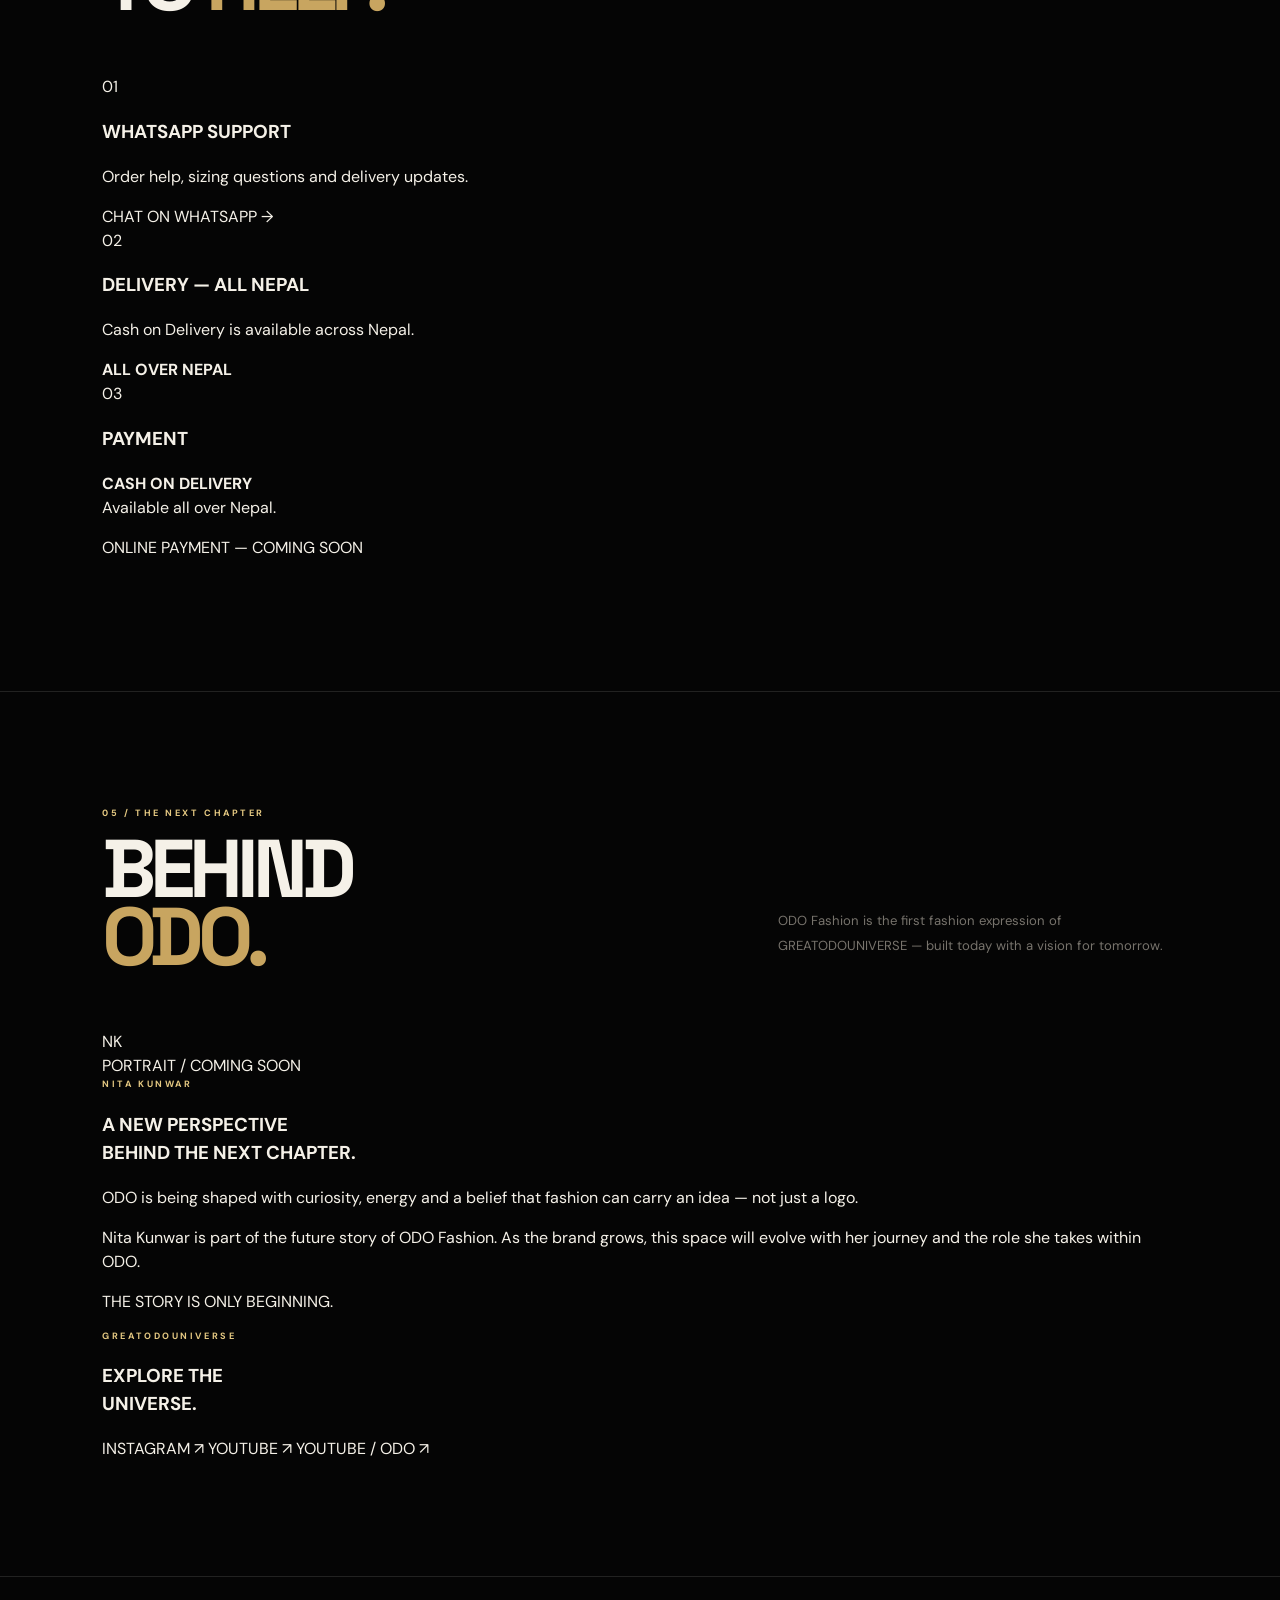
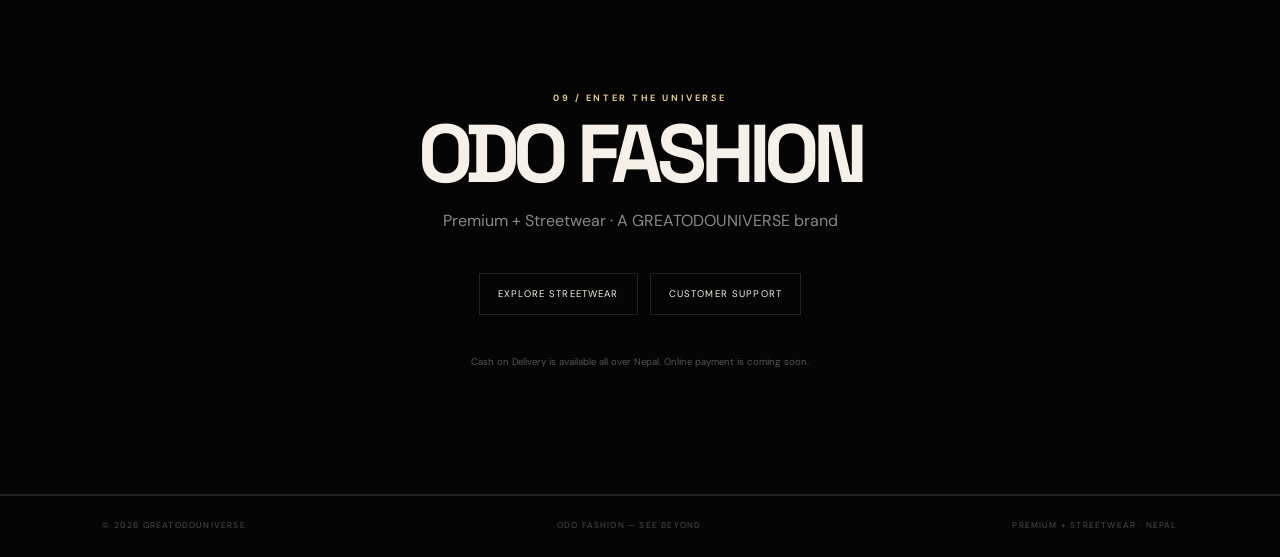
==== commit 81915ed7: "Restore ODO Fashion brand, About, Nita and GREATODOUNIVERSE sections" ====
--- a/index.html
+++ b/index.html
@@ -2,10 +2,9 @@
 <html lang="en">
 <head>
 <meta charset="UTF-8"><meta name="viewport" content="width=device-width,initial-scale=1">
-<meta name="description" content="ODO Fashion — Premium Nepali streetwear by GREATODOUNIVERSE. Shop ODO Fashion T-shirts and hoodies with Cash on Delivery all over Nepal.">
-<meta name="keywords" content="ODO Fashion, ODOFASHION, ODO Fashion Nepal, Nepali streetwear, streetwear Nepal, premium fashion Nepal, GREATODOUNIVERSE">
-<meta name="author" content="ODO Fashion / GREATODOUNIVERSE">
-<meta name="robots" content="index, follow">
+<meta name="description" content="ODO Fashion — Premium Nepali streetwear by GREATODOUNIVERSE. See Beyond.">
+<meta name="keywords" content="ODO Fashion, ODOFASHION, ODO Fashion Nepal, Nepali streetwear, premium streetwear Nepal, GREATODOUNIVERSE">
+<meta name="author" content="ODO Fashion / GREATODOUNIVERSE"><meta name="robots" content="index, follow">
 <link rel="canonical" href="https://odofashion.github.io/ODO-FASHION/">
 <meta property="og:type" content="website"><meta property="og:title" content="ODO Fashion — Premium Nepali Streetwear"><meta property="og:description" content="ODO Fashion — Premium + Streetwear. A GREATODOUNIVERSE brand. See Beyond."><meta property="og:url" content="https://odofashion.github.io/ODO-FASHION/"><meta property="og:image" content="https://odofashion.github.io/ODO-FASHION/assets/odo-logo.png">
 <meta name="twitter:card" content="summary"><meta name="twitter:title" content="ODO Fashion — Premium Nepali Streetwear"><meta name="twitter:description" content="ODO Fashion — Premium + Streetwear by GREATODOUNIVERSE.">
@@ -13,24 +12,28 @@
 <title>ODO Fashion | Premium Nepali Streetwear</title><link rel="stylesheet" href="style.css">
 </head>
 <body>
-<header class="nav"><a class="brand" href="#home"><img class="site-logo" src="assets/odo-logo.png" alt="ODO Fashion owl logo" loading="eager"> ODO</a><nav><a href="#shop">Shop</a><a href="#streetwear">Streetwear</a><a href="#manifesto">Manifesto</a><a href="#lookbook">Lookbook</a><a href="#support">Support</a></nav><button class="cart-link" id="cartOpen">Cart <span id="cartCount">0</span></button></header>
+<header class="nav"><a class="brand" href="#home"><img class="site-logo" src="assets/odo-logo.png" alt="ODO Fashion owl logo"> ODO</a><nav><a href="#shop">Shop</a><a href="#about">About</a><a href="#streetwear">Streetwear</a><a href="#manifesto">Manifesto</a><a href="#lookbook">Lookbook</a><a href="#support">Support</a></nav><button class="cart-link" id="cartOpen">Cart <span id="cartCount">0</span></button></header>
 <main>
-<section id="home" class="hero"><div class="hero-copy"><p class="eyebrow">GREATODOUNIVERSE / ODO FASHION</p><h1>SEE<br><span>BEYOND.</span></h1><p class="hero-lead">Premium streetwear for people who see further, think deeper, and refuse to live inside the ordinary.</p><div class="hero-actions"><a class="button" href="#streetwear">Explore Streetwear</a><a class="quiet-link" href="#manifesto">The philosophy →</a></div></div><div class="hero-symbol"><img class="hero-logo" src="assets/odo-logo.png" alt="ODO Fashion owl logo" loading="eager"><div class="tagline">SEE BEYOND</div></div><div class="scroll-note">SCROLL TO DISCOVER ↓</div></section>
+<section id="home" class="hero"><div class="hero-copy"><p class="eyebrow">GREATODOUNIVERSE / ODO FASHION</p><h1>SEE<br><span>BEYOND.</span></h1><p class="hero-lead">Premium streetwear for people who see further, think deeper, and refuse to live inside the ordinary.</p><div class="hero-actions"><a class="button" href="#streetwear">Explore Streetwear</a><a class="quiet-link" href="#manifesto">The philosophy →</a></div></div><div class="hero-symbol"><img class="hero-logo" src="assets/odo-logo.png" alt="ODO Fashion owl logo"><div class="tagline">SEE BEYOND</div></div><div class="scroll-note">SCROLL TO DISCOVER ↓</div></section>
 <section id="shop" class="section shop"><div class="section-top"><div><p class="eyebrow">01 / SHOP BY CATEGORY</p><h2>THE ODO<br>UNIVERSE.</h2></div><p class="section-intro">Start with Streetwear — bold Nepali typography, oversized silhouettes and the ODO identity.</p></div><div class="category-strip"><a class="category-card active" href="#streetwear"><span>01</span><strong>STREETWEAR</strong><small>TEES · HOODIES · GRAPHICS</small><b>SHOP NOW →</b></a><div class="category-card"><span>02</span><strong>OUTERWEAR</strong><small>JACKETS · LAYERS</small><b>COMING SOON</b></div><div class="category-card"><span>03</span><strong>ACCESSORIES</strong><small>CAPS · BAGS · MORE</small><b>COMING SOON</b></div></div></section>
-<section id="streetwear" class="section streetwear"><div class="section-top"><div><p class="eyebrow">02 / STREETWEAR — FIRST DROP</p><h2>WEAR THE<br><em>VISION.</em></h2></div><p class="section-intro">Choose your size, add pieces to your cart, then send the complete order directly to ODO on WhatsApp.</p></div><div class="products streetwear-products">
-<article class="product reveal"><div class="product-art product-photo-wrap"><img class="product-photo" src="ChatGPT%20Image%20May%2022,%202026,%2004_18_54%20PM%20(1).png" alt="ODO Laija Mero Maya cream T-shirt" loading="lazy"></div><div class="product-meta"><div><p class="product-number">001 / STREETWEAR</p><h3>Laija Mero Maya</h3><p class="price">NPR 2,500</p></div><span class="status">FIRST DROP</span></div><p class="product-desc">Cream oversized tee with distressed black Nepali typography.</p><div class="product-controls"><label>Size <select class="size-select"><option>S</option><option>M</option><option>L</option><option>XL</option><option>XXL</option></select></label><button class="add-btn" data-name="Laija Mero Maya T-Shirt">ADD TO CART</button></div></article>
-<article class="product reveal"><div class="product-art product-photo-wrap"><img class="product-photo" src="ChatGPT%20Image%20May%2022,%202026,%2004_18_57%20PM%20(2).png" alt="ODO Sapana Energy black T-shirt" loading="lazy"></div><div class="product-meta"><div><p class="product-number">002 / STREETWEAR</p><h3>Sapana Energy</h3><p class="price">NPR 2,500</p></div><span class="status">FIRST DROP</span></div><p class="product-desc">Black oversized tee built around ambition, energy and dreams.</p><div class="product-controls"><label>Size <select class="size-select"><option>S</option><option>M</option><option>L</option><option>XL</option><option>XXL</option></select></label><button class="add-btn" data-name="Sapana Energy T-Shirt">ADD TO CART</button></div></article>
-<article class="product reveal"><div class="product-art product-photo-wrap"><img class="product-photo" src="ChatGPT%20Image%20May%2022,%202026,%2004_18_58%20PM%20(3).png" alt="ODO Kathmandu black T-shirt" loading="lazy"></div><div class="product-meta"><div><p class="product-number">003 / STREETWEAR</p><h3>Kathmandu</h3><p class="price">NPR 2,500</p></div><span class="status">FIRST DROP</span></div><p class="product-desc">A raw Kathmandu statement in heavyweight street typography.</p><div class="product-controls"><label>Size <select class="size-select"><option>S</option><option>M</option><option>L</option><option>XL</option><option>XXL</option></select></label><button class="add-btn" data-name="Kathmandu T-Shirt">ADD TO CART</button></div></article>
-<article class="product reveal"><div class="product-art product-photo-wrap"><img class="product-photo" src="ChatGPT%20Image%20May%2022,%202026,%2004_18_59%20PM%20(5).png" alt="ODO Zero to Hero cream hoodie" loading="lazy"></div><div class="product-meta"><div><p class="product-number">004 / STREETWEAR</p><h3>Zero to Hero Hoodie</h3><p class="price">NPR 2,500</p></div><span class="status">FIRST DROP</span></div><p class="product-desc">Cream hoodie with a minimal chest mark and bold back message.</p><div class="product-controls"><label>Size <select class="size-select"><option>S</option><option>M</option><option>L</option><option>XL</option><option>XXL</option></select></label><button class="add-btn" data-name="Zero to Hero Hoodie">ADD TO CART</button></div></article>
-<article class="product reveal"><div class="product-art product-photo-wrap"><img class="product-photo" src="ChatGPT%20Image%20May%2022,%202026,%2004_19_00%20PM%20(6).png" alt="ODO Budi Aajhai black T-shirt" loading="lazy"></div><div class="product-meta"><div><p class="product-number">005 / STREETWEAR</p><h3>Budi Aajhai</h3><p class="price">NPR 2,500</p></div><span class="status">FIRST DROP</span></div><p class="product-desc">Black graphic tee with a raw, playful Nepali statement.</p><div class="product-controls"><label>Size <select class="size-select"><option>S</option><option>M</option><option>L</option><option>XL</option><option>XXL</option></select></label><button class="add-btn" data-name="Budi Aajhai T-Shirt">ADD TO CART</button></div></article>
+<section id="streetwear" class="section streetwear"><div class="section-top"><div><p class="eyebrow">02 / STREETWEAR — FIRST DROP</p><h2>WEAR THE<br><em>VISION.</em></h2></div><p class="section-intro">Every first-drop piece is NPR 2,500. Choose your size and add it to your cart.</p></div><div class="products streetwear-products">
+<article class="product reveal"><div class="product-art product-photo-wrap"><img class="product-photo" src="ChatGPT%20Image%20May%2022,%202026,%2004_18_54%20PM%20(1).png" alt="ODO Laija Mero Maya T-shirt"></div><div class="product-meta"><div><p class="product-number">001 / STREETWEAR</p><h3>Laija Mero Maya</h3><p class="price">NPR 2,500</p></div><span class="status">FIRST DROP</span></div><p class="product-desc">Cream oversized tee with distressed black Nepali typography.</p><div class="product-controls"><label>Size <select class="size-select"><option>S</option><option>M</option><option>L</option><option>XL</option><option>XXL</option></select></label><button class="add-btn" data-name="Laija Mero Maya T-Shirt">ADD TO CART</button></div></article>
+<article class="product reveal"><div class="product-art product-photo-wrap"><img class="product-photo" src="ChatGPT%20Image%20May%2022,%202026,%2004_18_57%20PM%20(2).png" alt="ODO Sapana Energy T-shirt"></div><div class="product-meta"><div><p class="product-number">002 / STREETWEAR</p><h3>Sapana Energy</h3><p class="price">NPR 2,500</p></div><span class="status">FIRST DROP</span></div><p class="product-desc">Black oversized tee built around ambition, energy and dreams.</p><div class="product-controls"><label>Size <select class="size-select"><option>S</option><option>M</option><option>L</option><option>XL</option><option>XXL</option></select></label><button class="add-btn" data-name="Sapana Energy T-Shirt">ADD TO CART</button></div></article>
+<article class="product reveal"><div class="product-art product-photo-wrap"><img class="product-photo" src="ChatGPT%20Image%20May%2022,%202026,%2004_18_58%20PM%20(3).png" alt="ODO Kathmandu T-shirt"></div><div class="product-meta"><div><p class="product-number">003 / STREETWEAR</p><h3>Kathmandu</h3><p class="price">NPR 2,500</p></div><span class="status">FIRST DROP</span></div><p class="product-desc">A raw Kathmandu statement in heavyweight street typography.</p><div class="product-controls"><label>Size <select class="size-select"><option>S</option><option>M</option><option>L</option><option>XL</option><option>XXL</option></select></label><button class="add-btn" data-name="Kathmandu T-Shirt">ADD TO CART</button></div></article>
+<article class="product reveal"><div class="product-art product-photo-wrap"><img class="product-photo" src="ChatGPT%20Image%20May%2022,%202026,%2004_18_59%20PM%20(5).png" alt="ODO Zero to Hero Hoodie"></div><div class="product-meta"><div><p class="product-number">004 / STREETWEAR</p><h3>Zero to Hero Hoodie</h3><p class="price">NPR 2,500</p></div><span class="status">FIRST DROP</span></div><p class="product-desc">Cream hoodie with a minimal chest mark and bold back message.</p><div class="product-controls"><label>Size <select class="size-select"><option>S</option><option>M</option><option>L</option><option>XL</option><option>XXL</option></select></label><button class="add-btn" data-name="Zero to Hero Hoodie">ADD TO CART</button></div></article>
+<article class="product reveal"><div class="product-art product-photo-wrap"><img class="product-photo" src="ChatGPT%20Image%20May%2022,%202026,%2004_19_00%20PM%20(6).png" alt="ODO Budi Aajhai T-shirt"></div><div class="product-meta"><div><p class="product-number">005 / STREETWEAR</p><h3>Budi Aajhai</h3><p class="price">NPR 2,500</p></div><span class="status">FIRST DROP</span></div><p class="product-desc">Black graphic tee with a raw, playful Nepali statement.</p><div class="product-controls"><label>Size <select class="size-select"><option>S</option><option>M</option><option>L</option><option>XL</option><option>XXL</option></select></label><button class="add-btn" data-name="Budi Aajhai T-Shirt">ADD TO CART</button></div></article>
 </div></section>
-<section id="manifesto" class="manifesto section"><div class="manifesto-title"><p class="eyebrow">03 / THE MANIFESTO</p><h2>DON'T JUST<br>LOOK.<br><em>SEE.</em></h2></div><div class="manifesto-copy"><p class="large">ODO began with a simple idea: the world is larger than what we are taught to see.</p><p>Our owl represents wisdom and vision. Our clothes are a physical expression of focus, growth, confidence and discipline.</p><p>ODO Fashion is the first expression of <strong>GREATODOUNIVERSE</strong>.</p><div class="values"><span>01 / WISDOM</span><span>02 / VISION</span><span>03 / FOCUS</span><span>04 / GROWTH</span><span>05 / CONFIDENCE</span><span>06 / DISCIPLINE</span></div></div></section>
-<section id="lookbook" class="section lookbook"><div class="section-top"><div><p class="eyebrow">04 / LOOKBOOK</p><h2>THE ODO<br><em>LOOKBOOK.</em></h2></div><p class="section-intro">A visual campaign wall for the first ODO drop — the actual pieces, the Nepali typography and the black-and-cream identity.</p></div><div class="look-grid"><div class="look-card look-one"><img src="ChatGPT%20Image%20May%2022,%202026,%2004_18_54%20PM%20(1).png" alt="ODO Laija Mero Maya lookbook" loading="lazy" style="position:absolute;inset:0;width:100%;height:100%;object-fit:cover;filter:grayscale(.35) contrast(1.08);opacity:.82"><span>LAIJA<br>MERO MAYA</span></div><div class="look-card look-two"><img src="ChatGPT%20Image%20May%2022,%202026,%2004_18_57%20PM%20(2).png" alt="ODO Sapana Energy lookbook" loading="lazy" style="position:absolute;inset:0;width:100%;height:100%;object-fit:cover;filter:grayscale(.25) contrast(1.08);opacity:.82"><span>SAPANA<br>ENERGY</span></div><div class="look-card look-three"><img src="ChatGPT%20Image%20May%2022,%202026,%2004_18_58%20PM%20(3).png" alt="ODO Kathmandu lookbook" loading="lazy" style="position:absolute;inset:0;width:100%;height:100%;object-fit:cover;filter:grayscale(.3) contrast(1.08);opacity:.82"><span>KATHMANDU<br>LE MALAI</span></div></div></section>
+<section id="about" class="section about"><div class="section-top"><div><p class="eyebrow">03 / ABOUT ODO</p><h2>BUILT TO<br><em>SEE BEYOND.</em></h2></div><p class="section-intro">ODO Fashion is a premium + streetwear expression of a larger idea.</p></div><div class="about-grid"><div><p class="large">ODO is not only clothing. It is identity, vision and a way of seeing the world beyond the ordinary.</p><p>Built from Nepal with a global ambition, ODO combines strong typography, meaningful words and modern streetwear silhouettes. The owl represents wisdom, awareness and the ability to see what others may overlook.</p></div><div><p>ODO Fashion is the first fashion expression under <strong>GREATODOUNIVERSE</strong> — a future parent company imagined to grow into a universe of many ideas and companies.</p><p>For now, ODO is at the beginning. The first designs are being created with care, while the next chapter is being prepared.</p></div></div></section>
+<section id="nita" class="section nita"><div class="nita-visual"><div class="nita-placeholder">NK</div></div><div class="nita-copy"><p class="eyebrow">04 / THE NEXT CHAPTER</p><h2>NITA<br><em>KUNWAR.</em></h2><p class="large">A new perspective behind the next chapter of ODO.</p><p>Nita Kunwar is closely connected to the future of ODO Fashion. With her curiosity, energy and interest in the brand, she represents the next chapter of a story that is only beginning.</p><p>Today, ODO is being designed and developed with care. Tomorrow, the vision is to see Nita take an active role in growing and carrying the brand forward.</p><span class="nita-note">THE STORY IS ONLY BEGINNING.</span></div></section>
+<section id="greatodouniverse" class="section universe"><div class="universe-copy"><p class="eyebrow">05 / THE PARENT UNIVERSE</p><h2>GREATODO<br><em>UNIVERSE.</em></h2><p class="large">One universe. Many ideas. A future built beyond one company.</p><p>GREATODOUNIVERSE is the main company concept behind ODO Fashion — created with the long-term vision of bringing different creative and business ideas under one universe.</p><p>ODO Fashion is one of its first expressions. As the universe grows, new companies, projects and worlds can grow with it.</p><div class="universe-links"><a href="https://www.instagram.com/greatodouniverse/" target="_blank" rel="noopener">INSTAGRAM →</a><a href="https://www.youtube.com/@GreatODOUniverse" target="_blank" rel="noopener">YOUTUBE →</a><a href="https://www.youtube.com/@omsondeoson" target="_blank" rel="noopener">YOUTUBE / ODO →</a></div></div></section>
+<section id="manifesto" class="manifesto section"><div class="manifesto-title"><p class="eyebrow">06 / THE MANIFESTO</p><h2>DON'T JUST<br>LOOK.<br><em>SEE.</em></h2></div><div class="manifesto-copy"><p class="large">The world is larger than what we are taught to see.</p><p>Our owl represents wisdom and vision. Our clothes are a physical expression of focus, growth, confidence and discipline.</p><p>ODO Fashion is the first expression of <strong>GREATODOUNIVERSE</strong>.</p><div class="values"><span>01 / WISDOM</span><span>02 / VISION</span><span>03 / FOCUS</span><span>04 / GROWTH</span><span>05 / CONFIDENCE</span><span>06 / DISCIPLINE</span></div></div></section>
+<section id="lookbook" class="section lookbook"><div class="section-top"><div><p class="eyebrow">07 / LOOKBOOK</p><h2>THE ODO<br><em>LOOKBOOK.</em></h2></div><p class="section-intro">The first ODO drop — black, cream, Nepali typography and a premium streetwear attitude.</p></div><div class="look-grid"><div class="look-card look-one"><img src="ChatGPT%20Image%20May%2022,%202026,%2004_18_54%20PM%20(1).png" alt="Laija Mero Maya" loading="lazy"><span>LAIJA<br>MERO MAYA</span></div><div class="look-card look-two"><img src="ChatGPT%20Image%20May%2022,%202026,%2004_18_57%20PM%20(2).png" alt="Sapana Energy" loading="lazy"><span>SAPANA<br>ENERGY</span></div><div class="look-card look-three"><img src="ChatGPT%20Image%20May%2022,%202026,%2004_18_58%20PM%20(3).png" alt="Kathmandu" loading="lazy"><span>KATHMANDU</span></div></div></section>
 <section class="statement"><p>“SEE BEYOND THE ORDINARY.”</p><span>— ODO FASHION</span></section>
-<section id="support" class="section support"><div class="section-top"><div><p class="eyebrow">05 / CUSTOMER CARE</p><h2>WE'RE HERE<br>TO <em>HELP.</em></h2></div><p class="section-intro">Questions about sizing, orders, delivery or anything ODO? Reach us directly and we'll help.</p></div><div class="support-grid"><div class="support-card"><span class="support-icon">01</span><h3>WHATSAPP SUPPORT</h3><p>Talk directly with ODO for order help, sizing questions and delivery updates.</p><a class="support-button" href="https://wa.me/9779845319200?text=Hi%20ODO%20Fashion!%20I%20need%20customer%20support." target="_blank" rel="noopener">CHAT ON WHATSAPP →</a></div><div class="support-card"><span class="support-icon">02</span><h3>DELIVERY — ALL NEPAL</h3><p>We offer Cash on Delivery across Nepal. Delivery details are confirmed with you after your order.</p><strong>ALL OVER NEPAL</strong></div><div class="support-card"><span class="support-icon">03</span><h3>PAYMENT</h3><p><strong>CASH ON DELIVERY</strong><br>Available all over Nepal.</p><p class="coming">ONLINE PAYMENT — COMING SOON</p></div></div></section>
-<section id="contact" class="contact section"><p class="eyebrow">06 / ENTER THE UNIVERSE</p><h2>ODO FASHION</h2><p>Premium + Streetwear · A GREATODOUNIVERSE brand</p><div class="contact-links"><a href="#streetwear">Explore Streetwear</a><a href="#support">Customer Support</a></div><p class="small-note">Cash on Delivery is available all over Nepal. Online payment is coming soon.</p></section>
+<section id="support" class="section support"><div class="section-top"><div><p class="eyebrow">08 / CUSTOMER CARE</p><h2>WE'RE HERE<br>TO <em>HELP.</em></h2></div><p class="section-intro">Questions about sizing, orders, delivery or anything ODO? Reach us directly.</p></div><div class="support-grid"><div class="support-card"><span class="support-icon">01</span><h3>WHATSAPP SUPPORT</h3><p>Order help, sizing questions and delivery updates.</p><a class="support-button" href="https://wa.me/9779845319200?text=Hi%20ODO%20Fashion!%20I%20need%20customer%20support." target="_blank" rel="noopener">CHAT ON WHATSAPP →</a></div><div class="support-card"><span class="support-icon">02</span><h3>DELIVERY — ALL NEPAL</h3><p>Cash on Delivery is available across Nepal.</p><strong>ALL OVER NEPAL</strong></div><div class="support-card"><span class="support-icon">03</span><h3>PAYMENT</h3><p><strong>CASH ON DELIVERY</strong><br>Available all over Nepal.</p><p class="coming">ONLINE PAYMENT — COMING SOON</p></div></div></section>
+<section id="contact" class="contact section"><p class="eyebrow">09 / ENTER THE UNIVERSE</p><h2>ODO FASHION</h2><p>Premium + Streetwear · A GREATODOUNIVERSE brand</p><div class="contact-links"><a href="#streetwear">Explore Streetwear</a><a href="#support">Customer Support</a></div><p class="small-note">Cash on Delivery is available all over Nepal. Online payment is coming soon.</p></section>
 </main>
-<aside class="cart-panel" id="cartPanel" aria-hidden="true"><div class="cart-head"><div><p class="eyebrow">YOUR ORDER</p><h2>CART</h2></div><button id="cartClose" class="close-btn">×</button></div><div id="cartItems" class="cart-items"><p class="empty-cart">Your cart is empty.</p></div><div class="cart-footer"><div class="total-row"><span>TOTAL</span><strong id="cartTotal">NPR 0</strong></div><button id="whatsappOrder" class="checkout-btn">ORDER ON WHATSAPP</button><p class="cart-note">Select your size before adding a product. Cash on Delivery is available all over Nepal.</p></div></aside><div class="cart-overlay" id="cartOverlay"></div>
-<div class="checkout-modal" id="checkoutModal" aria-hidden="true"><div class="checkout-card"><button class="close-btn" id="checkoutClose" type="button">×</button><p class="eyebrow">FINAL STEP</p><h2>DELIVERY<br>DETAILS.</h2><p class="checkout-intro">Enter your details and we’ll prepare your WhatsApp order.</p><form id="checkoutForm"><label>Full name<input id="customerName" name="name" type="text" autocomplete="name" required placeholder="Your full name"></label><label>Phone number<input id="customerPhone" name="phone" type="tel" autocomplete="tel" required placeholder="98XXXXXXXX"></label><label>Delivery address<textarea id="customerAddress" name="address" autocomplete="street-address" required placeholder="Tole, street, city..."></textarea></label><label>Delivery location<select id="customerLocation" name="location" required><option value="">Select location</option><option>Kathmandu Valley</option><option>Pokhara</option><option>Other Nepal</option></select></label><button class="checkout-submit" type="submit">CONTINUE TO WHATSAPP →</button></form><p class="cart-note">Cash on Delivery is available all over Nepal. Online payment is coming soon.</p></div></div>
+<aside class="cart-panel" id="cartPanel" aria-hidden="true"><div class="cart-head"><div><p class="eyebrow">YOUR ORDER</p><h2>CART</h2></div><button id="cartClose" class="close-btn">×</button></div><div id="cartItems" class="cart-items"><p class="empty-cart">Your cart is empty.</p></div><div class="cart-footer"><div class="total-row"><span>TOTAL</span><strong id="cartTotal">NPR 0</strong></div><button id="whatsappOrder" class="checkout-btn">ORDER ON WHATSAPP</button><p class="cart-note">All first-drop pieces are NPR 2,500. Cash on Delivery all over Nepal.</p></div></aside><div class="cart-overlay" id="cartOverlay"></div>
+<div class="checkout-modal" id="checkoutModal" aria-hidden="true"><div class="checkout-card"><button class="close-btn" id="checkoutClose" type="button">×</button><p class="eyebrow">FINAL STEP</p><h2>DELIVERY<br>DETAILS.</h2><p class="checkout-intro">Enter your details and we’ll prepare your WhatsApp order.</p><form id="checkoutForm"><label>Full name<input id="customerName" name="name" type="text" required placeholder="Your full name"></label><label>Phone number<input id="customerPhone" name="phone" type="tel" required placeholder="98XXXXXXXX"></label><label>Delivery address<textarea id="customerAddress" name="address" required placeholder="Tole, street, city..."></textarea></label><label>Delivery location<select id="customerLocation" name="location" required><option value="">Select location</option><option>Kathmandu Valley</option><option>Pokhara</option><option>Other Nepal</option></select></label><button class="checkout-submit" type="submit">CONTINUE TO WHATSAPP →</button></form><p class="cart-note">Cash on Delivery is available all over Nepal. Online payment is coming soon.</p></div></div>
 <footer><span>© 2026 GREATODOUNIVERSE</span><span>ODO FASHION — SEE BEYOND</span><span>PREMIUM + STREETWEAR · NEPAL</span></footer>
+<script src="script.js"></script>
 </body></html>
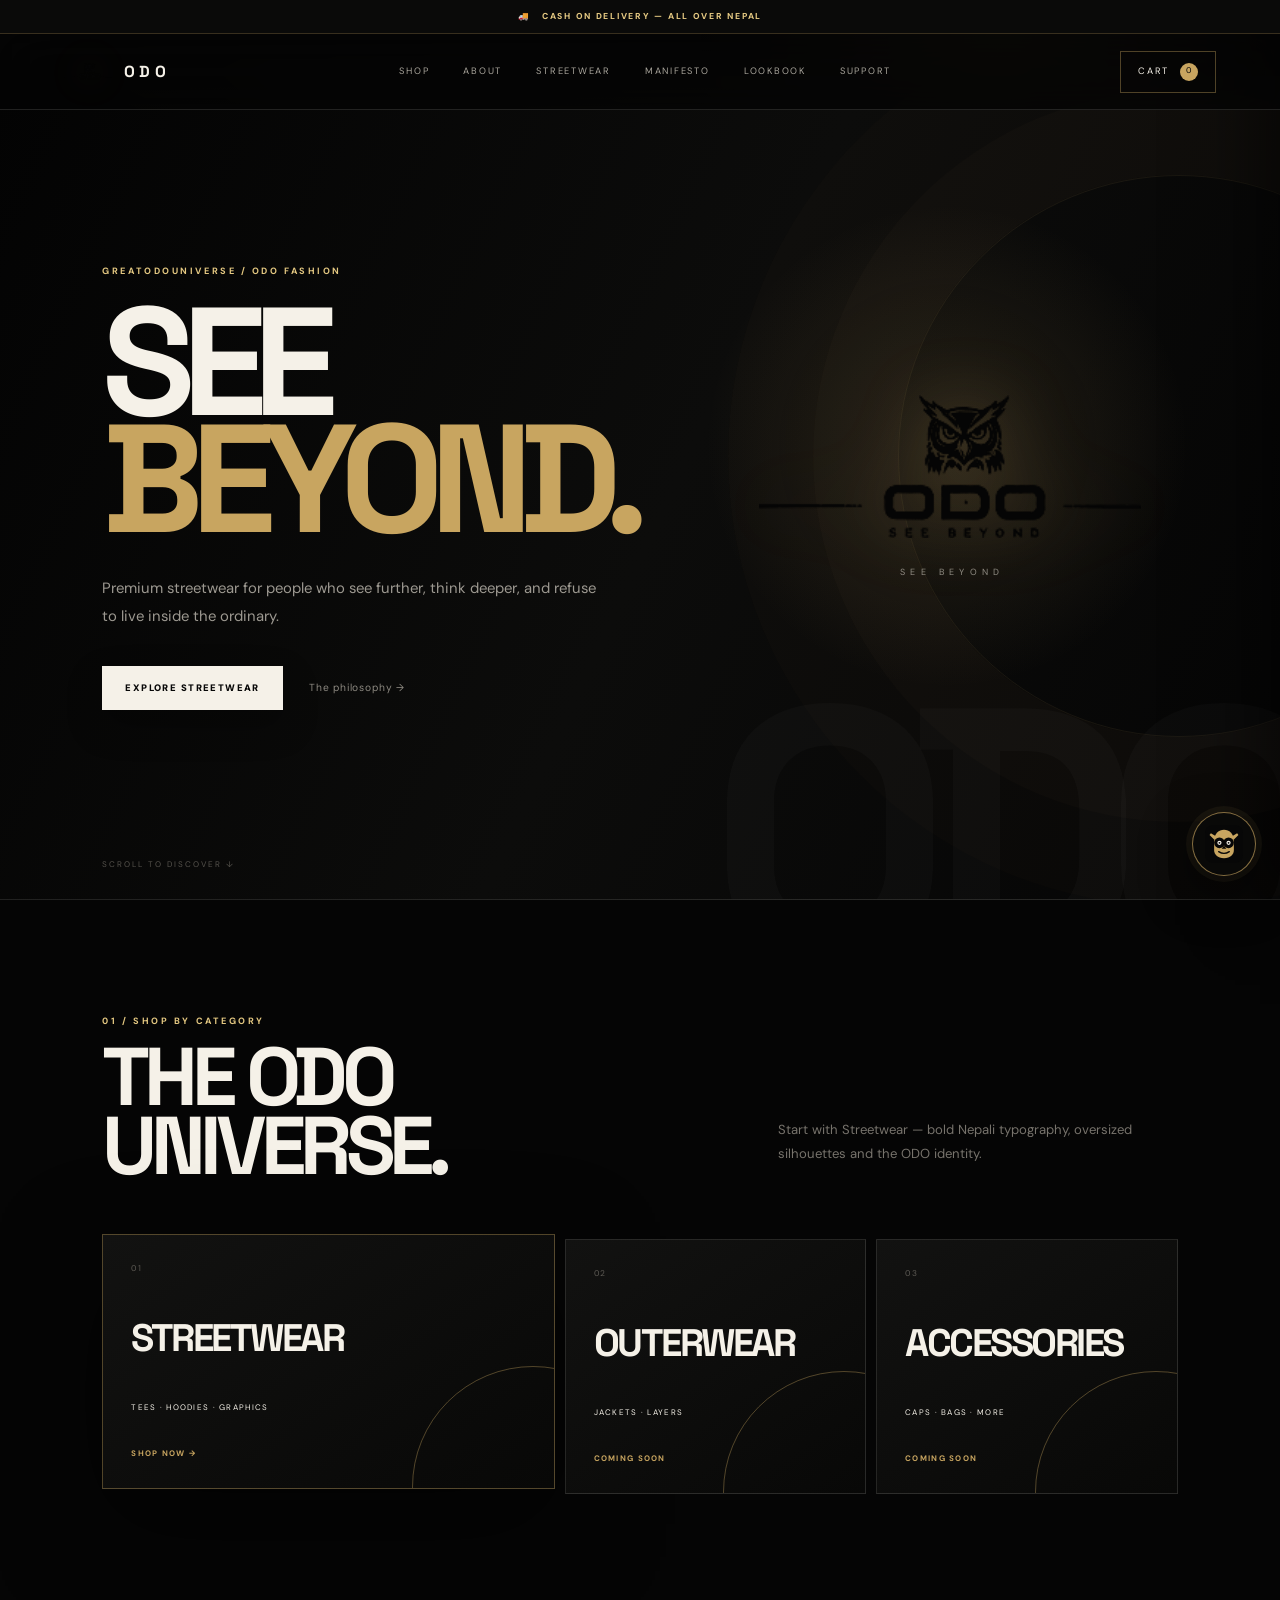
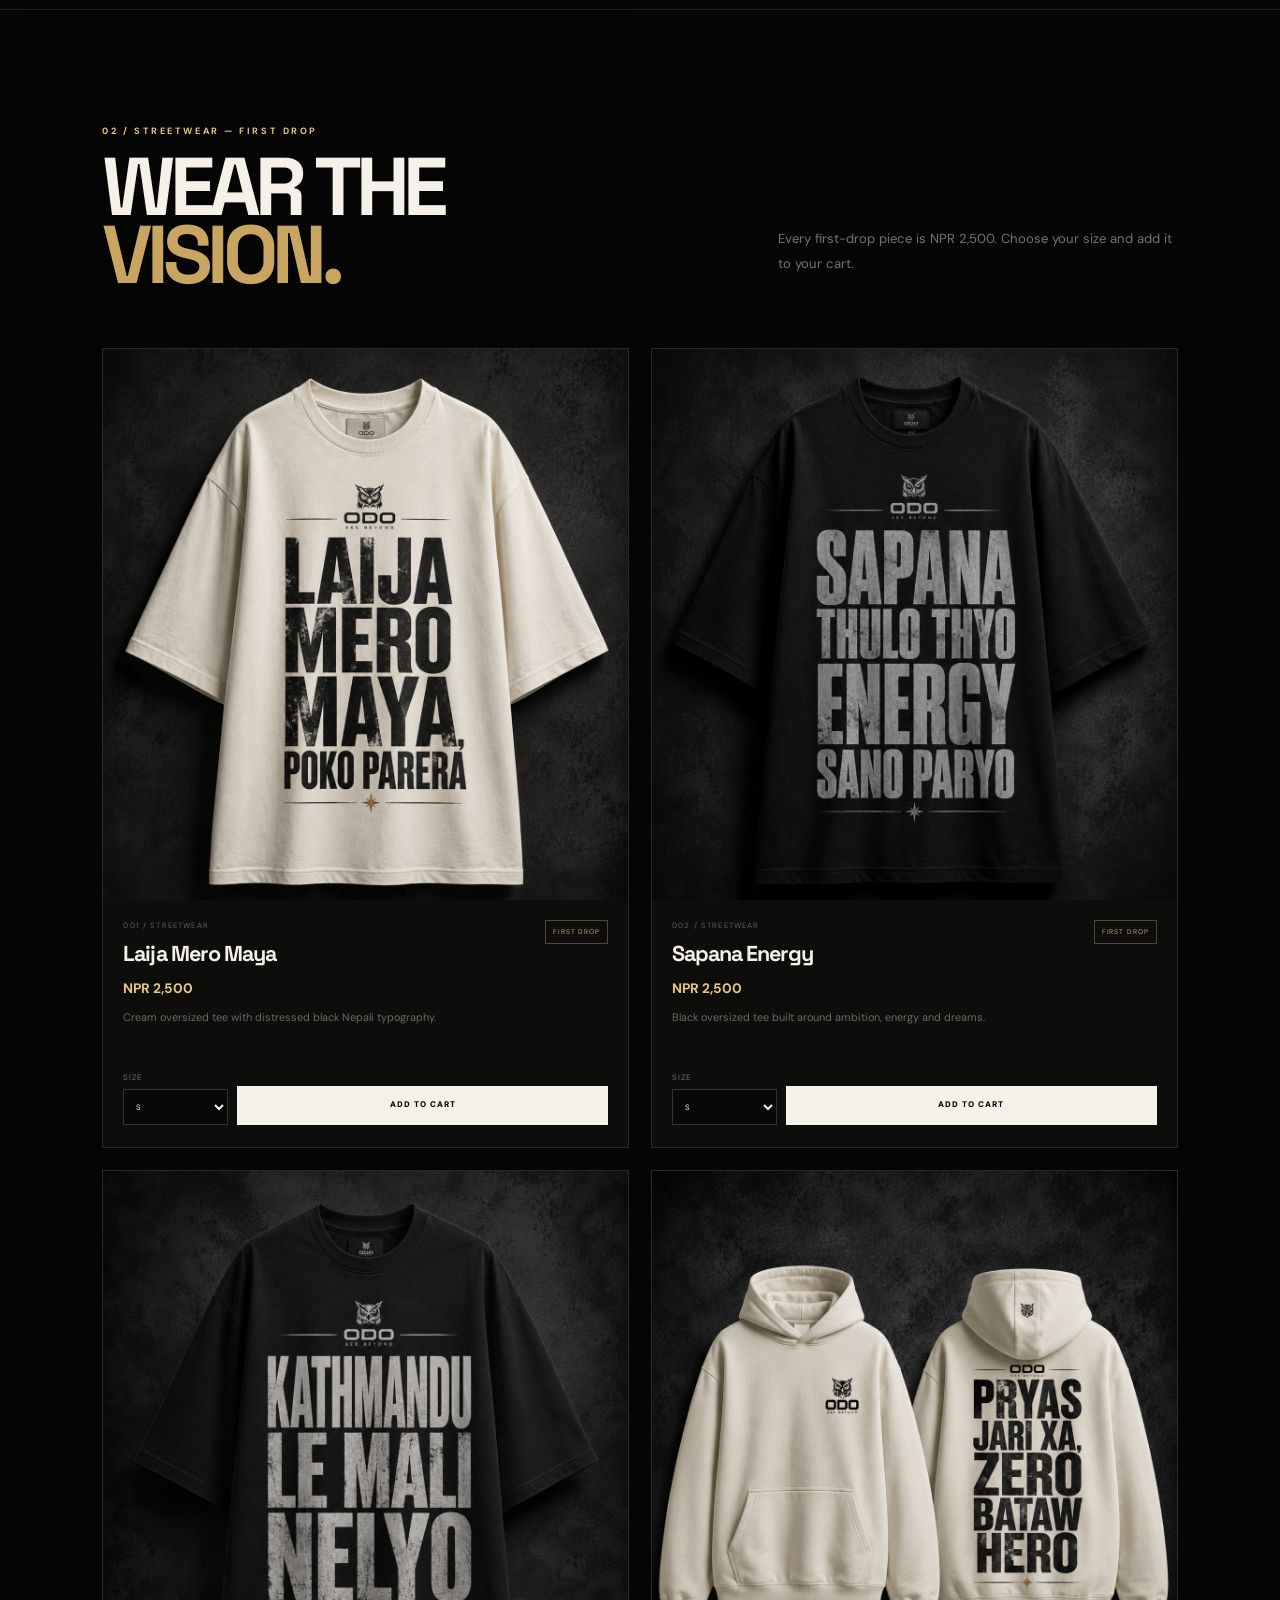
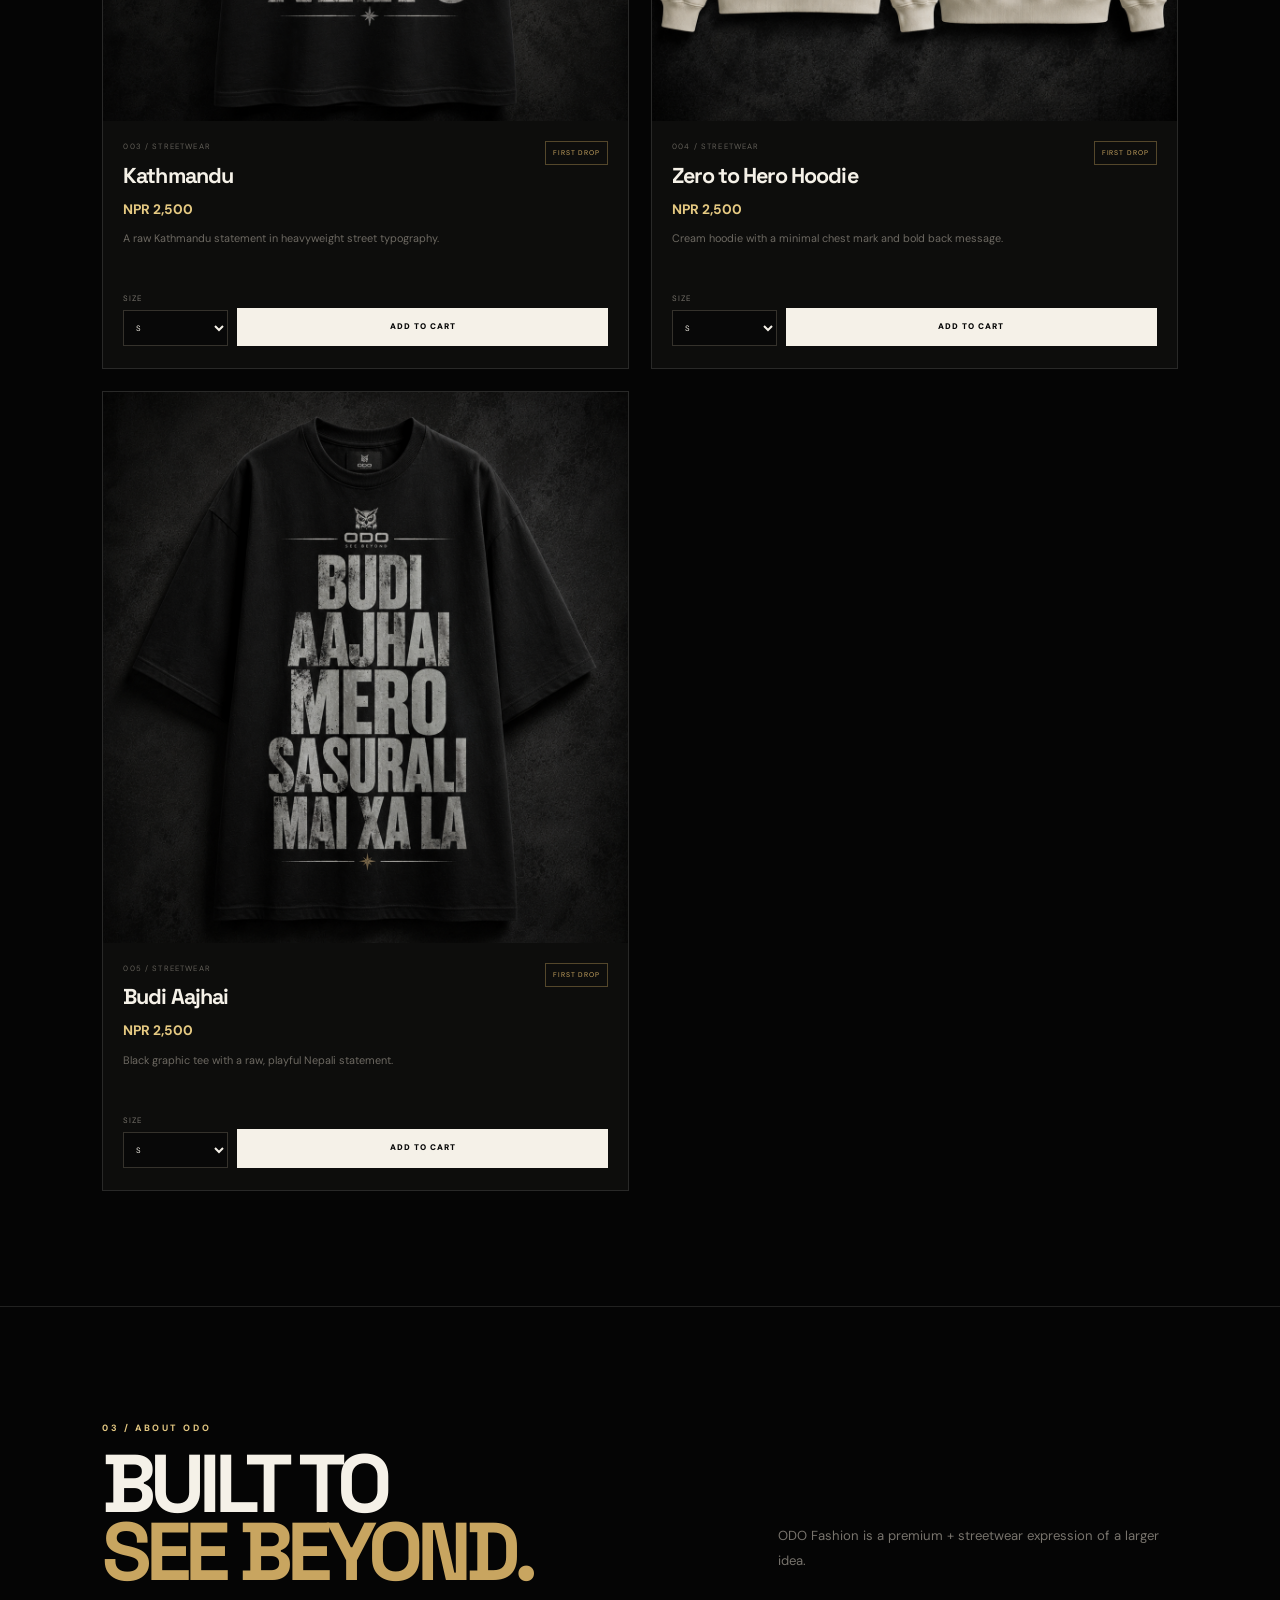
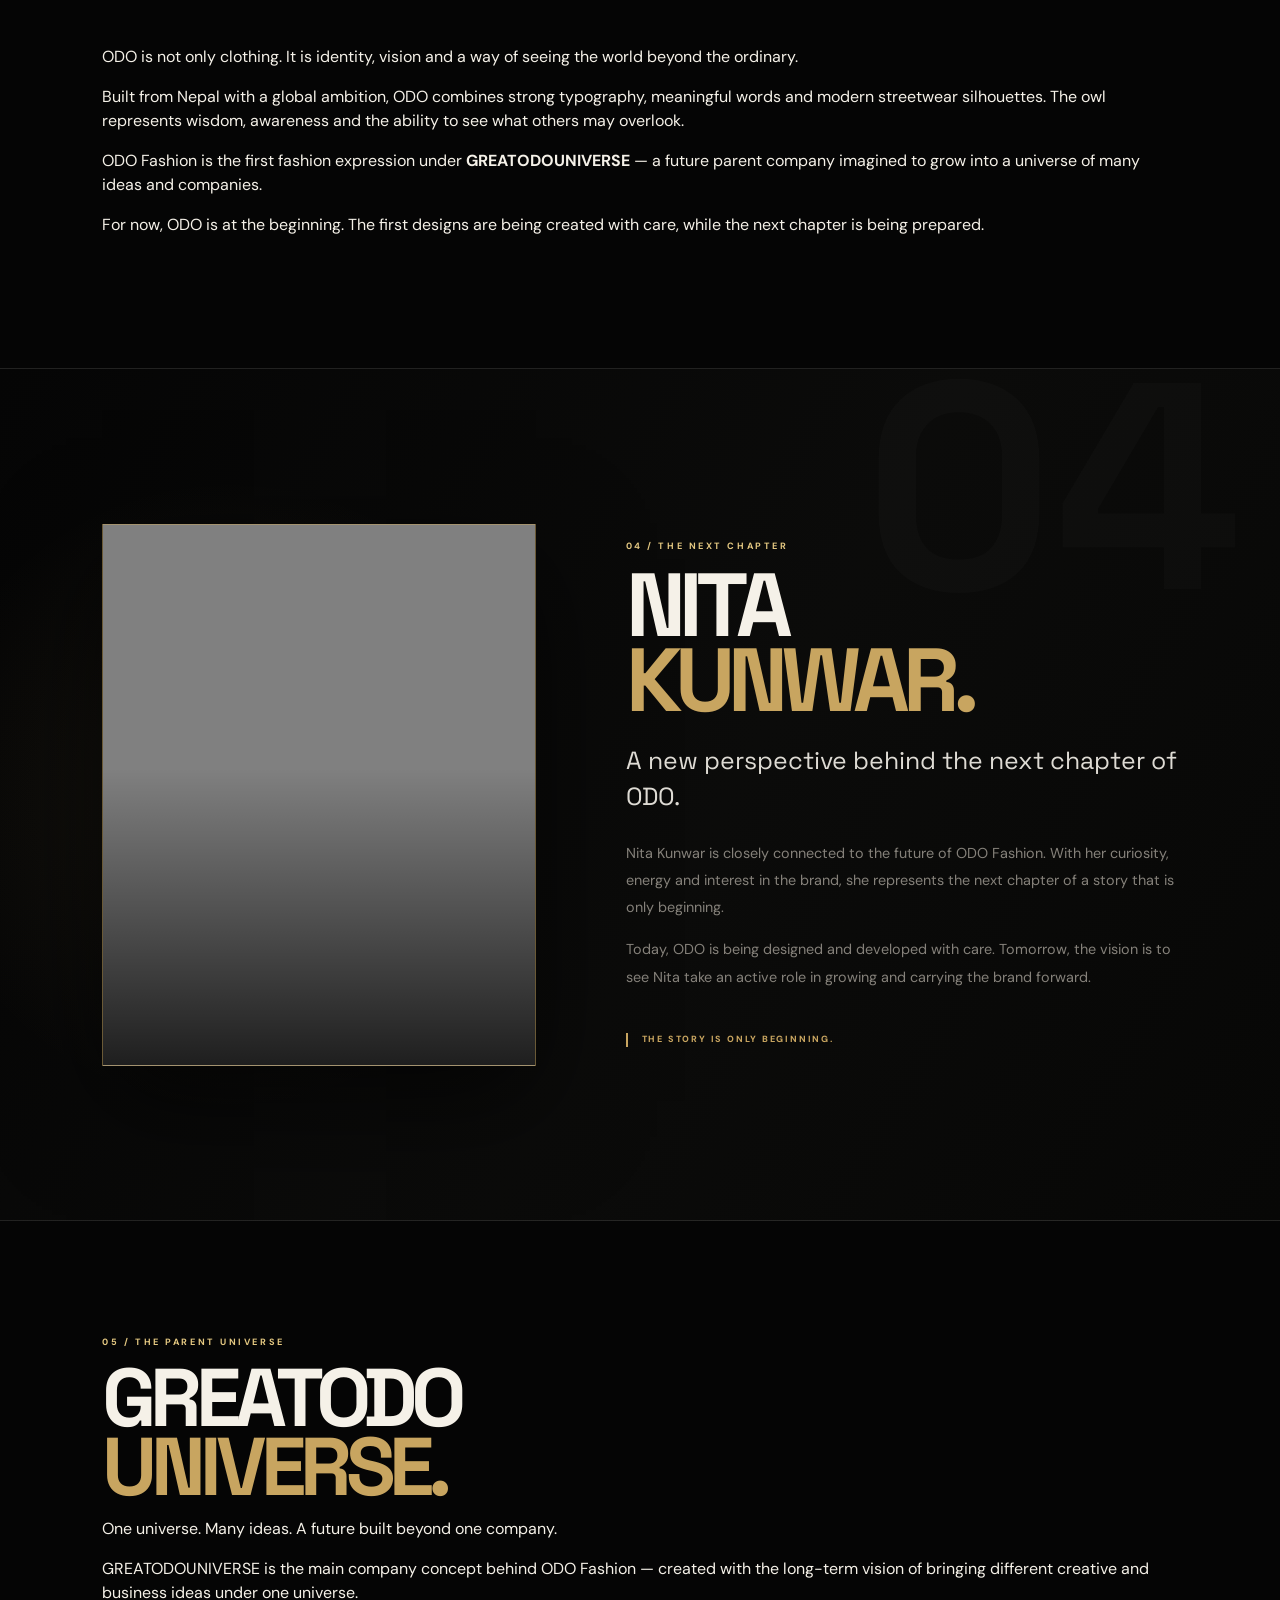
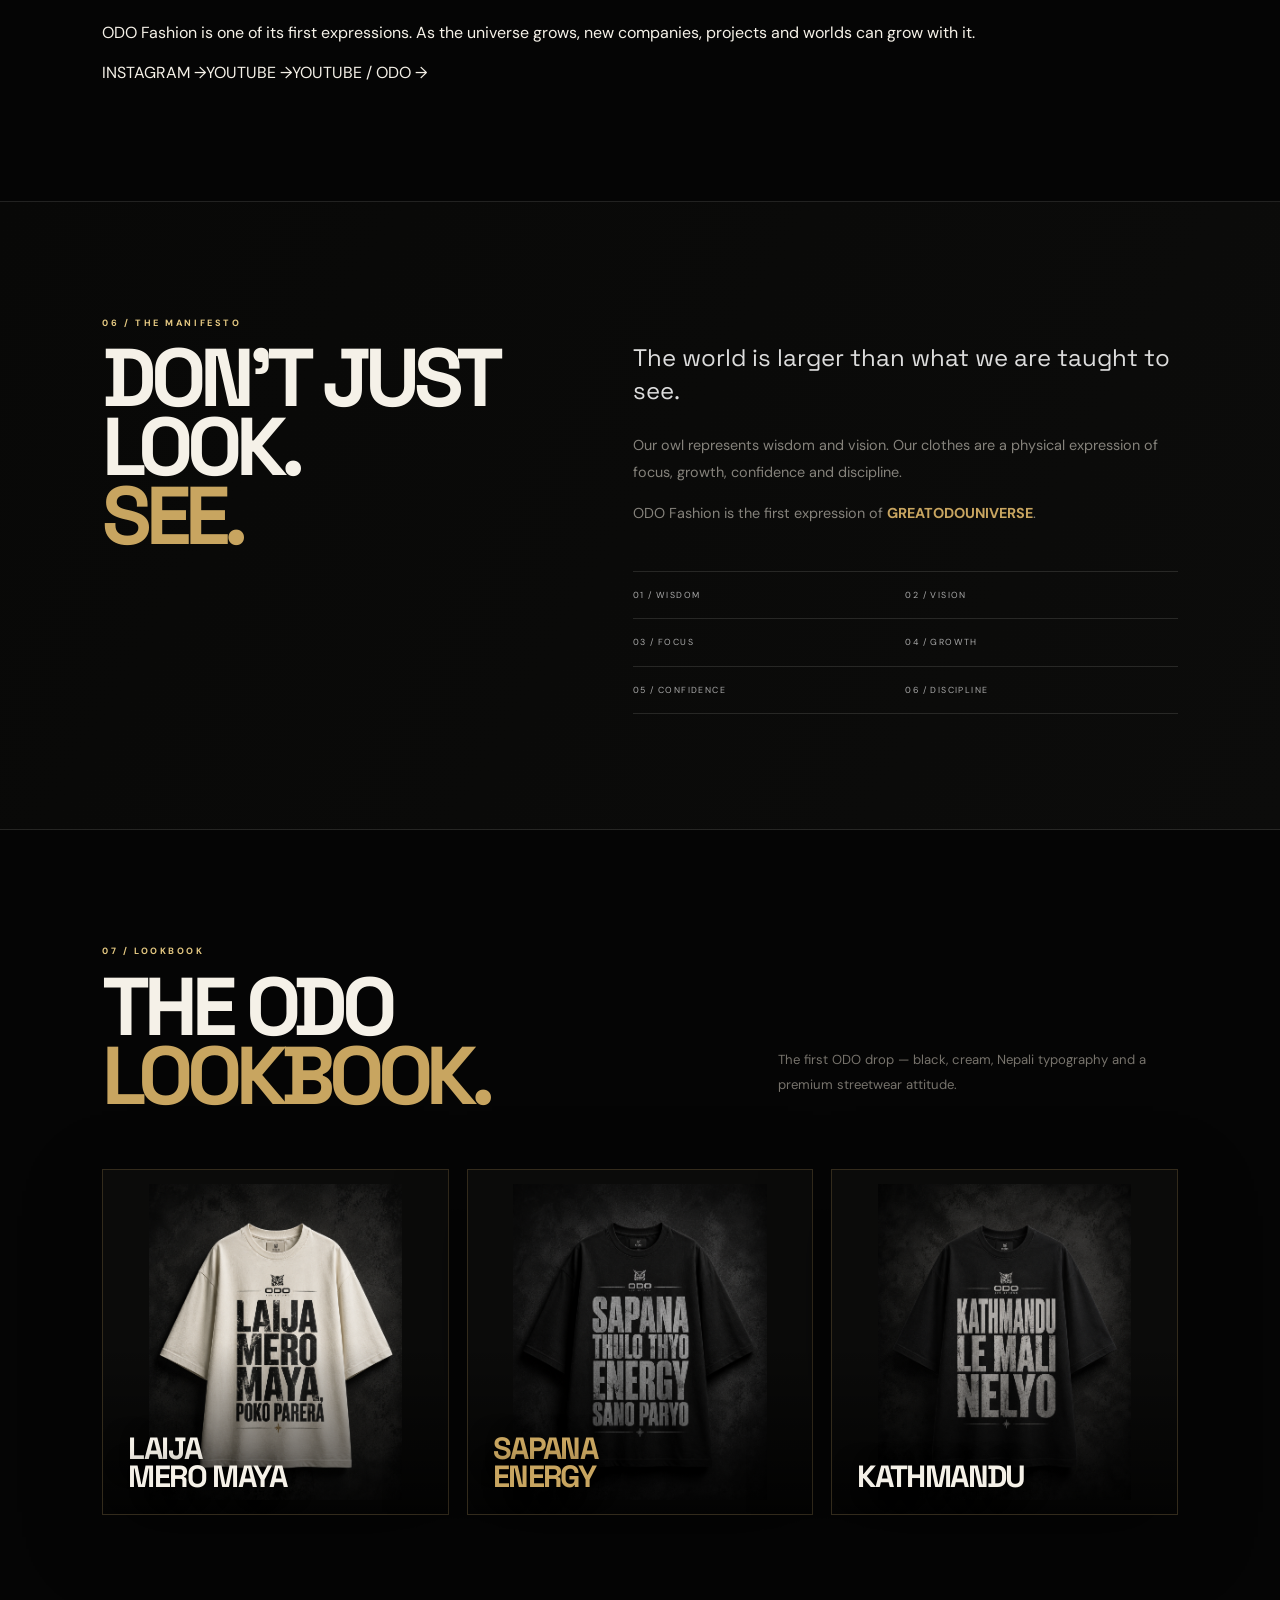
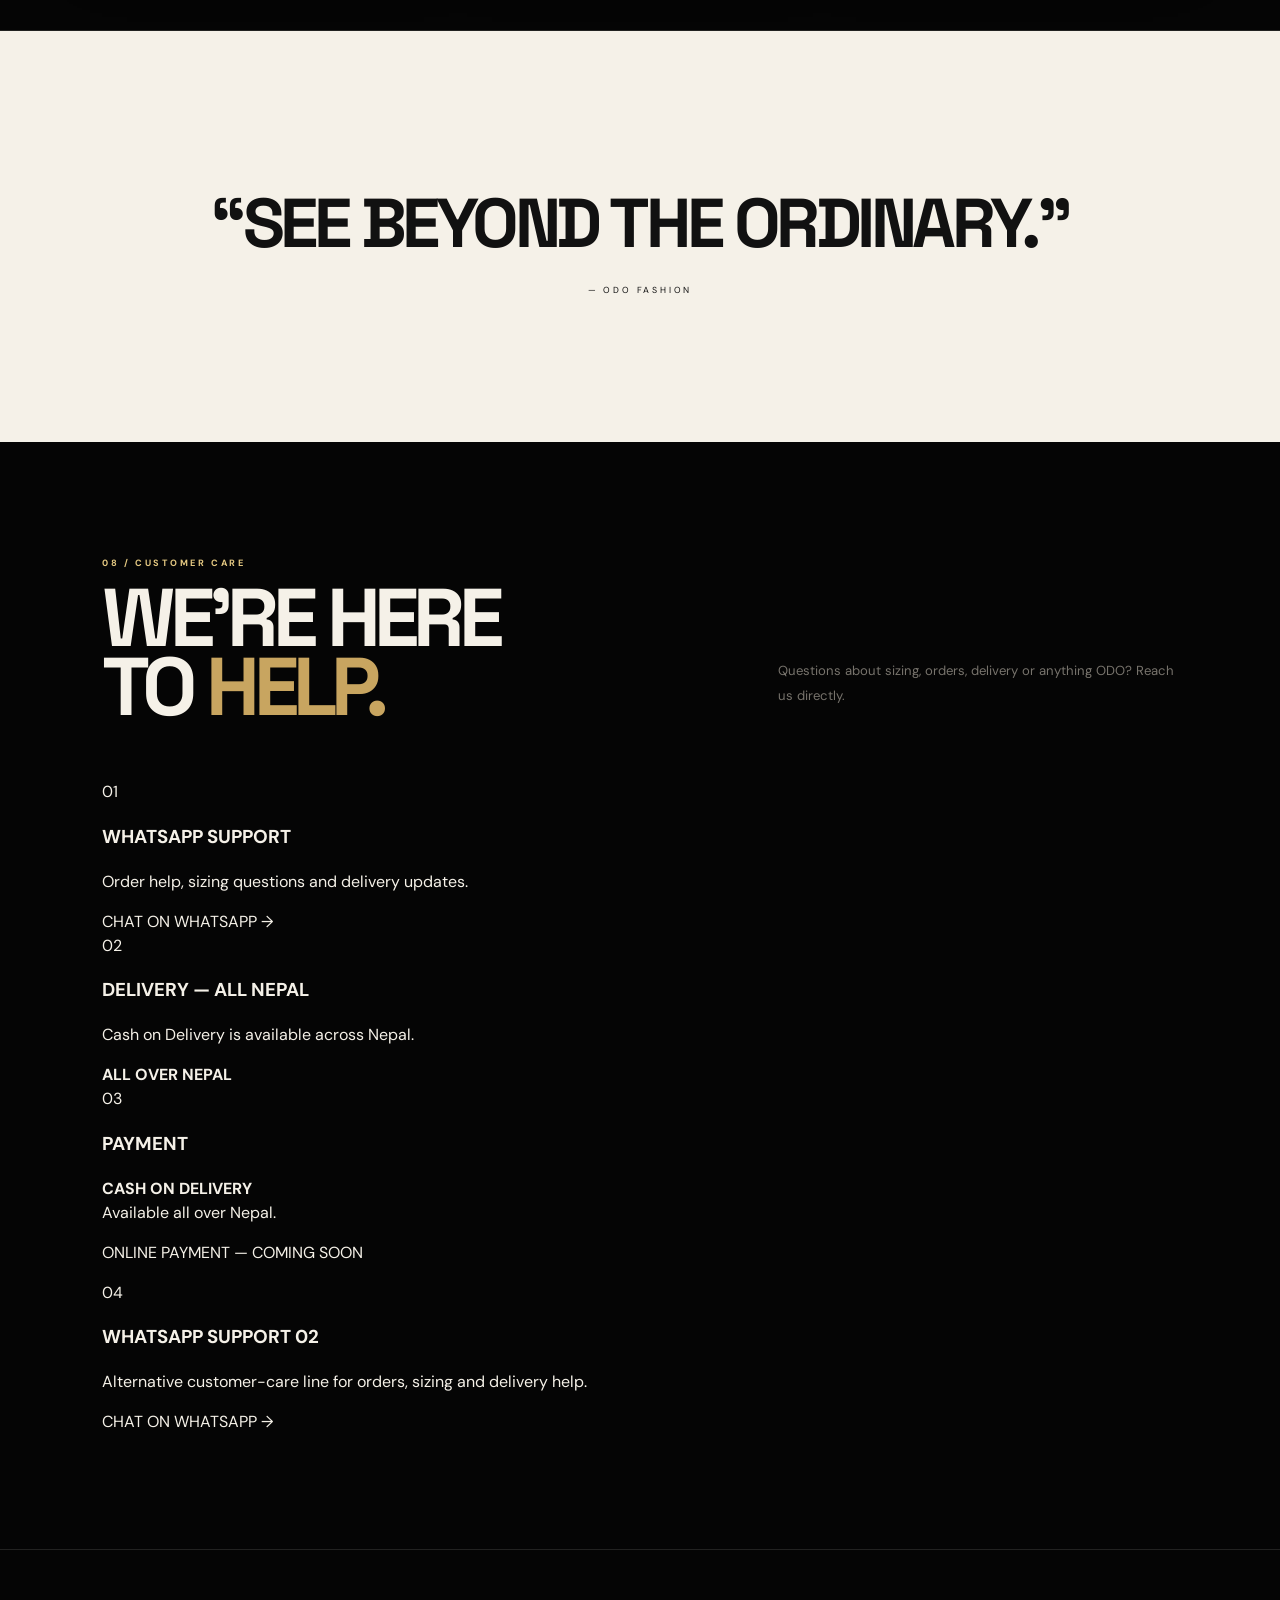
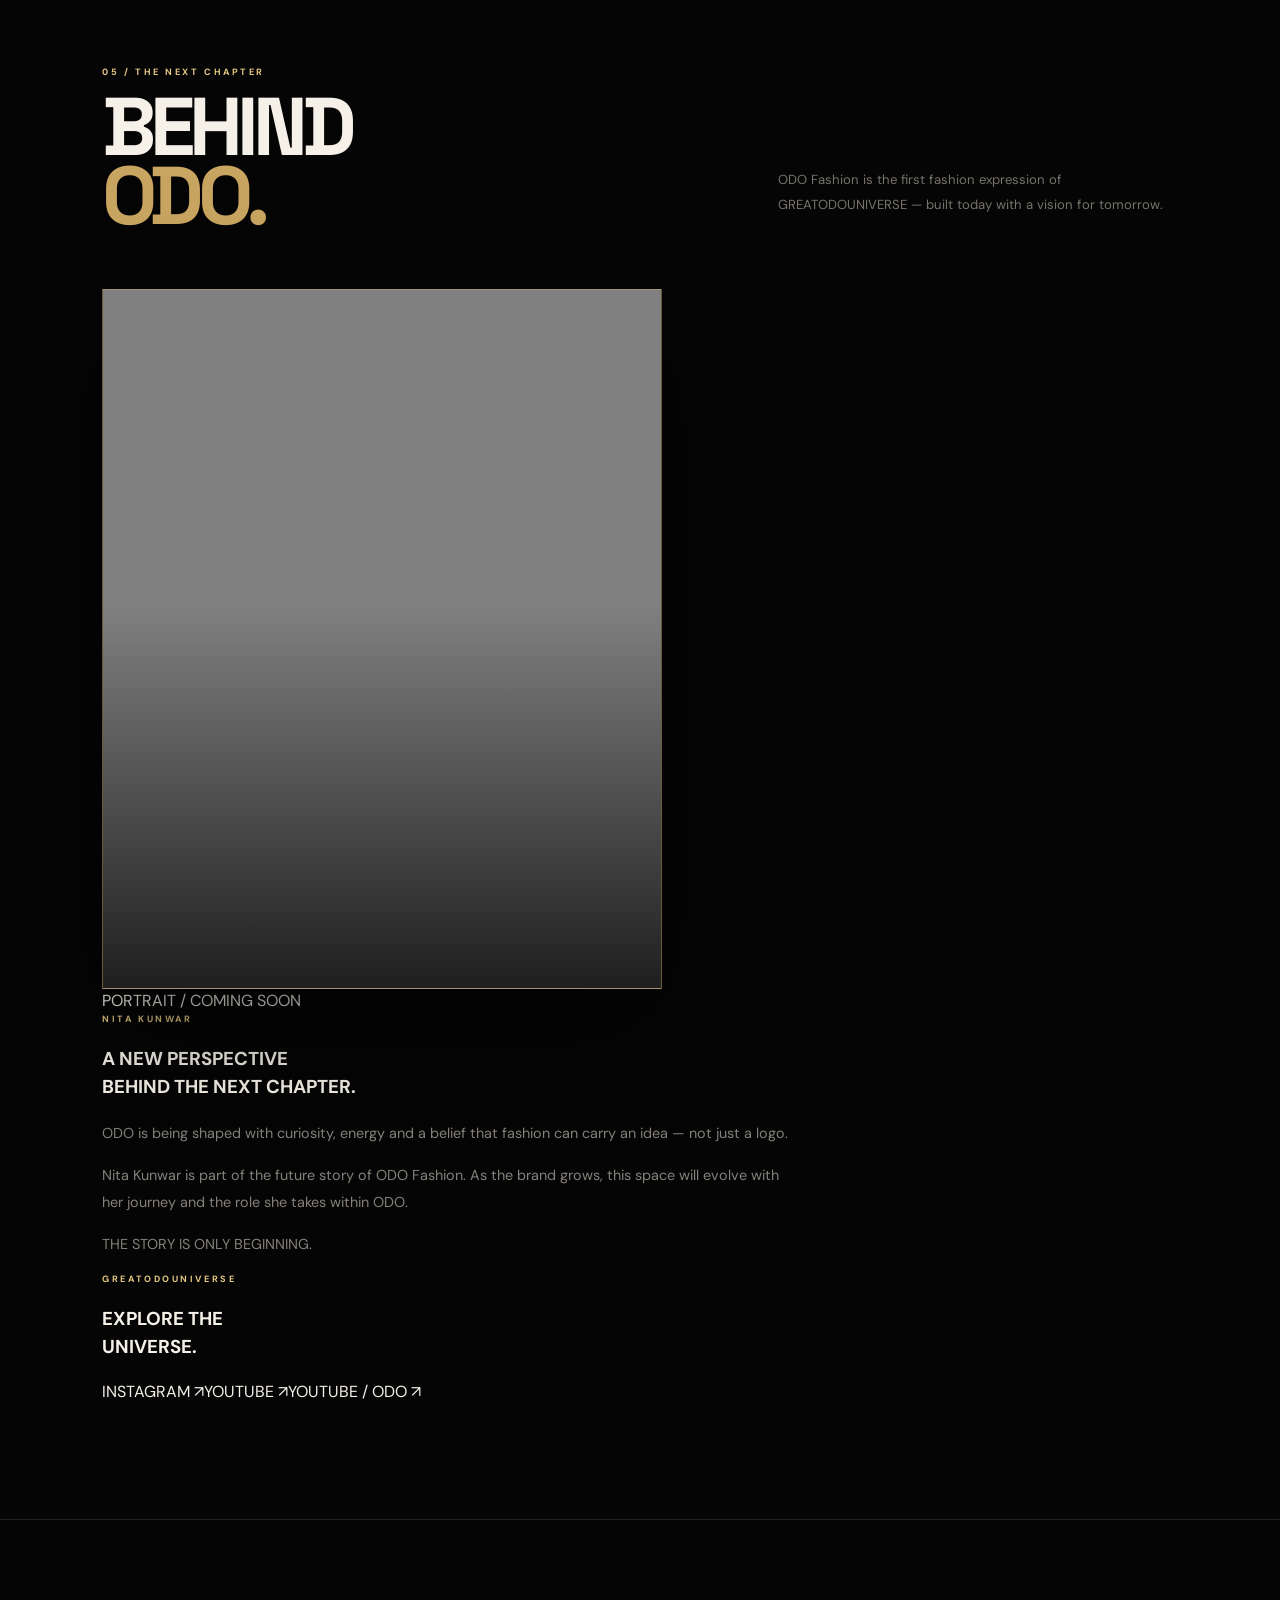
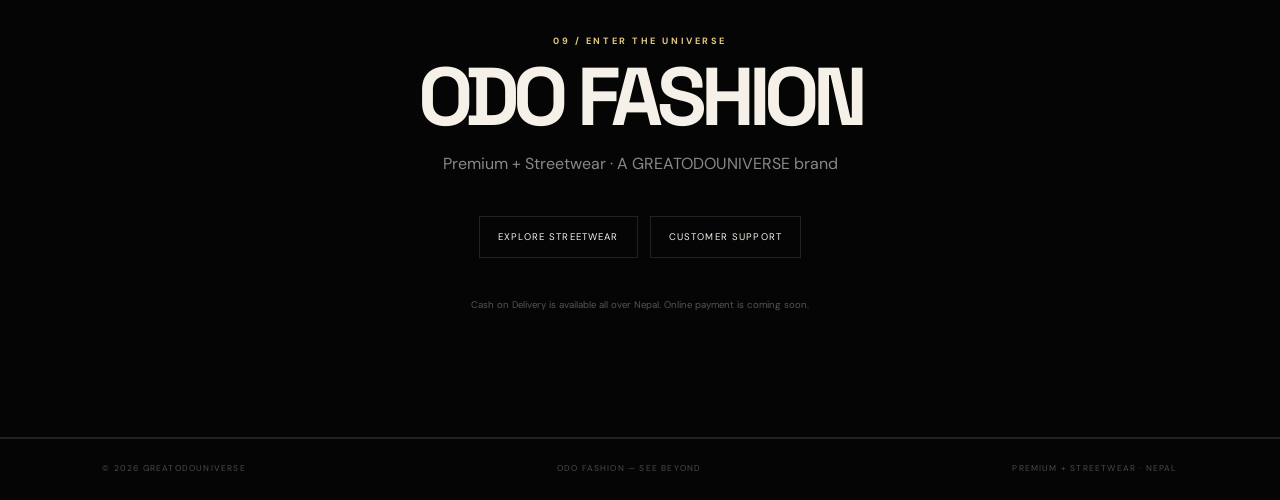
==== commit 640b17e5: "Add ODO premium COD announcement bar to live homepage" ====
--- a/index.html
+++ b/index.html
@@ -12,6 +12,7 @@
 <title>ODO Fashion | Premium Nepali Streetwear</title><link rel="stylesheet" href="style.css">
 </head>
 <body>
+<div class="announcement-bar">🚚 &nbsp; CASH ON DELIVERY — ALL OVER NEPAL</div>
 <header class="nav"><a class="brand" href="#home"><img class="site-logo" src="assets/odo-logo.png" alt="ODO Fashion owl logo"> ODO</a><nav><a href="#shop">Shop</a><a href="#about">About</a><a href="#streetwear">Streetwear</a><a href="#manifesto">Manifesto</a><a href="#lookbook">Lookbook</a><a href="#support">Support</a></nav><button class="cart-link" id="cartOpen">Cart <span id="cartCount">0</span></button></header>
 <main>
 <section id="home" class="hero"><div class="hero-copy"><p class="eyebrow">GREATODOUNIVERSE / ODO FASHION</p><h1>SEE<br><span>BEYOND.</span></h1><p class="hero-lead">Premium streetwear for people who see further, think deeper, and refuse to live inside the ordinary.</p><div class="hero-actions"><a class="button" href="#streetwear">Explore Streetwear</a><a class="quiet-link" href="#manifesto">The philosophy →</a></div></div><div class="hero-symbol"><img class="hero-logo" src="assets/odo-logo.png" alt="ODO Fashion owl logo"><div class="tagline">SEE BEYOND</div></div><div class="scroll-note">SCROLL TO DISCOVER ↓</div></section>
--- a/style.css
+++ b/style.css
@@ -5,8 +5,31 @@
 .section{padding:clamp(75px,9vw,135px) clamp(24px,8vw,130px);max-width:1600px;margin:auto}.section-top{display:flex;justify-content:space-between;gap:10vw;align-items:end;margin-bottom:58px}.section-top h2,h2{font-family:'Space Grotesk',sans-serif;font-size:clamp(3rem,6.4vw,6.8rem);line-height:.84;letter-spacing:-.075em;margin:14px 0 0}.section-top h2 em,h2 em{font-style:normal;color:var(--gold)}.section-intro{max-width:400px;color:#77736c;font-size:.82rem;line-height:1.9}
 .category-strip{display:grid;grid-template-columns:1.5fr 1fr 1fr;gap:10px}.category-card{min-height:255px;padding:28px;display:flex;flex-direction:column;justify-content:space-between;border:1px solid var(--line);background:linear-gradient(145deg,#121211,#080807);transition:.35s;position:relative;overflow:hidden}.category-card:before{content:"";position:absolute;width:240px;height:240px;right:-100px;bottom:-120px;border:1px solid var(--goldline);border-radius:50%}.category-card:hover,.category-card.active{border-color:var(--goldline);transform:translateY(-5px);box-shadow:var(--shadow)}.category-card>span{font-size:.52rem;color:#5d5a54;letter-spacing:.2em}.category-card strong{font-family:'Space Grotesk',sans-serif;font-size:clamp(1.8rem,3vw,3.2rem);letter-spacing:-.065em}.category-card small,.category-card b{font-size:.5rem;letter-spacing:.16em}.category-card b{color:var(--gold)}
 .streetwear-products{display:grid;grid-template-columns:repeat(2,minmax(0,1fr));gap:22px}.product{background:#0d0d0c;border:1px solid var(--line);padding-bottom:22px;transition:transform .4s,border-color .4s,box-shadow .4s;overflow:hidden}.product:hover{transform:translateY(-7px);border-color:var(--goldline);box-shadow:0 30px 80px rgba(0,0,0,.45)}.product-art{height:clamp(520px,43vw,700px);display:flex;align-items:center;justify-content:center;overflow:hidden}.product-photo-wrap{padding:0;background:#111}.product-photo{display:block;width:100%;height:100%;object-fit:cover;object-position:center;transition:transform .7s cubic-bezier(.2,.7,.2,1),filter .4s}.product:hover .product-photo{transform:scale(1.025);filter:contrast(1.04)}.product-meta{display:flex;justify-content:space-between;align-items:start;padding:20px 20px 0;gap:12px}.product-number{font-size:.48rem;letter-spacing:.15em;color:#625f58;margin:0 0 7px}.product h3{font-family:'Space Grotesk',sans-serif;font-size:1.35rem;margin:0;letter-spacing:-.045em}.price{margin:7px 0 0;color:var(--gold2);font-weight:700;font-size:.86rem}.status{font-size:.43rem;letter-spacing:.13em;color:var(--gold);border:1px solid var(--goldline);padding:6px 7px;white-space:nowrap}.product-desc{padding:0 20px;color:#6d6962;font-size:.68rem;min-height:52px;line-height:1.6}.product-controls{display:grid;grid-template-columns:105px 1fr;gap:9px;padding:0 20px}.product-controls label{display:flex;flex-direction:column;gap:5px;color:#77736c;font-size:.49rem;text-transform:uppercase;letter-spacing:.13em}.size-select{width:100%;background:#080808;color:var(--cream);border:1px solid #35322c;padding:11px 8px;outline:none}.size-select:focus{border-color:var(--gold)}.add-btn{align-self:end;background:var(--cream);border:1px solid var(--cream);color:#080808;padding:12px 8px;font-size:.51rem;font-weight:900;letter-spacing:.12em;cursor:pointer;transition:.25s}.add-btn:hover{background:var(--gold);border-color:var(--gold)}
-.manifesto{max-width:none;display:grid;grid-template-columns:.85fr 1.15fr;gap:10vw;background:linear-gradient(120deg,#080807,#0c0c0b);padding-left:clamp(24px,8vw,130px);padding-right:clamp(24px,8vw,130px)}.manifesto-copy{max-width:650px;color:#85827b;font-size:.9rem;line-height:1.85}.manifesto-copy .large{font-family:'Space Grotesk',sans-serif;font-size:1.5rem;line-height:1.4;color:#ddd}.manifesto-copy strong{color:var(--gold)}.values{display:grid;grid-template-columns:repeat(2,1fr);margin-top:45px;border-top:1px solid var(--line)}.values span{padding:15px 0;border-bottom:1px solid var(--line);font-size:.55rem;letter-spacing:.16em;color:#aaa}.look-grid{display:grid;grid-template-columns:1.3fr .85fr .85fr;gap:10px}.look-card{min-height:530px;display:flex;align-items:end;padding:30px;background:#111;border:1px solid var(--line);font-family:'Space Grotesk',sans-serif;font-size:2rem;font-weight:700;letter-spacing:-.05em;transition:.35s;position:relative;overflow:hidden}.look-card:after{content:"";position:absolute;inset:0;background:linear-gradient(180deg,transparent 45%,rgba(0,0,0,.55));pointer-events:none}.look-card span{position:relative;z-index:2}.look-card:hover{transform:translateY(-5px);border-color:var(--goldline)}.look-one{background:radial-gradient(circle at 50% 30%,#4a3c24,#0a0a0a 58%)}.look-two{background:linear-gradient(160deg,#1a1a18,#070707);color:var(--gold)}.look-three{background:linear-gradient(135deg,#eee9df,#aaa49a);color:#111}.statement{text-align:center;padding:clamp(90px,11vw,160px) 20px;background:var(--cream);color:#111}.statement p{font-family:'Space Grotesk',sans-serif;font-size:clamp(2.1rem,5.4vw,5.8rem);font-weight:700;letter-spacing:-.065em;margin:0}.statement span{font-size:.55rem;letter-spacing:.32em}.contact{text-align:center}.contact h2{margin-bottom:20px}.contact>p:not(.eyebrow):not(.small-note){color:#888}.contact-links{display:flex;justify-content:center;gap:12px;margin:40px 0}.contact-links a{border:1px solid var(--line);padding:13px 18px;font-size:.6rem;text-transform:uppercase;letter-spacing:.12em;transition:.25s}.contact-links a:hover{border-color:var(--gold);color:var(--gold)}.small-note{font-size:.6rem;color:#555}footer{display:flex;justify-content:space-between;padding:24px clamp(24px,8vw,130px);color:#4e4b46;font-size:.53rem;letter-spacing:.14em;border-top:1px solid var(--line)}
+.manifesto{max-width:none;display:grid;grid-template-columns:.85fr 1.15fr;gap:10vw;background:linear-gradient(120deg,#080807,#0c0c0b);padding-left:clamp(24px,8vw,130px);padding-right:clamp(24px,8vw,130px)}.manifesto-copy{max-width:650px;color:#85827b;font-size:.9rem;line-height:1.85}.manifesto-copy .large{font-family:'Space Grotesk',sans-serif;font-size:1.5rem;line-height:1.4;color:#ddd}.manifesto-copy strong{color:var(--gold)}.values{display:grid;grid-template-columns:repeat(2,1fr);margin-top:45px;border-top:1px solid var(--line)}.values span{padding:15px 0;border-bottom:1px solid var(--line);font-size:.55rem;letter-spacing:.16em;color:#aaa}.look-grid{display:grid;grid-template-columns:1.3fr .85fr .85fr;gap:10px}.look-card{min-height:530px;display:flex;align-items:end;padding:30px;background:#111;border:1px solid var(--line);font-family:'Space Grotesk',sans-serif;font-size:2rem;font-weight:700;letter-spacing:-.05em;transition:.35s;position:relative;overflow:hidden}.look-card:after{content:"";position:absolute;inset:0;background:linear-gradient(180deg,transparent 45%,rgba(0,0,0,.55));pointer-events:none}.look-card:hover{transform:translateY(-5px);border-color:var(--goldline)}.look-one{background:radial-gradient(circle at 50% 30%,#4a3c24,#0a0a0a 58%)}.look-two{background:linear-gradient(160deg,#1a1a18,#070707);color:var(--gold)}.look-three{background:linear-gradient(135deg,#eee9df,#aaa49a);color:#111}.statement{text-align:center;padding:clamp(90px,11vw,160px) 20px;background:var(--cream);color:#111}.statement p{font-family:'Space Grotesk',sans-serif;font-size:clamp(2.1rem,5.4vw,5.8rem);font-weight:700;letter-spacing:-.065em;margin:0}.statement span{font-size:.55rem;letter-spacing:.32em}.contact{text-align:center}.contact h2{margin-bottom:20px}.contact>p:not(.eyebrow):not(.small-note){color:#888}.contact-links{display:flex;justify-content:center;gap:12px;margin:40px 0}.contact-links a{border:1px solid var(--line);padding:13px 18px;font-size:.6rem;text-transform:uppercase;letter-spacing:.12em;transition:.25s}.contact-links a:hover{border-color:var(--gold);color:var(--gold)}.small-note{font-size:.6rem;color:#555}footer{display:flex;justify-content:space-between;padding:24px clamp(24px,8vw,130px);color:#4e4b46;font-size:.53rem;letter-spacing:.14em;border-top:1px solid var(--line)}
 .cart-overlay{position:fixed;inset:0;background:rgba(0,0,0,.82);opacity:0;visibility:hidden;transition:.25s;z-index:50}.cart-panel{position:fixed;z-index:60;right:0;top:0;height:100vh;width:min(480px,100%);background:#090908;border-left:1px solid #3a362d;transform:translateX(100%);transition:.3s;display:flex;flex-direction:column;box-shadow:-20px 0 70px rgba(0,0,0,.55)}body.cart-open .cart-panel{transform:translateX(0)}body.cart-open .cart-overlay{opacity:1;visibility:visible}.cart-head{display:flex;justify-content:space-between;align-items:start;padding:30px;border-bottom:1px solid var(--line)}.cart-head h2{font-size:3rem;margin-top:8px}.close-btn{background:none;border:0;color:var(--cream);font-size:2.2rem;cursor:pointer;line-height:1}.cart-items{flex:1;overflow:auto;padding:10px 30px}.empty-cart{color:#777;text-align:center;padding:50px 0}.cart-item{display:grid;grid-template-columns:1fr auto;gap:12px;padding:20px 0;border-bottom:1px solid var(--line)}.cart-item-name{font-weight:800}.cart-item-meta{font-size:.68rem;color:#888;margin-top:5px}.cart-item-price{color:var(--gold);font-weight:800}.qty-controls{display:flex;align-items:center;gap:8px;margin-top:10px}.qty-controls button{width:25px;height:25px;background:#161614;color:var(--cream);border:1px solid #3b382f;cursor:pointer}.remove-item{background:none;border:0;color:#666;font-size:.62rem;cursor:pointer;margin-left:8px}.cart-footer{padding:24px 30px;border-top:1px solid var(--line)}.total-row{display:flex;justify-content:space-between;font-size:.78rem;letter-spacing:.12em}.total-row strong{color:var(--gold);font-size:1.15rem}.checkout-btn,.checkout-submit{width:100%;margin-top:18px;padding:15px;background:var(--gold);border:1px solid var(--gold);color:#090909;font-weight:900;font-size:.6rem;letter-spacing:.14em;cursor:pointer}.checkout-btn:hover,.checkout-submit:hover{background:var(--cream);border-color:var(--cream)}.cart-note{color:#666;font-size:.61rem;line-height:1.5}.checkout-modal{position:fixed;inset:0;z-index:80;display:flex;align-items:center;justify-content:center;padding:22px;background:rgba(0,0,0,.84);opacity:0;visibility:hidden;pointer-events:none;transition:.25s}.checkout-modal.show{opacity:1;visibility:visible;pointer-events:auto}.checkout-card{position:relative;width:min(560px,100%);max-height:92vh;overflow:auto;background:#0d0d0c;border:1px solid #3a362d;padding:38px;box-shadow:0 30px 100px rgba(0,0,0,.6)}.checkout-card h2{font-size:clamp(2.7rem,8vw,5rem);margin:14px 0}.checkout-intro{color:#888;font-size:.82rem;margin-bottom:28px}.checkout-card form{display:grid;gap:15px}.checkout-card label{display:grid;gap:7px;color:#aaa;font-size:.57rem;text-transform:uppercase;letter-spacing:.14em}.checkout-card input,.checkout-card textarea,.checkout-card select{width:100%;background:#080808;color:var(--cream);border:1px solid #38352f;padding:13px;outline:none;font-size:.84rem;text-transform:none;letter-spacing:0}.checkout-card textarea{min-height:95px;resize:vertical}.checkout-card input:focus,.checkout-card textarea:focus,.checkout-card select:focus{border-color:var(--gold)}.reveal{opacity:0;transform:translateY(20px);transition:opacity .65s ease,transform .65s ease}.reveal.visible{opacity:1;transform:none}.toast{position:fixed;left:50%;bottom:25px;z-index:120;transform:translate(-50%,20px);opacity:0;pointer-events:none;background:var(--cream);color:#090909;padding:12px 18px;font-size:.6rem;font-weight:800;letter-spacing:.08em;box-shadow:0 15px 40px rgba(0,0,0,.35);transition:.25s}.toast.show{opacity:1;transform:translate(-50%,0)}
 @media(max-width:1050px){.nav nav{gap:18px}.hero{grid-template-columns:1fr .75fr;padding-left:6vw;padding-right:6vw}.streetwear-products{grid-template-columns:1fr 1fr}.manifesto{grid-template-columns:1fr;gap:50px}.look-grid{grid-template-columns:1fr 1fr}.look-card{min-height:430px}}
 @media(max-width:760px){.nav{height:68px;padding:0 18px}.brand{font-size:.82rem;letter-spacing:.2em}.site-logo{width:42px;height:42px;margin-right:8px}.nav nav{display:none}.cart-link{padding:9px 12px}.hero{min-height:auto;grid-template-columns:1fr;padding:70px 24px 90px;gap:50px}.hero h1{font-size:clamp(5rem,22vw,8rem)}.hero-logo{width:min(390px,88%)}.hero:before{font-size:48vw;bottom:-3vw}.section{padding:78px 24px}.section-top{display:block;margin-bottom:38px}.section-intro{margin-top:22px}.category-strip{grid-template-columns:1fr}.category-card{min-height:210px}.streetwear-products{grid-template-columns:1fr;gap:16px}.product-art{height:auto;aspect-ratio:4/5}.product-meta{padding:17px 15px 0}.product-desc{padding:0 15px;min-height:auto;margin:10px 0 18px}.product-controls{padding:0 15px}.manifesto{padding-left:24px;padding-right:24px}.look-grid{grid-template-columns:1fr}.look-card{min-height:400px}.values{grid-template-columns:1fr}.contact-links{flex-direction:column;max-width:300px;margin:35px auto}.checkout-card{padding:28px 22px}footer{padding:22px 24px;display:grid;gap:8px}.scroll-note{left:24px}}
-@media(prefers-reduced-motion:reduce){*{scroll-behavior:auto!important;transition:none!important}.reveal{opacity:1;transform:none}}+@media(prefers-reduced-motion:reduce){*{scroll-behavior:auto!important;transition:none!important}.reveal{opacity:1;transform:none}}/* ODO_PREMIUM_LOOKBOOK_V2 */
+.look-grid{grid-template-columns:repeat(3,minmax(0,1fr));gap:18px;align-items:stretch}
+.look-card{min-height:0!important;aspect-ratio:1/1!important;padding:0!important;display:block!important;background:#090909!important;border:1px solid rgba(200,165,96,.22)!important;position:relative;overflow:hidden!important;box-shadow:0 22px 70px rgba(0,0,0,.38);isolation:isolate}
+.look-card img{position:absolute!important;inset:0!important;width:100%!important;height:100%!important;display:block!important;object-fit:contain!important;object-position:center!important;padding:14px!important;z-index:0!important;background:#0b0b0a!important;transition:transform .7s cubic-bezier(.2,.7,.2,1),filter .4s!important}
+.look-card:after{content:"";position:absolute!important;inset:0!important;background:linear-gradient(180deg,rgba(0,0,0,0) 50%,rgba(0,0,0,.72) 100%)!important;z-index:1!important;pointer-events:none!important}
+.look-card:hover{transform:translateY(-7px)!important;border-color:rgba(200,165,96,.6)!important;box-shadow:0 30px 90px rgba(0,0,0,.6),0 0 0 1px rgba(200,165,96,.08)!important}
+.look-card:hover img{transform:scale(1.018)!important;filter:contrast(1.04) saturate(.98)!important}
+.look-card span{position:absolute!important;left:25px!important;bottom:23px!important;z-index:2!important;font-size:clamp(1.35rem,2.4vw,2.2rem)!important;line-height:.92!important;text-shadow:0 3px 24px rgba(0,0,0,.9)!important}
+.look-three{color:var(--cream)!important}
+@media(max-width:1050px){.look-grid{grid-template-columns:repeat(2,minmax(0,1fr))}}
+@media(max-width:760px){.look-grid{grid-template-columns:1fr}.look-card{aspect-ratio:1/1!important}}
+
+/* ODO_AI_ASSISTANT_V1 */
+.odo-ai-launcher{position:fixed;right:24px;bottom:24px;z-index:90;width:64px;height:64px;border-radius:50%;border:1px solid rgba(200,165,96,.65);background:#090908;color:#f5f1e8;box-shadow:0 16px 50px rgba(0,0,0,.55),0 0 0 6px rgba(200,165,96,.07);display:grid;place-items:center;cursor:pointer;transition:.3s}.odo-ai-launcher:hover{transform:translateY(-4px) scale(1.03);border-color:#e5c982;box-shadow:0 22px 60px rgba(0,0,0,.65),0 0 0 8px rgba(200,165,96,.08)}.odo-ai-launcher img{width:38px;height:38px;object-fit:contain}.odo-ai-window{position:fixed;right:24px;bottom:100px;z-index:91;width:min(390px,calc(100vw - 30px));height:min(590px,calc(100vh - 130px));display:flex;flex-direction:column;background:rgba(10,10,9,.97);border:1px solid rgba(200,165,96,.36);box-shadow:0 35px 110px rgba(0,0,0,.72);backdrop-filter:blur(20px);opacity:0;visibility:hidden;transform:translateY(16px) scale(.98);transition:.25s}.odo-ai-window.open{opacity:1;visibility:visible;transform:none}.odo-ai-head{display:flex;align-items:center;justify-content:space-between;padding:17px 18px;border-bottom:1px solid rgba(245,241,232,.1)}.odo-ai-brand{display:flex;align-items:center;gap:11px}.odo-ai-brand img{width:35px;height:35px;object-fit:contain}.odo-ai-brand strong{display:block;font-family:'Space Grotesk',sans-serif;letter-spacing:.02em}.odo-ai-brand small{display:block;color:#77736c;font-size:.58rem;margin-top:2px}.odo-ai-close{border:0;background:none;color:#aaa69d;font-size:1.5rem;cursor:pointer}.odo-ai-messages{flex:1;overflow:auto;padding:18px;display:flex;flex-direction:column;gap:12px}.odo-ai-msg{max-width:88%;padding:11px 13px;font-size:.72rem;line-height:1.6;border:1px solid rgba(245,241,232,.09)}.odo-ai-msg.bot{align-self:flex-start;background:#121211;color:#ddd8cf;border-radius:2px 13px 13px 13px}.odo-ai-msg.user{align-self:flex-end;background:#f5f1e8;color:#090909;border-radius:13px 2px 13px 13px}.odo-ai-quick{display:flex;gap:7px;overflow-x:auto;padding:0 18px 11px;scrollbar-width:none}.odo-ai-quick::-webkit-scrollbar{display:none}.odo-ai-quick button{white-space:nowrap;background:#11110f;color:#aaa69d;border:1px solid rgba(200,165,96,.22);padding:8px 10px;font-size:.54rem;letter-spacing:.07em;cursor:pointer}.odo-ai-quick button:hover{border-color:#c8a560;color:#f5f1e8}.odo-ai-form{display:flex;gap:8px;padding:13px;border-top:1px solid rgba(245,241,232,.1)}.odo-ai-input{flex:1;min-width:0;background:#070707;color:#f5f1e8;border:1px solid #35322c;padding:11px 12px;outline:none;font-size:.68rem}.odo-ai-input:focus{border-color:#c8a560}.odo-ai-send{width:46px;border:1px solid #c8a560;background:#c8a560;color:#090909;font-weight:900;cursor:pointer}.odo-ai-note{text-align:center;color:#5d5a54;font-size:.48rem;padding:0 13px 10px;letter-spacing:.03em}@media(max-width:600px){.odo-ai-launcher{right:16px;bottom:16px;width:58px;height:58px}.odo-ai-window{right:12px;bottom:86px;width:calc(100vw - 24px);height:min(600px,calc(100vh - 105px))}}
+
+/* ODO_NITA_PREMIUM_REFRESH */
+.nita{max-width:none;display:grid;grid-template-columns:minmax(380px,.88fr) minmax(480px,1.12fr);gap:7vw;align-items:center;background:radial-gradient(circle at 18% 50%,rgba(200,165,96,.08),transparent 28%),linear-gradient(120deg,#050505 0%,#0b0b0a 55%,#070706 100%);padding-left:clamp(24px,8vw,130px);padding-right:clamp(24px,8vw,130px)}
+.nita-visual{min-height:620px;display:flex;align-items:center;justify-content:center;position:relative}.nita-placeholder{width:min(560px,100%);aspect-ratio:4/5;background:#0d0d0c url('assets/nita-kunwar.svg') center/cover no-repeat;border:1px solid rgba(200,165,96,.5);box-shadow:0 35px 100px rgba(0,0,0,.58);position:relative;overflow:hidden;text-indent:-9999px}.nita-placeholder:after{content:"";position:absolute;inset:0;background:linear-gradient(180deg,rgba(0,0,0,0) 45%,rgba(0,0,0,.76));pointer-events:none}.nita-copy{max-width:760px}.nita-copy .large{font-family:'Space Grotesk',sans-serif;color:#dedbd4;font-size:1.55rem;line-height:1.45}.nita-copy>p:not(.eyebrow):not(.large){max-width:690px;color:#85817a;line-height:1.9;font-size:.9rem}.nita-copy h2{font-size:clamp(3.5rem,7vw,7rem);margin-bottom:10px}.nita-note{display:inline-block;margin-top:28px;color:var(--gold);border-left:2px solid var(--gold);padding-left:14px;font-size:.56rem;font-weight:800;letter-spacing:.2em}.nita:before{content:"04";position:absolute;right:3vw;margin-top:-48%;font-family:'Space Grotesk',sans-serif;font-size:23vw;font-weight:700;color:rgba(255,255,255,.015);line-height:1;pointer-events:none}.nita{position:relative;overflow:hidden}.nita>*{position:relative;z-index:2}
+@media(max-width:900px){.nita{grid-template-columns:1fr;gap:45px}.nita-visual{min-height:auto}.nita-placeholder{width:min(620px,100%)}.nita:before{display:none}}
+@media(max-width:760px){.nita{padding-left:24px;padding-right:24px}.nita-copy .large{font-size:1.2rem}.nita-copy>p:not(.eyebrow):not(.large){font-size:.82rem}}
+
+/* ODO_TOP_ANNOUNCEMENT */
+body{padding-top:0}.nav{top:34px}.announcement-bar{height:34px;position:fixed;top:0;left:0;right:0;z-index:100;background:#0a0a09;border-bottom:1px solid rgba(200,165,96,.24);display:flex;align-items:center;justify-content:center;color:var(--gold2);font-size:.54rem;font-weight:800;letter-spacing:.2em;text-transform:uppercase}.nav{z-index:99}
+@media(max-width:760px){.nav{top:30px}.announcement-bar{height:30px;font-size:.45rem;letter-spacing:.12em}}
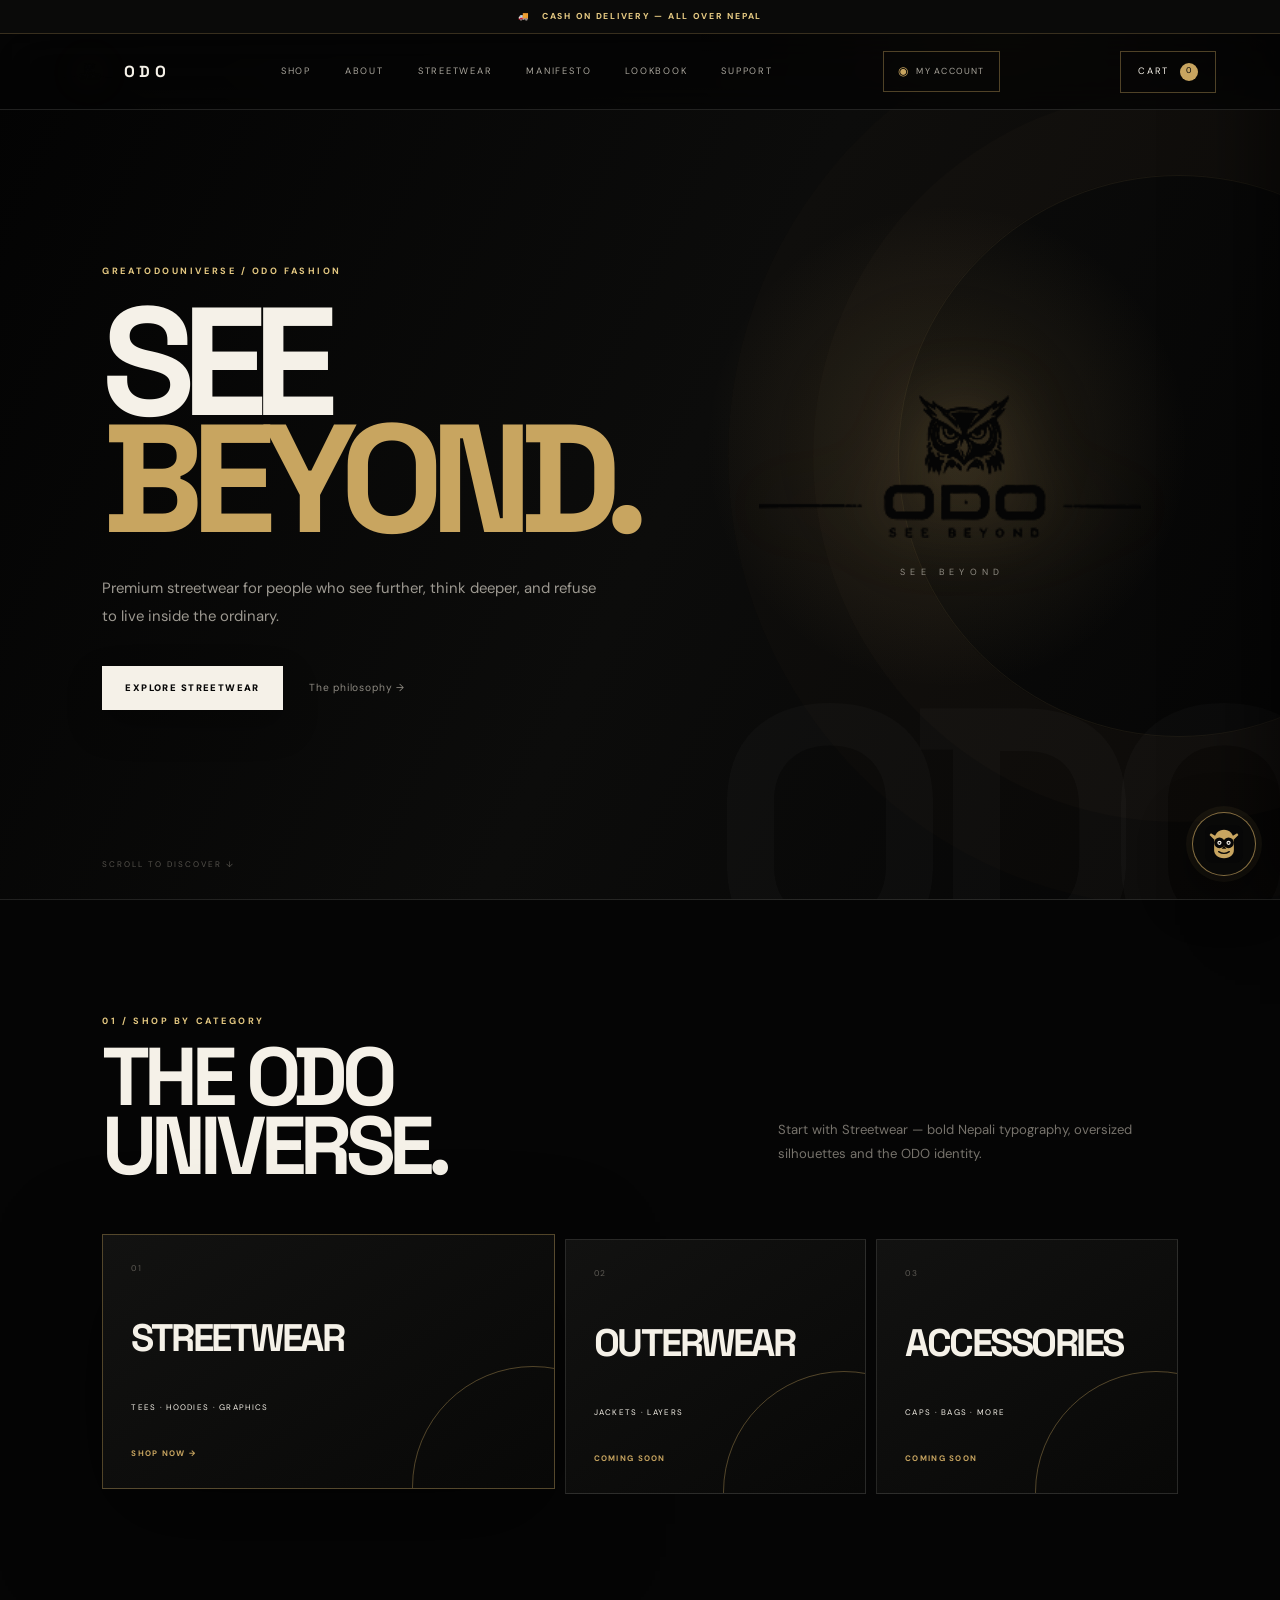
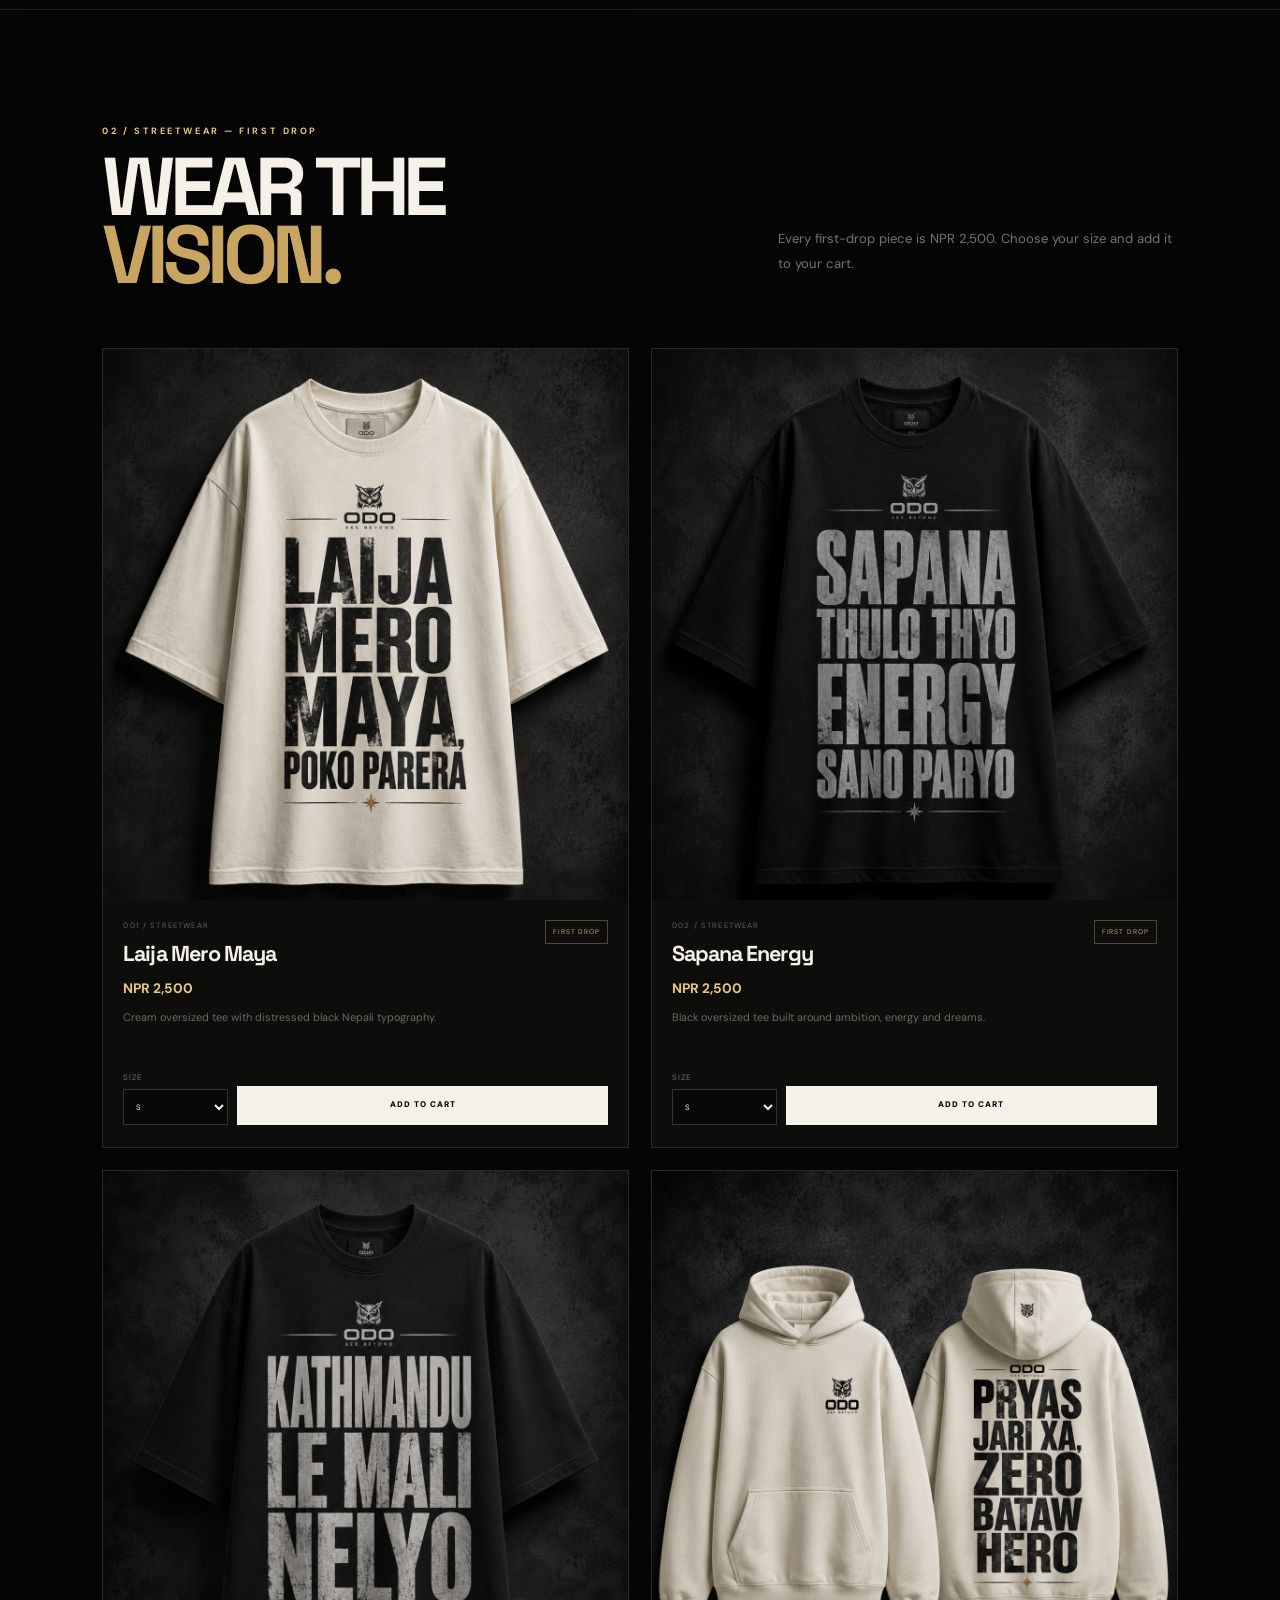
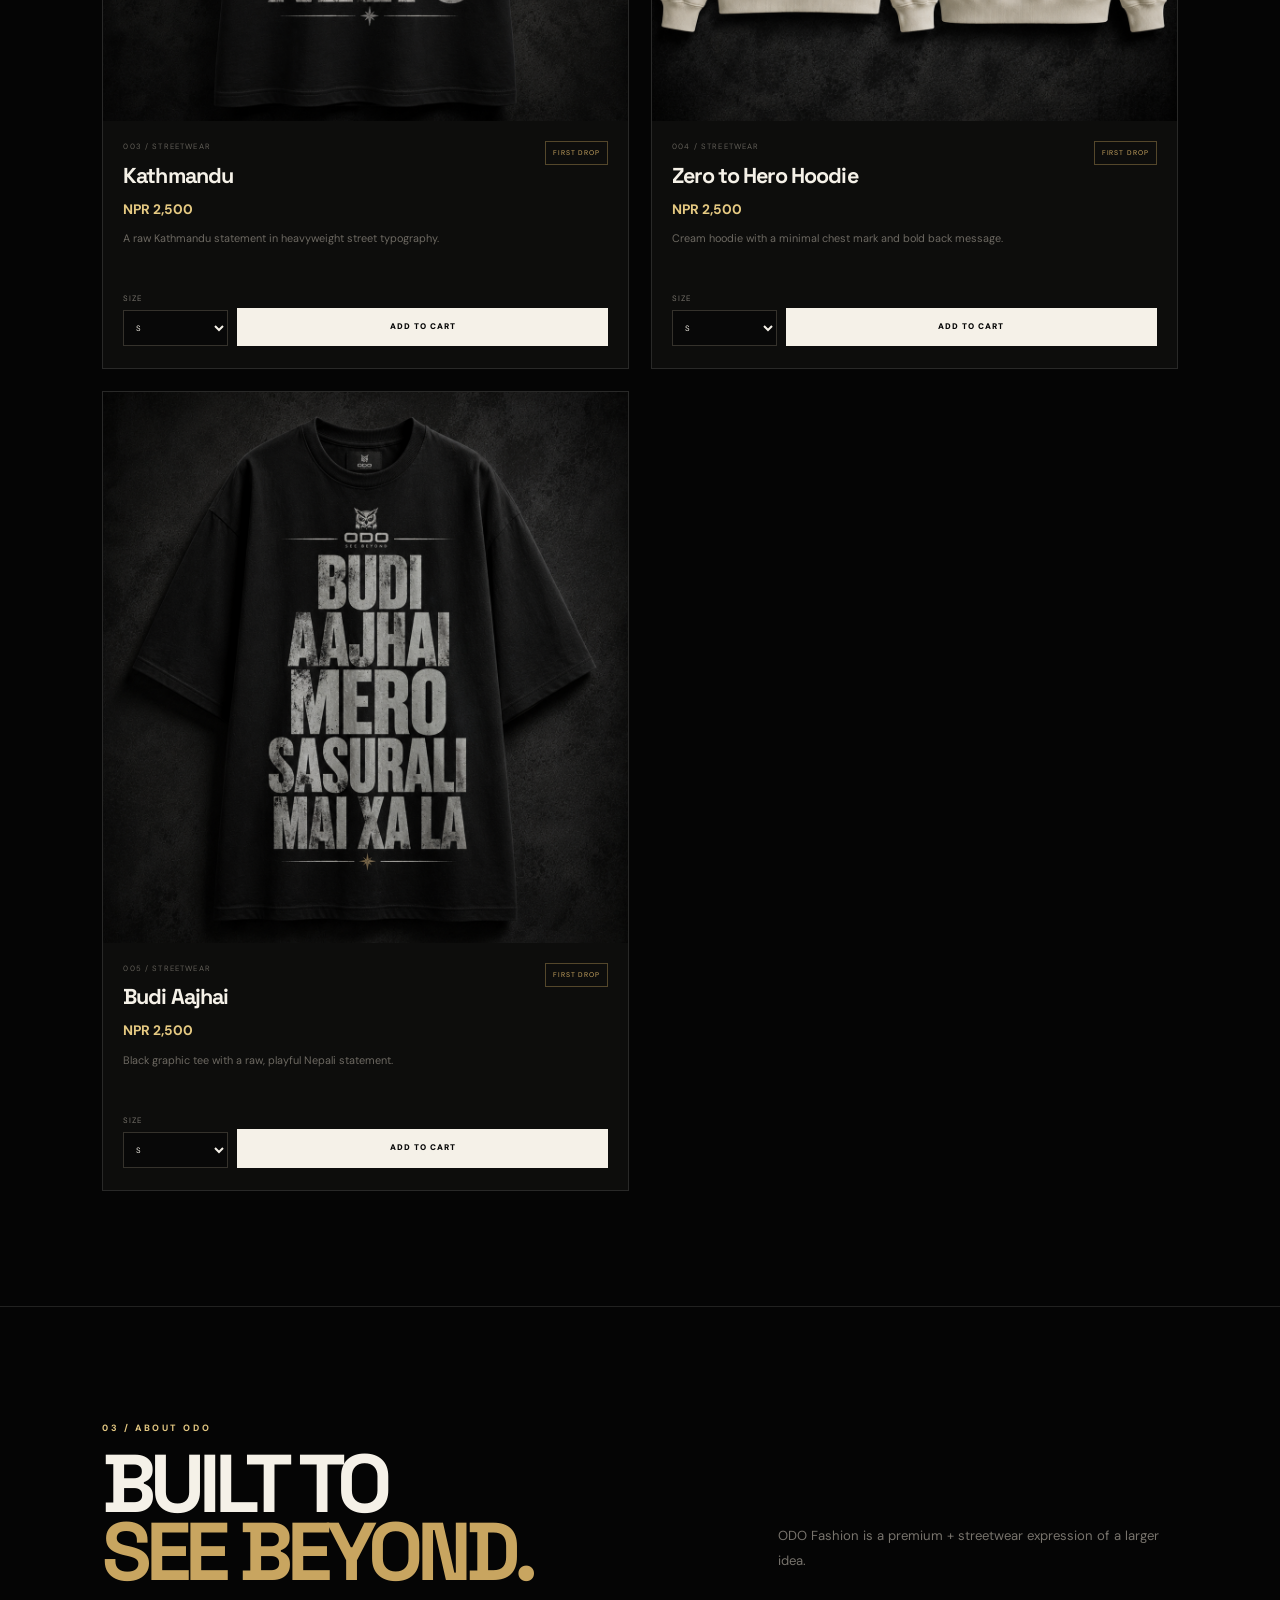
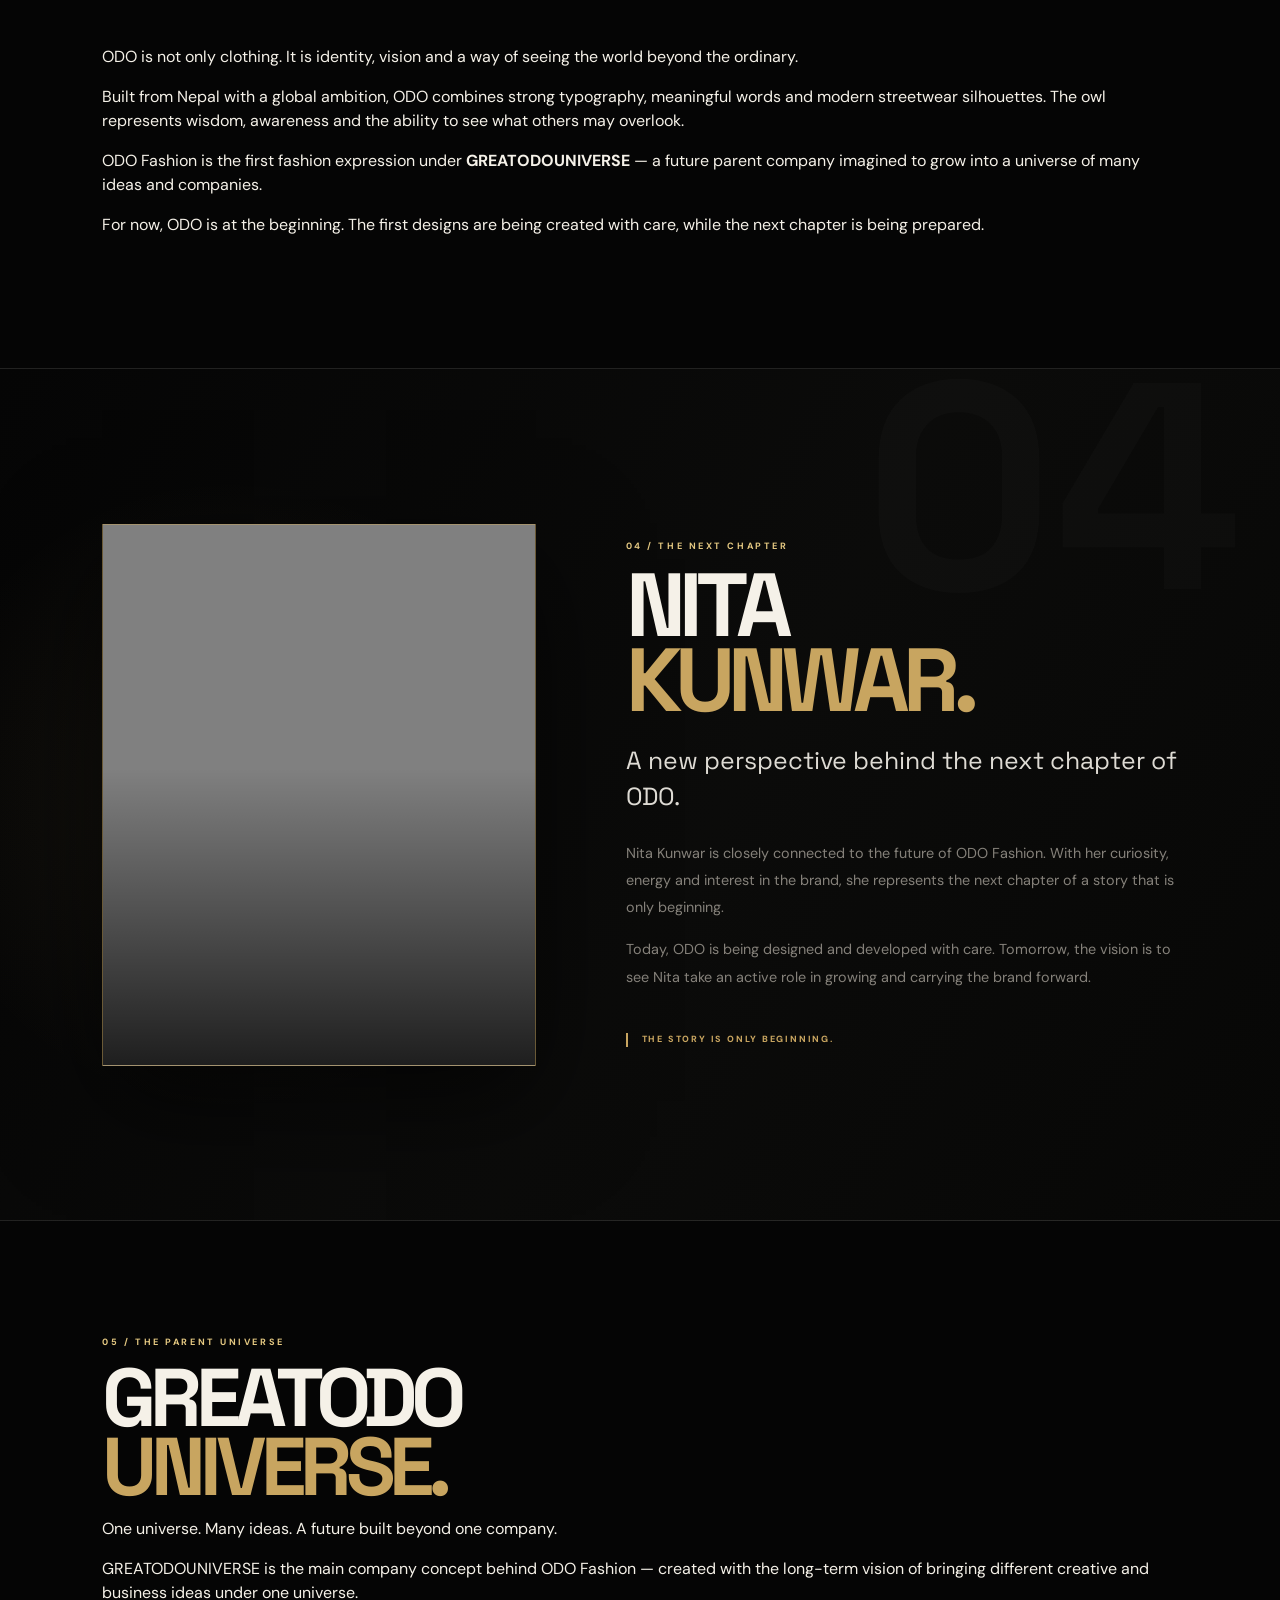
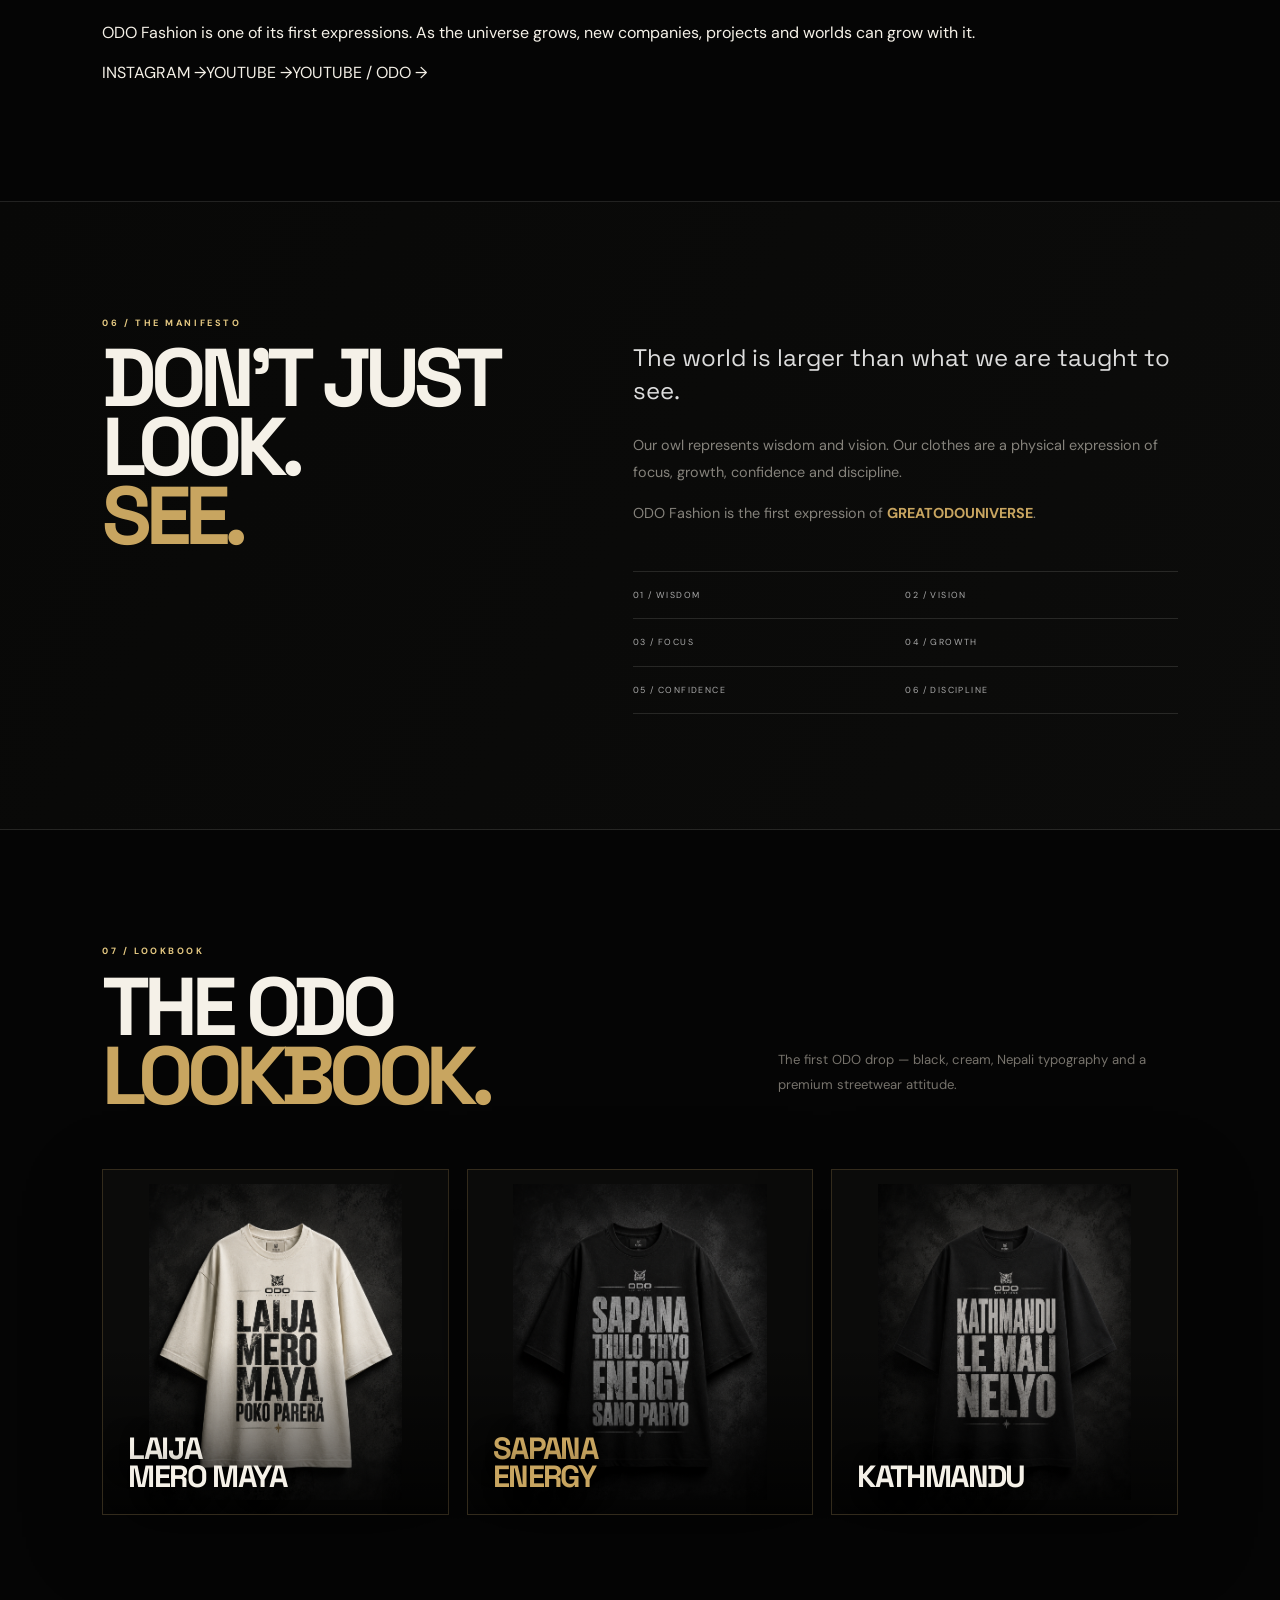
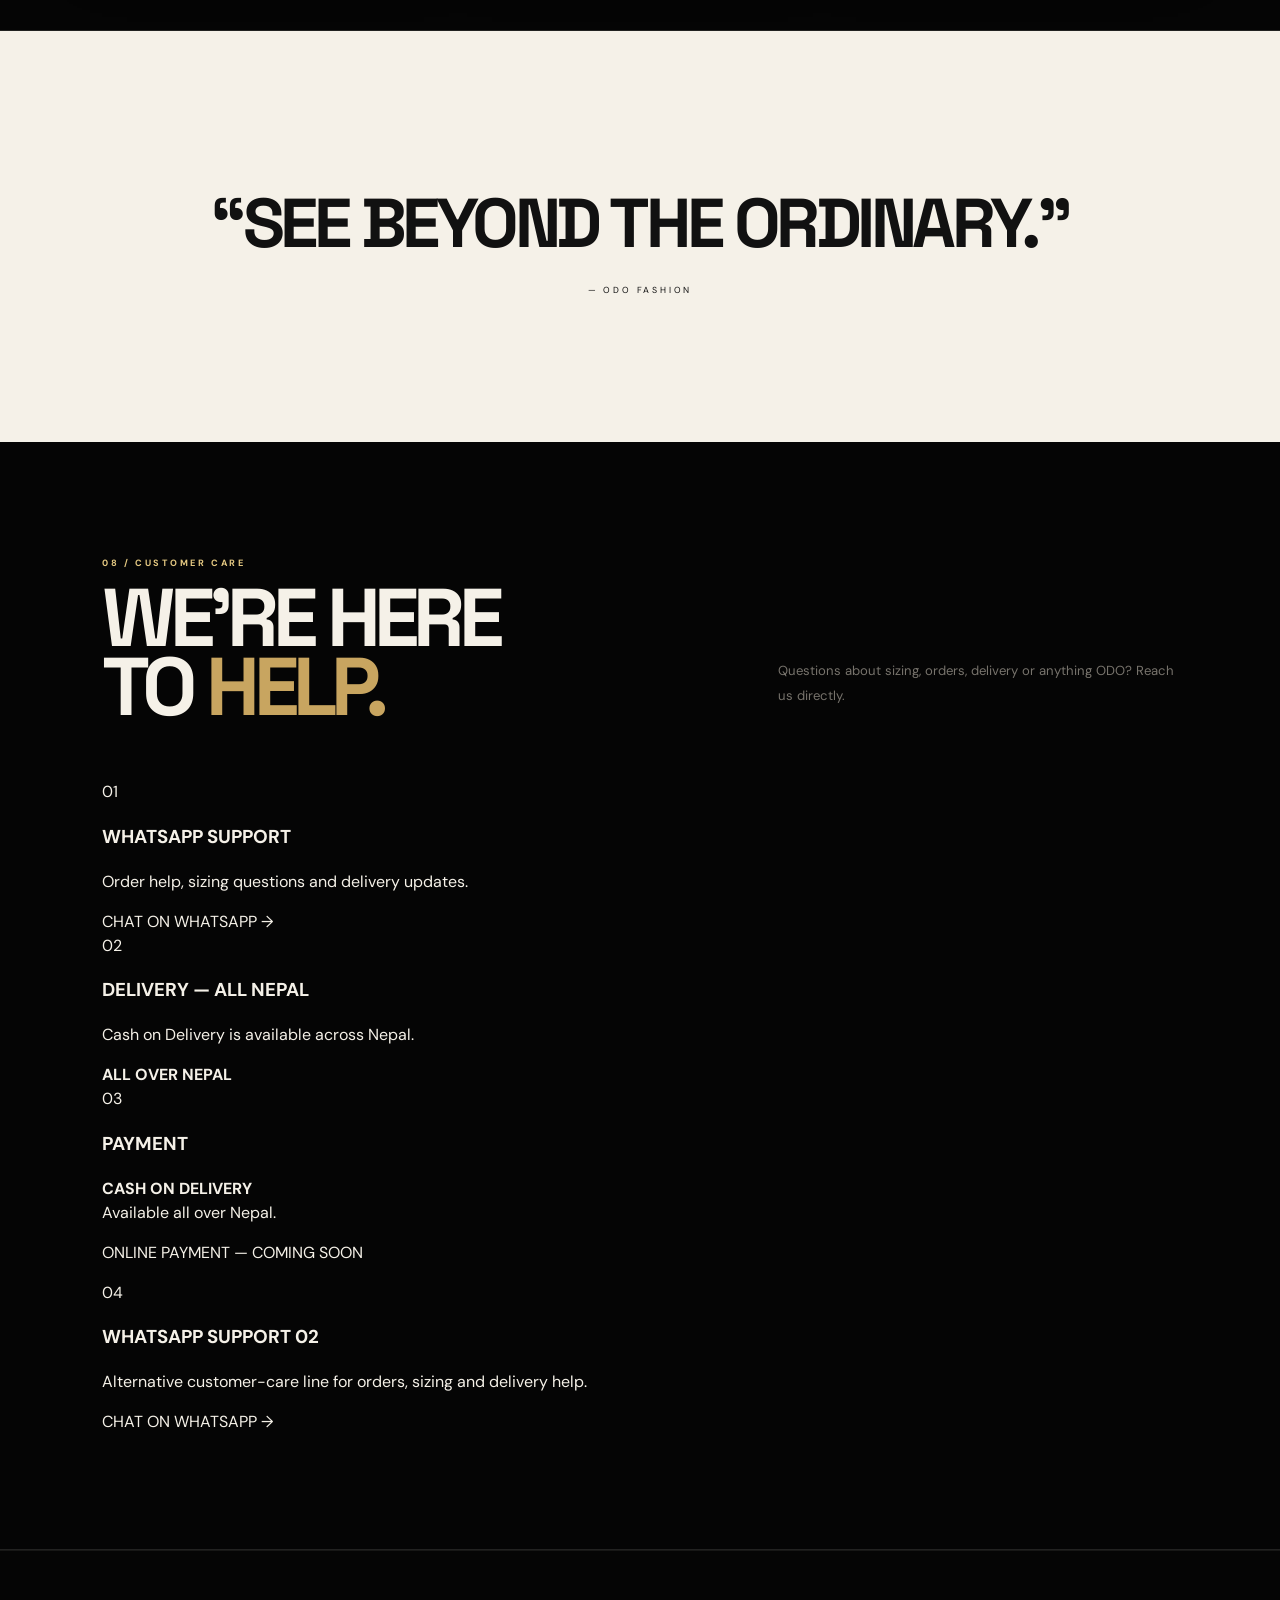
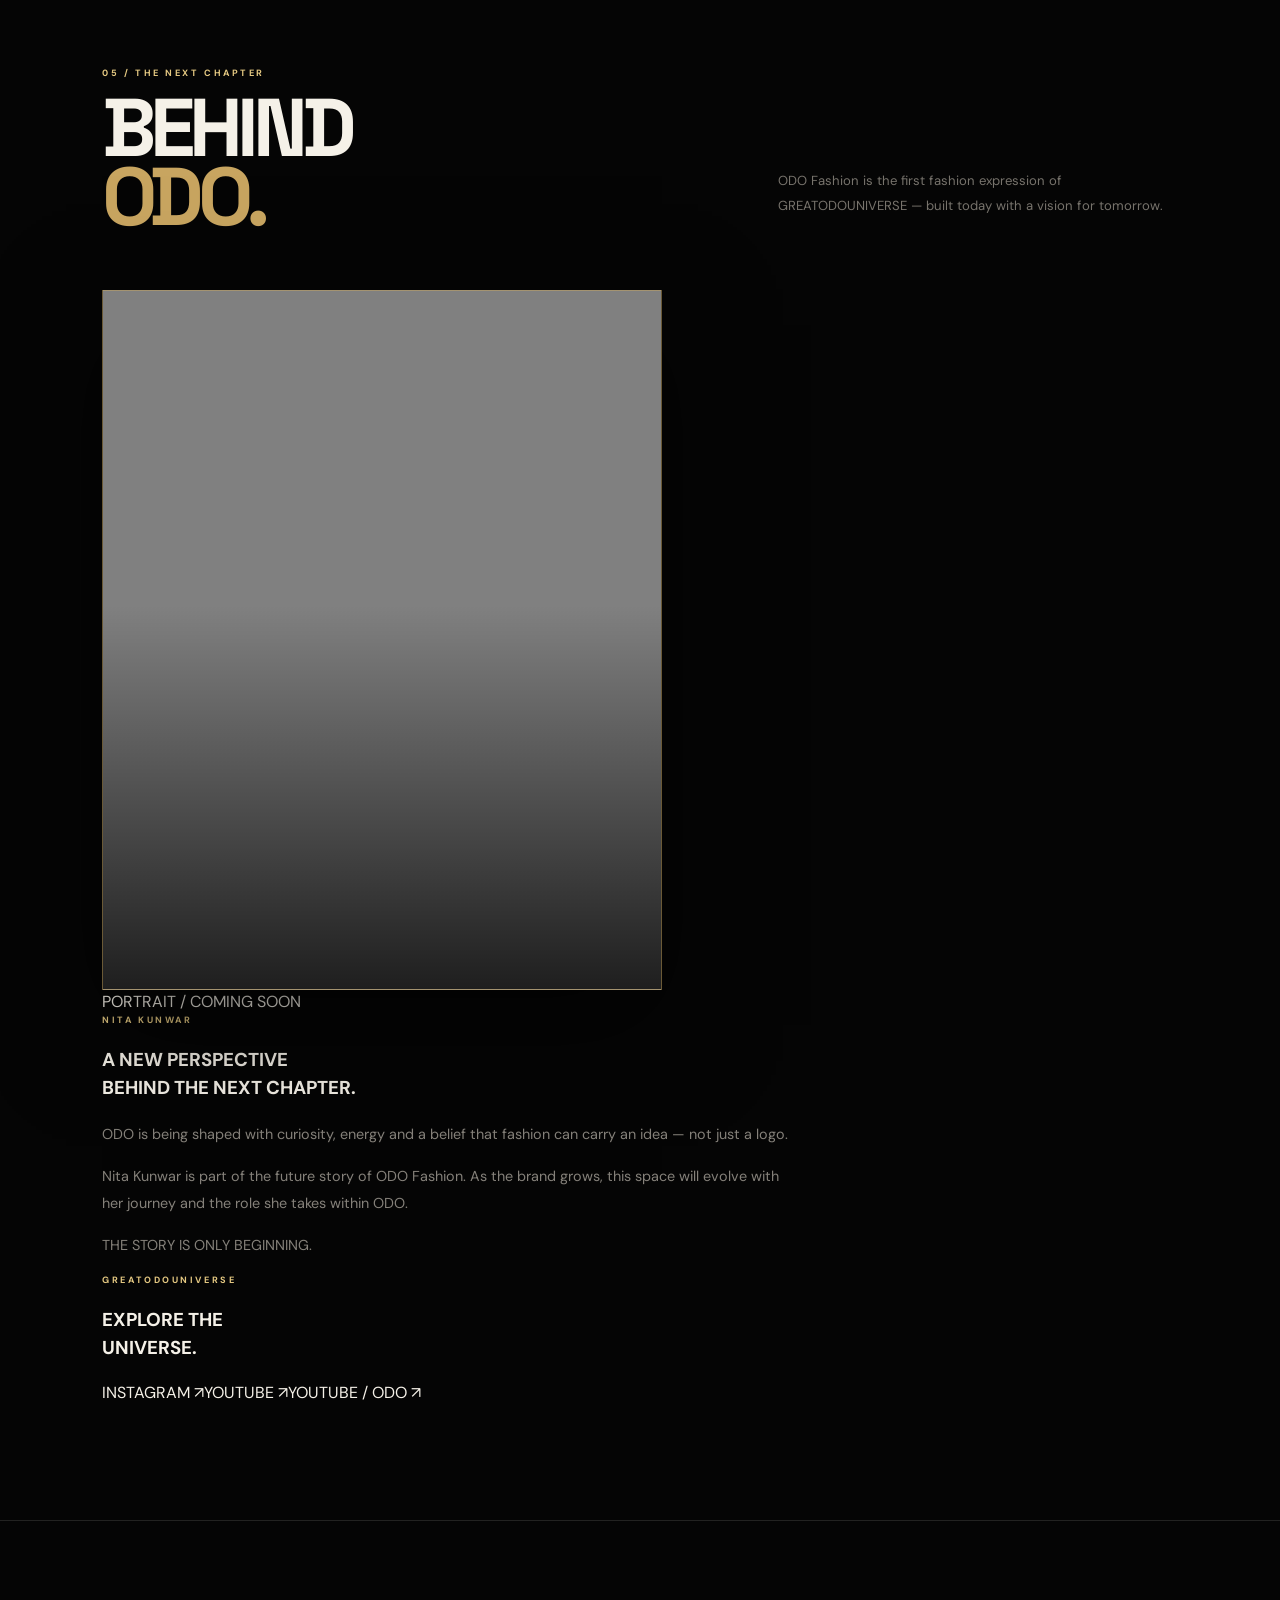
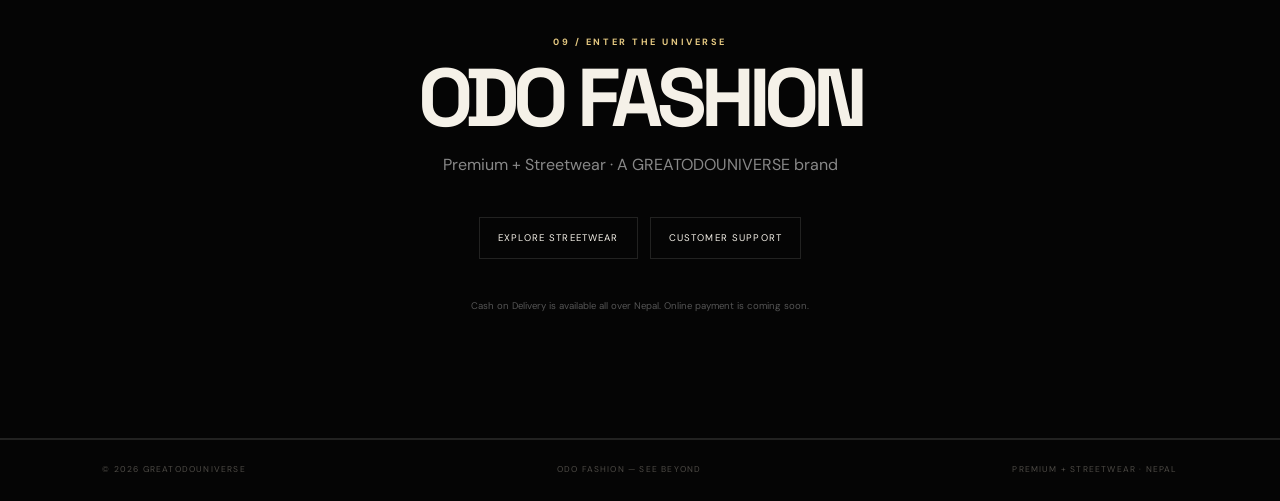
==== commit 0cc1c0e4: "Load Supabase customer account system" ====
--- a/index.html
+++ b/index.html
@@ -1,40 +1 @@
-<!DOCTYPE html>
-<html lang="en">
-<head>
-<meta charset="UTF-8"><meta name="viewport" content="width=device-width,initial-scale=1">
-<meta name="description" content="ODO Fashion — Premium Nepali streetwear by GREATODOUNIVERSE. See Beyond.">
-<meta name="keywords" content="ODO Fashion, ODOFASHION, ODO Fashion Nepal, Nepali streetwear, premium streetwear Nepal, GREATODOUNIVERSE">
-<meta name="author" content="ODO Fashion / GREATODOUNIVERSE"><meta name="robots" content="index, follow">
-<link rel="canonical" href="https://odofashion.github.io/ODO-FASHION/">
-<meta property="og:type" content="website"><meta property="og:title" content="ODO Fashion — Premium Nepali Streetwear"><meta property="og:description" content="ODO Fashion — Premium + Streetwear. A GREATODOUNIVERSE brand. See Beyond."><meta property="og:url" content="https://odofashion.github.io/ODO-FASHION/"><meta property="og:image" content="https://odofashion.github.io/ODO-FASHION/assets/odo-logo.png">
-<meta name="twitter:card" content="summary"><meta name="twitter:title" content="ODO Fashion — Premium Nepali Streetwear"><meta name="twitter:description" content="ODO Fashion — Premium + Streetwear by GREATODOUNIVERSE.">
-<script type="application/ld+json">{"@context":"https://schema.org","@type":"ClothingStore","name":"ODO Fashion","alternateName":"ODOFASHION","description":"Premium Nepali streetwear by GREATODOUNIVERSE.","url":"https://odofashion.github.io/ODO-FASHION/","logo":"https://odofashion.github.io/ODO-FASHION/assets/odo-logo.png","brand":{"@type":"Brand","name":"ODO Fashion"},"parentOrganization":{"@type":"Organization","name":"GREATODOUNIVERSE","sameAs":["https://www.instagram.com/greatodouniverse/","https://www.youtube.com/@GreatODOUniverse"]},"areaServed":"Nepal"}</script>
-<title>ODO Fashion | Premium Nepali Streetwear</title><link rel="stylesheet" href="style.css">
-</head>
-<body>
-<div class="announcement-bar">🚚 &nbsp; CASH ON DELIVERY — ALL OVER NEPAL</div>
-<header class="nav"><a class="brand" href="#home"><img class="site-logo" src="assets/odo-logo.png" alt="ODO Fashion owl logo"> ODO</a><nav><a href="#shop">Shop</a><a href="#about">About</a><a href="#streetwear">Streetwear</a><a href="#manifesto">Manifesto</a><a href="#lookbook">Lookbook</a><a href="#support">Support</a></nav><button class="cart-link" id="cartOpen">Cart <span id="cartCount">0</span></button></header>
-<main>
-<section id="home" class="hero"><div class="hero-copy"><p class="eyebrow">GREATODOUNIVERSE / ODO FASHION</p><h1>SEE<br><span>BEYOND.</span></h1><p class="hero-lead">Premium streetwear for people who see further, think deeper, and refuse to live inside the ordinary.</p><div class="hero-actions"><a class="button" href="#streetwear">Explore Streetwear</a><a class="quiet-link" href="#manifesto">The philosophy →</a></div></div><div class="hero-symbol"><img class="hero-logo" src="assets/odo-logo.png" alt="ODO Fashion owl logo"><div class="tagline">SEE BEYOND</div></div><div class="scroll-note">SCROLL TO DISCOVER ↓</div></section>
-<section id="shop" class="section shop"><div class="section-top"><div><p class="eyebrow">01 / SHOP BY CATEGORY</p><h2>THE ODO<br>UNIVERSE.</h2></div><p class="section-intro">Start with Streetwear — bold Nepali typography, oversized silhouettes and the ODO identity.</p></div><div class="category-strip"><a class="category-card active" href="#streetwear"><span>01</span><strong>STREETWEAR</strong><small>TEES · HOODIES · GRAPHICS</small><b>SHOP NOW →</b></a><div class="category-card"><span>02</span><strong>OUTERWEAR</strong><small>JACKETS · LAYERS</small><b>COMING SOON</b></div><div class="category-card"><span>03</span><strong>ACCESSORIES</strong><small>CAPS · BAGS · MORE</small><b>COMING SOON</b></div></div></section>
-<section id="streetwear" class="section streetwear"><div class="section-top"><div><p class="eyebrow">02 / STREETWEAR — FIRST DROP</p><h2>WEAR THE<br><em>VISION.</em></h2></div><p class="section-intro">Every first-drop piece is NPR 2,500. Choose your size and add it to your cart.</p></div><div class="products streetwear-products">
-<article class="product reveal"><div class="product-art product-photo-wrap"><img class="product-photo" src="ChatGPT%20Image%20May%2022,%202026,%2004_18_54%20PM%20(1).png" alt="ODO Laija Mero Maya T-shirt"></div><div class="product-meta"><div><p class="product-number">001 / STREETWEAR</p><h3>Laija Mero Maya</h3><p class="price">NPR 2,500</p></div><span class="status">FIRST DROP</span></div><p class="product-desc">Cream oversized tee with distressed black Nepali typography.</p><div class="product-controls"><label>Size <select class="size-select"><option>S</option><option>M</option><option>L</option><option>XL</option><option>XXL</option></select></label><button class="add-btn" data-name="Laija Mero Maya T-Shirt">ADD TO CART</button></div></article>
-<article class="product reveal"><div class="product-art product-photo-wrap"><img class="product-photo" src="ChatGPT%20Image%20May%2022,%202026,%2004_18_57%20PM%20(2).png" alt="ODO Sapana Energy T-shirt"></div><div class="product-meta"><div><p class="product-number">002 / STREETWEAR</p><h3>Sapana Energy</h3><p class="price">NPR 2,500</p></div><span class="status">FIRST DROP</span></div><p class="product-desc">Black oversized tee built around ambition, energy and dreams.</p><div class="product-controls"><label>Size <select class="size-select"><option>S</option><option>M</option><option>L</option><option>XL</option><option>XXL</option></select></label><button class="add-btn" data-name="Sapana Energy T-Shirt">ADD TO CART</button></div></article>
-<article class="product reveal"><div class="product-art product-photo-wrap"><img class="product-photo" src="ChatGPT%20Image%20May%2022,%202026,%2004_18_58%20PM%20(3).png" alt="ODO Kathmandu T-shirt"></div><div class="product-meta"><div><p class="product-number">003 / STREETWEAR</p><h3>Kathmandu</h3><p class="price">NPR 2,500</p></div><span class="status">FIRST DROP</span></div><p class="product-desc">A raw Kathmandu statement in heavyweight street typography.</p><div class="product-controls"><label>Size <select class="size-select"><option>S</option><option>M</option><option>L</option><option>XL</option><option>XXL</option></select></label><button class="add-btn" data-name="Kathmandu T-Shirt">ADD TO CART</button></div></article>
-<article class="product reveal"><div class="product-art product-photo-wrap"><img class="product-photo" src="ChatGPT%20Image%20May%2022,%202026,%2004_18_59%20PM%20(5).png" alt="ODO Zero to Hero Hoodie"></div><div class="product-meta"><div><p class="product-number">004 / STREETWEAR</p><h3>Zero to Hero Hoodie</h3><p class="price">NPR 2,500</p></div><span class="status">FIRST DROP</span></div><p class="product-desc">Cream hoodie with a minimal chest mark and bold back message.</p><div class="product-controls"><label>Size <select class="size-select"><option>S</option><option>M</option><option>L</option><option>XL</option><option>XXL</option></select></label><button class="add-btn" data-name="Zero to Hero Hoodie">ADD TO CART</button></div></article>
-<article class="product reveal"><div class="product-art product-photo-wrap"><img class="product-photo" src="ChatGPT%20Image%20May%2022,%202026,%2004_19_00%20PM%20(6).png" alt="ODO Budi Aajhai T-shirt"></div><div class="product-meta"><div><p class="product-number">005 / STREETWEAR</p><h3>Budi Aajhai</h3><p class="price">NPR 2,500</p></div><span class="status">FIRST DROP</span></div><p class="product-desc">Black graphic tee with a raw, playful Nepali statement.</p><div class="product-controls"><label>Size <select class="size-select"><option>S</option><option>M</option><option>L</option><option>XL</option><option>XXL</option></select></label><button class="add-btn" data-name="Budi Aajhai T-Shirt">ADD TO CART</button></div></article>
-</div></section>
-<section id="about" class="section about"><div class="section-top"><div><p class="eyebrow">03 / ABOUT ODO</p><h2>BUILT TO<br><em>SEE BEYOND.</em></h2></div><p class="section-intro">ODO Fashion is a premium + streetwear expression of a larger idea.</p></div><div class="about-grid"><div><p class="large">ODO is not only clothing. It is identity, vision and a way of seeing the world beyond the ordinary.</p><p>Built from Nepal with a global ambition, ODO combines strong typography, meaningful words and modern streetwear silhouettes. The owl represents wisdom, awareness and the ability to see what others may overlook.</p></div><div><p>ODO Fashion is the first fashion expression under <strong>GREATODOUNIVERSE</strong> — a future parent company imagined to grow into a universe of many ideas and companies.</p><p>For now, ODO is at the beginning. The first designs are being created with care, while the next chapter is being prepared.</p></div></div></section>
-<section id="nita" class="section nita"><div class="nita-visual"><div class="nita-placeholder">NK</div></div><div class="nita-copy"><p class="eyebrow">04 / THE NEXT CHAPTER</p><h2>NITA<br><em>KUNWAR.</em></h2><p class="large">A new perspective behind the next chapter of ODO.</p><p>Nita Kunwar is closely connected to the future of ODO Fashion. With her curiosity, energy and interest in the brand, she represents the next chapter of a story that is only beginning.</p><p>Today, ODO is being designed and developed with care. Tomorrow, the vision is to see Nita take an active role in growing and carrying the brand forward.</p><span class="nita-note">THE STORY IS ONLY BEGINNING.</span></div></section>
-<section id="greatodouniverse" class="section universe"><div class="universe-copy"><p class="eyebrow">05 / THE PARENT UNIVERSE</p><h2>GREATODO<br><em>UNIVERSE.</em></h2><p class="large">One universe. Many ideas. A future built beyond one company.</p><p>GREATODOUNIVERSE is the main company concept behind ODO Fashion — created with the long-term vision of bringing different creative and business ideas under one universe.</p><p>ODO Fashion is one of its first expressions. As the universe grows, new companies, projects and worlds can grow with it.</p><div class="universe-links"><a href="https://www.instagram.com/greatodouniverse/" target="_blank" rel="noopener">INSTAGRAM →</a><a href="https://www.youtube.com/@GreatODOUniverse" target="_blank" rel="noopener">YOUTUBE →</a><a href="https://www.youtube.com/@omsondeoson" target="_blank" rel="noopener">YOUTUBE / ODO →</a></div></div></section>
-<section id="manifesto" class="manifesto section"><div class="manifesto-title"><p class="eyebrow">06 / THE MANIFESTO</p><h2>DON'T JUST<br>LOOK.<br><em>SEE.</em></h2></div><div class="manifesto-copy"><p class="large">The world is larger than what we are taught to see.</p><p>Our owl represents wisdom and vision. Our clothes are a physical expression of focus, growth, confidence and discipline.</p><p>ODO Fashion is the first expression of <strong>GREATODOUNIVERSE</strong>.</p><div class="values"><span>01 / WISDOM</span><span>02 / VISION</span><span>03 / FOCUS</span><span>04 / GROWTH</span><span>05 / CONFIDENCE</span><span>06 / DISCIPLINE</span></div></div></section>
-<section id="lookbook" class="section lookbook"><div class="section-top"><div><p class="eyebrow">07 / LOOKBOOK</p><h2>THE ODO<br><em>LOOKBOOK.</em></h2></div><p class="section-intro">The first ODO drop — black, cream, Nepali typography and a premium streetwear attitude.</p></div><div class="look-grid"><div class="look-card look-one"><img src="ChatGPT%20Image%20May%2022,%202026,%2004_18_54%20PM%20(1).png" alt="Laija Mero Maya" loading="lazy"><span>LAIJA<br>MERO MAYA</span></div><div class="look-card look-two"><img src="ChatGPT%20Image%20May%2022,%202026,%2004_18_57%20PM%20(2).png" alt="Sapana Energy" loading="lazy"><span>SAPANA<br>ENERGY</span></div><div class="look-card look-three"><img src="ChatGPT%20Image%20May%2022,%202026,%2004_18_58%20PM%20(3).png" alt="Kathmandu" loading="lazy"><span>KATHMANDU</span></div></div></section>
-<section class="statement"><p>“SEE BEYOND THE ORDINARY.”</p><span>— ODO FASHION</span></section>
-<section id="support" class="section support"><div class="section-top"><div><p class="eyebrow">08 / CUSTOMER CARE</p><h2>WE'RE HERE<br>TO <em>HELP.</em></h2></div><p class="section-intro">Questions about sizing, orders, delivery or anything ODO? Reach us directly.</p></div><div class="support-grid"><div class="support-card"><span class="support-icon">01</span><h3>WHATSAPP SUPPORT</h3><p>Order help, sizing questions and delivery updates.</p><a class="support-button" href="https://wa.me/9779845319200?text=Hi%20ODO%20Fashion!%20I%20need%20customer%20support." target="_blank" rel="noopener">CHAT ON WHATSAPP →</a></div><div class="support-card"><span class="support-icon">02</span><h3>DELIVERY — ALL NEPAL</h3><p>Cash on Delivery is available across Nepal.</p><strong>ALL OVER NEPAL</strong></div><div class="support-card"><span class="support-icon">03</span><h3>PAYMENT</h3><p><strong>CASH ON DELIVERY</strong><br>Available all over Nepal.</p><p class="coming">ONLINE PAYMENT — COMING SOON</p></div></div></section>
-<section id="contact" class="contact section"><p class="eyebrow">09 / ENTER THE UNIVERSE</p><h2>ODO FASHION</h2><p>Premium + Streetwear · A GREATODOUNIVERSE brand</p><div class="contact-links"><a href="#streetwear">Explore Streetwear</a><a href="#support">Customer Support</a></div><p class="small-note">Cash on Delivery is available all over Nepal. Online payment is coming soon.</p></section>
-</main>
-<aside class="cart-panel" id="cartPanel" aria-hidden="true"><div class="cart-head"><div><p class="eyebrow">YOUR ORDER</p><h2>CART</h2></div><button id="cartClose" class="close-btn">×</button></div><div id="cartItems" class="cart-items"><p class="empty-cart">Your cart is empty.</p></div><div class="cart-footer"><div class="total-row"><span>TOTAL</span><strong id="cartTotal">NPR 0</strong></div><button id="whatsappOrder" class="checkout-btn">ORDER ON WHATSAPP</button><p class="cart-note">All first-drop pieces are NPR 2,500. Cash on Delivery all over Nepal.</p></div></aside><div class="cart-overlay" id="cartOverlay"></div>
-<div class="checkout-modal" id="checkoutModal" aria-hidden="true"><div class="checkout-card"><button class="close-btn" id="checkoutClose" type="button">×</button><p class="eyebrow">FINAL STEP</p><h2>DELIVERY<br>DETAILS.</h2><p class="checkout-intro">Enter your details and we’ll prepare your WhatsApp order.</p><form id="checkoutForm"><label>Full name<input id="customerName" name="name" type="text" required placeholder="Your full name"></label><label>Phone number<input id="customerPhone" name="phone" type="tel" required placeholder="98XXXXXXXX"></label><label>Delivery address<textarea id="customerAddress" name="address" required placeholder="Tole, street, city..."></textarea></label><label>Delivery location<select id="customerLocation" name="location" required><option value="">Select location</option><option>Kathmandu Valley</option><option>Pokhara</option><option>Other Nepal</option></select></label><button class="checkout-submit" type="submit">CONTINUE TO WHATSAPP →</button></form><p class="cart-note">Cash on Delivery is available all over Nepal. Online payment is coming soon.</p></div></div>
-<footer><span>© 2026 GREATODOUNIVERSE</span><span>ODO FASHION — SEE BEYOND</span><span>PREMIUM + STREETWEAR · NEPAL</span></footer>
-<script src="script.js"></script>
-</body></html>+<!DOCTYPE html><html lang="en"><head><meta charset="UTF-8"><meta name="viewport" content="width=device-width,initial-scale=1"><meta name="description" content="ODO Fashion — Premium Nepali streetwear by GREATODOUNIVERSE. See Beyond."><meta name="keywords" content="ODO Fashion, ODOFASHION, ODO Fashion Nepal, Nepali streetwear, premium streetwear Nepal, GREATODOUNIVERSE"><meta name="author" content="ODO Fashion / GREATODOUNIVERSE"><meta name="robots" content="index, follow"><link rel="canonical" href="https://odofashion.github.io/ODO-FASHION/"><meta property="og:type" content="website"><meta property="og:title" content="ODO Fashion — Premium Nepali Streetwear"><meta property="og:description" content="ODO Fashion — Premium + Streetwear. A GREATODOUNIVERSE brand. See Beyond."><meta property="og:url" content="https://odofashion.github.io/ODO-FASHION/"><meta property="og:image" content="https://odofashion.github.io/ODO-FASHION/assets/odo-logo.png"><meta name="twitter:card" content="summary"><meta name="twitter:title" content="ODO Fashion — Premium Nepali Streetwear"><meta name="twitter:description" content="ODO Fashion — Premium + Streetwear by GREATODOUNIVERSE."><script type="application/ld+json">{"@context":"https://schema.org","@type":"ClothingStore","name":"ODO Fashion","alternateName":"ODOFASHION","description":"Premium Nepali streetwear by GREATODOUNIVERSE.","url":"https://odofashion.github.io/ODO-FASHION/","logo":"https://odofashion.github.io/ODO-FASHION/assets/odo-logo.png","brand":{"@type":"Brand","name":"ODO Fashion"},"parentOrganization":{"@type":"Organization","name":"GREATODOUNIVERSE","sameAs":["https://www.instagram.com/greatodouniverse/","https://www.youtube.com/@GreatODOUniverse"]},"areaServed":"Nepal"}</script><title>ODO Fashion | Premium Nepali Streetwear</title><link rel="stylesheet" href="style.css"></head><body><div class="announcement-bar">🚚 &nbsp; CASH ON DELIVERY — ALL OVER NEPAL</div><header class="nav"><a class="brand" href="#home"><img class="site-logo" src="assets/odo-logo.png" alt="ODO Fashion owl logo"> ODO</a><nav><a href="#shop">Shop</a><a href="#about">About</a><a href="#streetwear">Streetwear</a><a href="#manifesto">Manifesto</a><a href="#lookbook">Lookbook</a><a href="#support">Support</a></nav><button class="cart-link" id="cartOpen">Cart <span id="cartCount">0</span></button></header><main><section id="home" class="hero"><div class="hero-copy"><p class="eyebrow">GREATODOUNIVERSE / ODO FASHION</p><h1>SEE<br><span>BEYOND.</span></h1><p class="hero-lead">Premium streetwear for people who see further, think deeper, and refuse to live inside the ordinary.</p><div class="hero-actions"><a class="button" href="#streetwear">Explore Streetwear</a><a class="quiet-link" href="#manifesto">The philosophy →</a></div></div><div class="hero-symbol"><img class="hero-logo" src="assets/odo-logo.png" alt="ODO Fashion owl logo"><div class="tagline">SEE BEYOND</div></div><div class="scroll-note">SCROLL TO DISCOVER ↓</div></section><section id="shop" class="section shop"><div class="section-top"><div><p class="eyebrow">01 / SHOP BY CATEGORY</p><h2>THE ODO<br>UNIVERSE.</h2></div><p class="section-intro">Start with Streetwear — bold Nepali typography, oversized silhouettes and the ODO identity.</p></div><div class="category-strip"><a class="category-card active" href="#streetwear"><span>01</span><strong>STREETWEAR</strong><small>TEES · HOODIES · GRAPHICS</small><b>SHOP NOW →</b></a><div class="category-card"><span>02</span><strong>OUTERWEAR</strong><small>JACKETS · LAYERS</small><b>COMING SOON</b></div><div class="category-card"><span>03</span><strong>ACCESSORIES</strong><small>CAPS · BAGS · MORE</small><b>COMING SOON</b></div></div></section><section id="streetwear" class="section streetwear"><div class="section-top"><div><p class="eyebrow">02 / STREETWEAR — FIRST DROP</p><h2>WEAR THE<br><em>VISION.</em></h2></div><p class="section-intro">Every first-drop piece is NPR 2,500. Choose your size and add it to your cart.</p></div><div class="products streetwear-products"><article class="product reveal"><div class="product-art product-photo-wrap"><img class="product-photo" src="ChatGPT%20Image%20May%2022,%202026,%2004_18_54%20PM%20(1).png" alt="ODO Laija Mero Maya T-shirt"></div><div class="product-meta"><div><p class="product-number">001 / STREETWEAR</p><h3>Laija Mero Maya</h3><p class="price">NPR 2,500</p></div><span class="status">FIRST DROP</span></div><p class="product-desc">Cream oversized tee with distressed black Nepali typography.</p><div class="product-controls"><label>Size <select class="size-select"><option>S</option><option>M</option><option>L</option><option>XL</option><option>XXL</option></select></label><button class="add-btn" data-name="Laija Mero Maya T-Shirt">ADD TO CART</button></div></article><article class="product reveal"><div class="product-art product-photo-wrap"><img class="product-photo" src="ChatGPT%20Image%20May%2022,%202026,%2004_18_57%20PM%20(2).png" alt="ODO Sapana Energy T-shirt"></div><div class="product-meta"><div><p class="product-number">002 / STREETWEAR</p><h3>Sapana Energy</h3><p class="price">NPR 2,500</p></div><span class="status">FIRST DROP</span></div><p class="product-desc">Black oversized tee built around ambition, energy and dreams.</p><div class="product-controls"><label>Size <select class="size-select"><option>S</option><option>M</option><option>L</option><option>XL</option><option>XXL</option></select></label><button class="add-btn" data-name="Sapana Energy T-Shirt">ADD TO CART</button></div></article><article class="product reveal"><div class="product-art product-photo-wrap"><img class="product-photo" src="ChatGPT%20Image%20May%2022,%202026,%2004_18_58%20PM%20(3).png" alt="ODO Kathmandu T-shirt"></div><div class="product-meta"><div><p class="product-number">003 / STREETWEAR</p><h3>Kathmandu</h3><p class="price">NPR 2,500</p></div><span class="status">FIRST DROP</span></div><p class="product-desc">A raw Kathmandu statement in heavyweight street typography.</p><div class="product-controls"><label>Size <select class="size-select"><option>S</option><option>M</option><option>L</option><option>XL</option><option>XXL</option></select></label><button class="add-btn" data-name="Kathmandu T-Shirt">ADD TO CART</button></div></article><article class="product reveal"><div class="product-art product-photo-wrap"><img class="product-photo" src="ChatGPT%20Image%20May%2022,%202026,%2004_18_59%20PM%20(5).png" alt="ODO Zero to Hero Hoodie"></div><div class="product-meta"><div><p class="product-number">004 / STREETWEAR</p><h3>Zero to Hero Hoodie</h3><p class="price">NPR 2,500</p></div><span class="status">FIRST DROP</span></div><p class="product-desc">Cream hoodie with a minimal chest mark and bold back message.</p><div class="product-controls"><label>Size <select class="size-select"><option>S</option><option>M</option><option>L</option><option>XL</option><option>XXL</option></select></label><button class="add-btn" data-name="Zero to Hero Hoodie">ADD TO CART</button></div></article><article class="product reveal"><div class="product-art product-photo-wrap"><img class="product-photo" src="ChatGPT%20Image%20May%2022,%202026,%2004_19_00%20PM%20(6).png" alt="ODO Budi Aajhai T-shirt"></div><div class="product-meta"><div><p class="product-number">005 / STREETWEAR</p><h3>Budi Aajhai</h3><p class="price">NPR 2,500</p></div><span class="status">FIRST DROP</span></div><p class="product-desc">Black graphic tee with a raw, playful Nepali statement.</p><div class="product-controls"><label>Size <select class="size-select"><option>S</option><option>M</option><option>L</option><option>XL</option><option>XXL</option></select></label><button class="add-btn" data-name="Budi Aajhai T-Shirt">ADD TO CART</button></div></article></div></section><section id="about" class="section about"><div class="section-top"><div><p class="eyebrow">03 / ABOUT ODO</p><h2>BUILT TO<br><em>SEE BEYOND.</em></h2></div><p class="section-intro">ODO Fashion is a premium + streetwear expression of a larger idea.</p></div><div class="about-grid"><div><p class="large">ODO is not only clothing. It is identity, vision and a way of seeing the world beyond the ordinary.</p><p>Built from Nepal with a global ambition, ODO combines strong typography, meaningful words and modern streetwear silhouettes. The owl represents wisdom, awareness and the ability to see what others may overlook.</p></div><div><p>ODO Fashion is the first fashion expression under <strong>GREATODOUNIVERSE</strong> — a future parent company imagined to grow into a universe of many ideas and companies.</p><p>For now, ODO is at the beginning. The first designs are being created with care, while the next chapter is being prepared.</p></div></div></section><section id="nita" class="section nita"><div class="nita-visual"><div class="nita-placeholder">NK</div></div><div class="nita-copy"><p class="eyebrow">04 / THE NEXT CHAPTER</p><h2>NITA<br><em>KUNWAR.</em></h2><p class="large">A new perspective behind the next chapter of ODO.</p><p>Nita Kunwar is closely connected to the future of ODO Fashion. With her curiosity, energy and interest in the brand, she represents the next chapter of a story that is only beginning.</p><p>Today, ODO is being designed and developed with care. Tomorrow, the vision is to see Nita take an active role in growing and carrying the brand forward.</p><span class="nita-note">THE STORY IS ONLY BEGINNING.</span></div></section><section id="greatodouniverse" class="section universe"><div class="universe-copy"><p class="eyebrow">05 / THE PARENT UNIVERSE</p><h2>GREATODO<br><em>UNIVERSE.</em></h2><p class="large">One universe. Many ideas. A future built beyond one company.</p><p>GREATODOUNIVERSE is the main company concept behind ODO Fashion — created with the long-term vision of bringing different creative and business ideas under one universe.</p><p>ODO Fashion is one of its first expressions. As the universe grows, new companies, projects and worlds can grow with it.</p><div class="universe-links"><a href="https://www.instagram.com/greatodouniverse/" target="_blank" rel="noopener">INSTAGRAM →</a><a href="https://www.youtube.com/@GreatODOUniverse" target="_blank" rel="noopener">YOUTUBE →</a><a href="https://www.youtube.com/@omsondeoson" target="_blank" rel="noopener">YOUTUBE / ODO →</a></div></div></section><section id="manifesto" class="manifesto section"><div class="manifesto-title"><p class="eyebrow">06 / THE MANIFESTO</p><h2>DON'T JUST<br>LOOK.<br><em>SEE.</em></h2></div><div class="manifesto-copy"><p class="large">The world is larger than what we are taught to see.</p><p>Our owl represents wisdom and vision. Our clothes are a physical expression of focus, growth, confidence and discipline.</p><p>ODO Fashion is the first expression of <strong>GREATODOUNIVERSE</strong>.</p><div class="values"><span>01 / WISDOM</span><span>02 / VISION</span><span>03 / FOCUS</span><span>04 / GROWTH</span><span>05 / CONFIDENCE</span><span>06 / DISCIPLINE</span></div></div></section><section id="lookbook" class="section lookbook"><div class="section-top"><div><p class="eyebrow">07 / LOOKBOOK</p><h2>THE ODO<br><em>LOOKBOOK.</em></h2></div><p class="section-intro">The first ODO drop — black, cream, Nepali typography and a premium streetwear attitude.</p></div><div class="look-grid"><div class="look-card look-one"><img src="ChatGPT%20Image%20May%2022,%202026,%2004_18_54%20PM%20(1).png" alt="Laija Mero Maya" loading="lazy"><span>LAIJA<br>MERO MAYA</span></div><div class="look-card look-two"><img src="ChatGPT%20Image%20May%2022,%202026,%2004_18_57%20PM%20(2).png" alt="Sapana Energy" loading="lazy"><span>SAPANA<br>ENERGY</span></div><div class="look-card look-three"><img src="ChatGPT%20Image%20May%2022,%202026,%2004_18_58%20PM%20(3).png" alt="Kathmandu" loading="lazy"><span>KATHMANDU</span></div></div></section><section class="statement"><p>“SEE BEYOND THE ORDINARY.”</p><span>— ODO FASHION</span></section><section id="support" class="section support"><div class="section-top"><div><p class="eyebrow">08 / CUSTOMER CARE</p><h2>WE'RE HERE<br>TO <em>HELP.</em></h2></div><p class="section-intro">Questions about sizing, orders, delivery or anything ODO? Reach us directly.</p></div><div class="support-grid"><div class="support-card"><span class="support-icon">01</span><h3>WHATSAPP SUPPORT</h3><p>Order help, sizing questions and delivery updates.</p><a class="support-button" href="https://wa.me/9779845319200?text=Hi%20ODO%20Fashion!%20I%20need%20customer%20support." target="_blank" rel="noopener">CHAT ON WHATSAPP →</a></div><div class="support-card"><span class="support-icon">02</span><h3>DELIVERY — ALL NEPAL</h3><p>Cash on Delivery is available across Nepal.</p><strong>ALL OVER NEPAL</strong></div><div class="support-card"><span class="support-icon">03</span><h3>PAYMENT</h3><p><strong>CASH ON DELIVERY</strong><br>Available all over Nepal.</p><p class="coming">ONLINE PAYMENT — COMING SOON</p></div></div></section><section id="contact" class="contact section"><p class="eyebrow">09 / ENTER THE UNIVERSE</p><h2>ODO FASHION</h2><p>Premium + Streetwear · A GREATODOUNIVERSE brand</p><div class="contact-links"><a href="#streetwear">Explore Streetwear</a><a href="#support">Customer Support</a></div><p class="small-note">Cash on Delivery is available all over Nepal. Online payment is coming soon.</p></section></main><aside class="cart-panel" id="cartPanel" aria-hidden="true"><div class="cart-head"><div><p class="eyebrow">YOUR ORDER</p><h2>CART</h2></div><button id="cartClose" class="close-btn">×</button></div><div id="cartItems" class="cart-items"><p class="empty-cart">Your cart is empty.</p></div><div class="cart-footer"><div class="total-row"><span>TOTAL</span><strong id="cartTotal">NPR 0</strong></div><button id="whatsappOrder" class="checkout-btn">ORDER ON WHATSAPP</button><p class="cart-note">All first-drop pieces are NPR 2,500. Cash on Delivery all over Nepal.</p></div></aside><div class="cart-overlay" id="cartOverlay"></div><div class="checkout-modal" id="checkoutModal" aria-hidden="true"><div class="checkout-card"><button class="close-btn" id="checkoutClose" type="button">×</button><p class="eyebrow">FINAL STEP</p><h2>DELIVERY<br>DETAILS.</h2><p class="checkout-intro">Enter your details and we’ll prepare your WhatsApp order.</p><form id="checkoutForm"><label>Full name<input id="customerName" name="name" type="text" required placeholder="Your full name"></label><label>Phone number<input id="customerPhone" name="phone" type="tel" required placeholder="98XXXXXXXX"></label><label>Delivery address<textarea id="customerAddress" name="address" required placeholder="Tole, street, city..."></textarea></label><label>Delivery location<select id="customerLocation" name="location" required><option value="">Select location</option><option>Kathmandu Valley</option><option>Pokhara</option><option>Other Nepal</option></select></label><button class="checkout-submit" type="submit">CONTINUE TO WHATSAPP →</button></form><p class="cart-note">Cash on Delivery is available all over Nepal. Online payment is coming soon.</p></div></div><footer><span>© 2026 GREATODOUNIVERSE</span><span>ODO FASHION — SEE BEYOND</span><span>PREMIUM + STREETWEAR · NEPAL</span></footer><script src="script.js"></script><script type="module" src="auth.js"></script></body></html>
